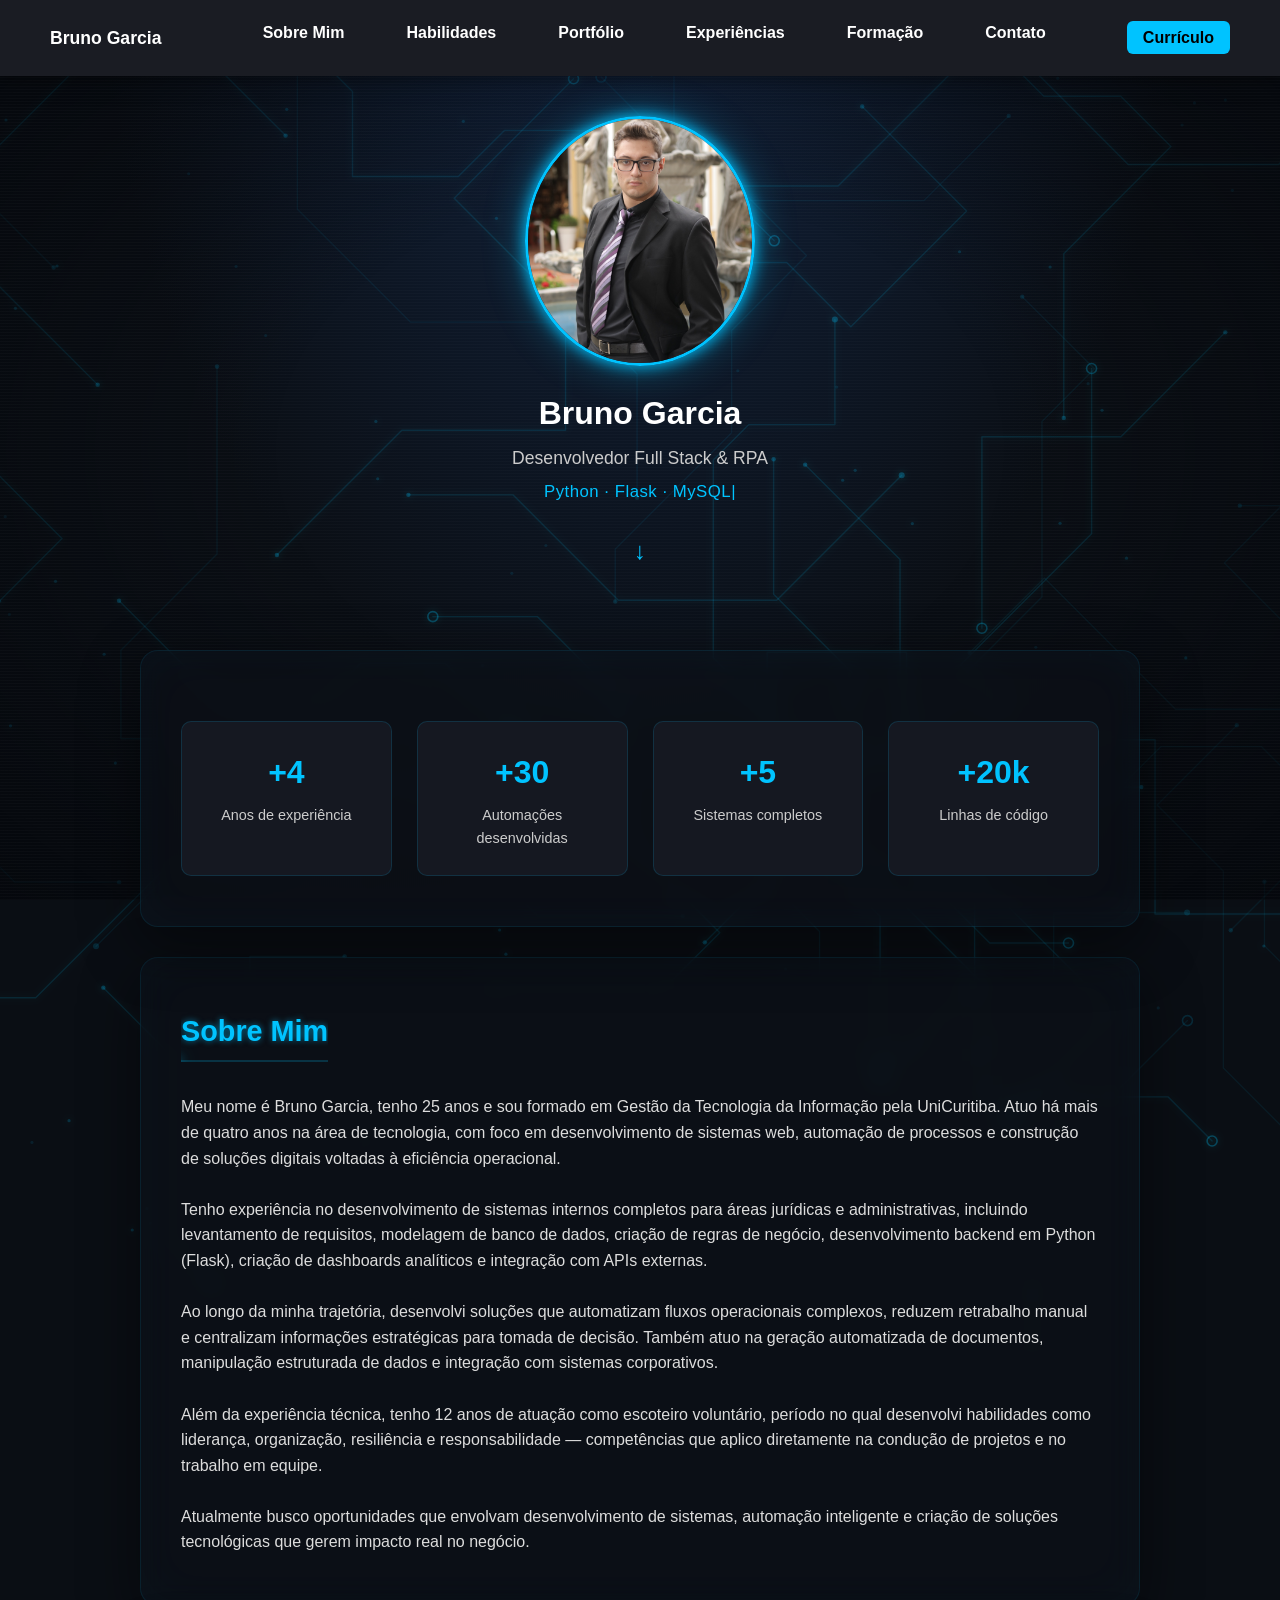
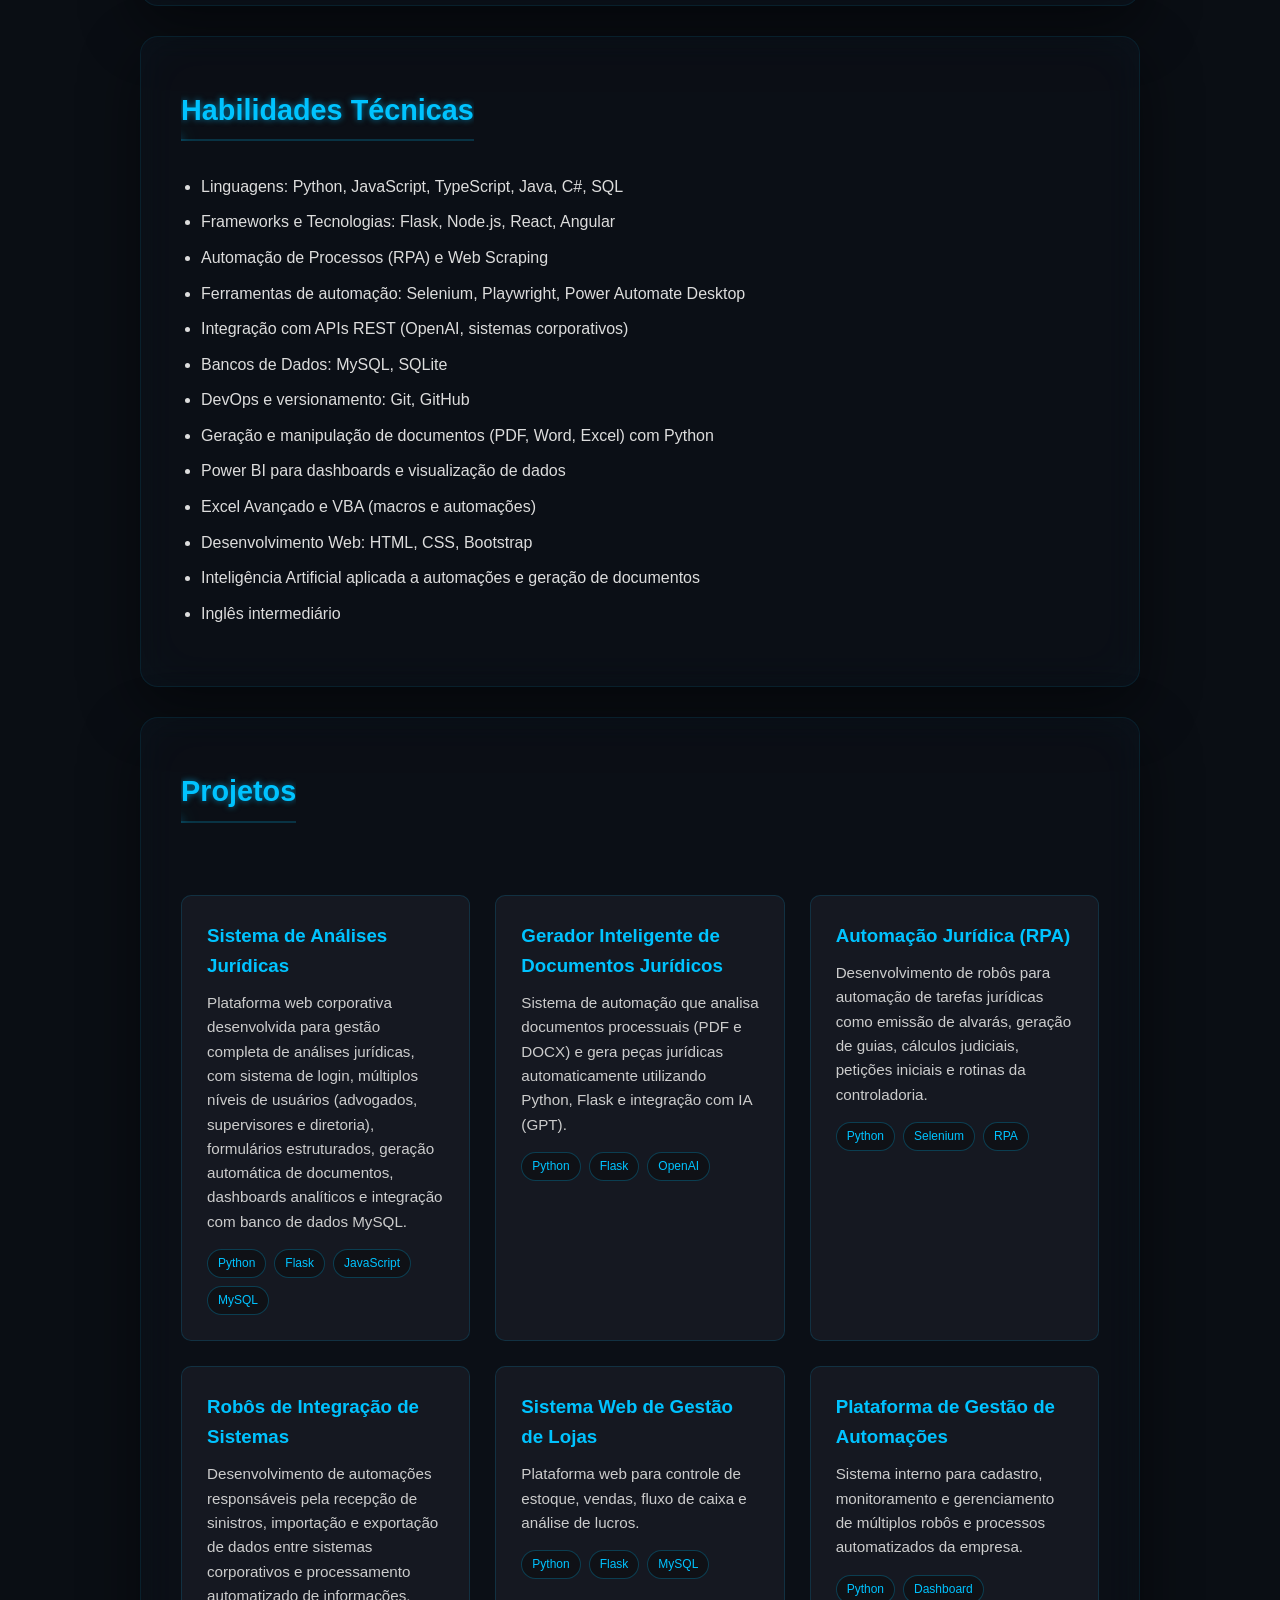
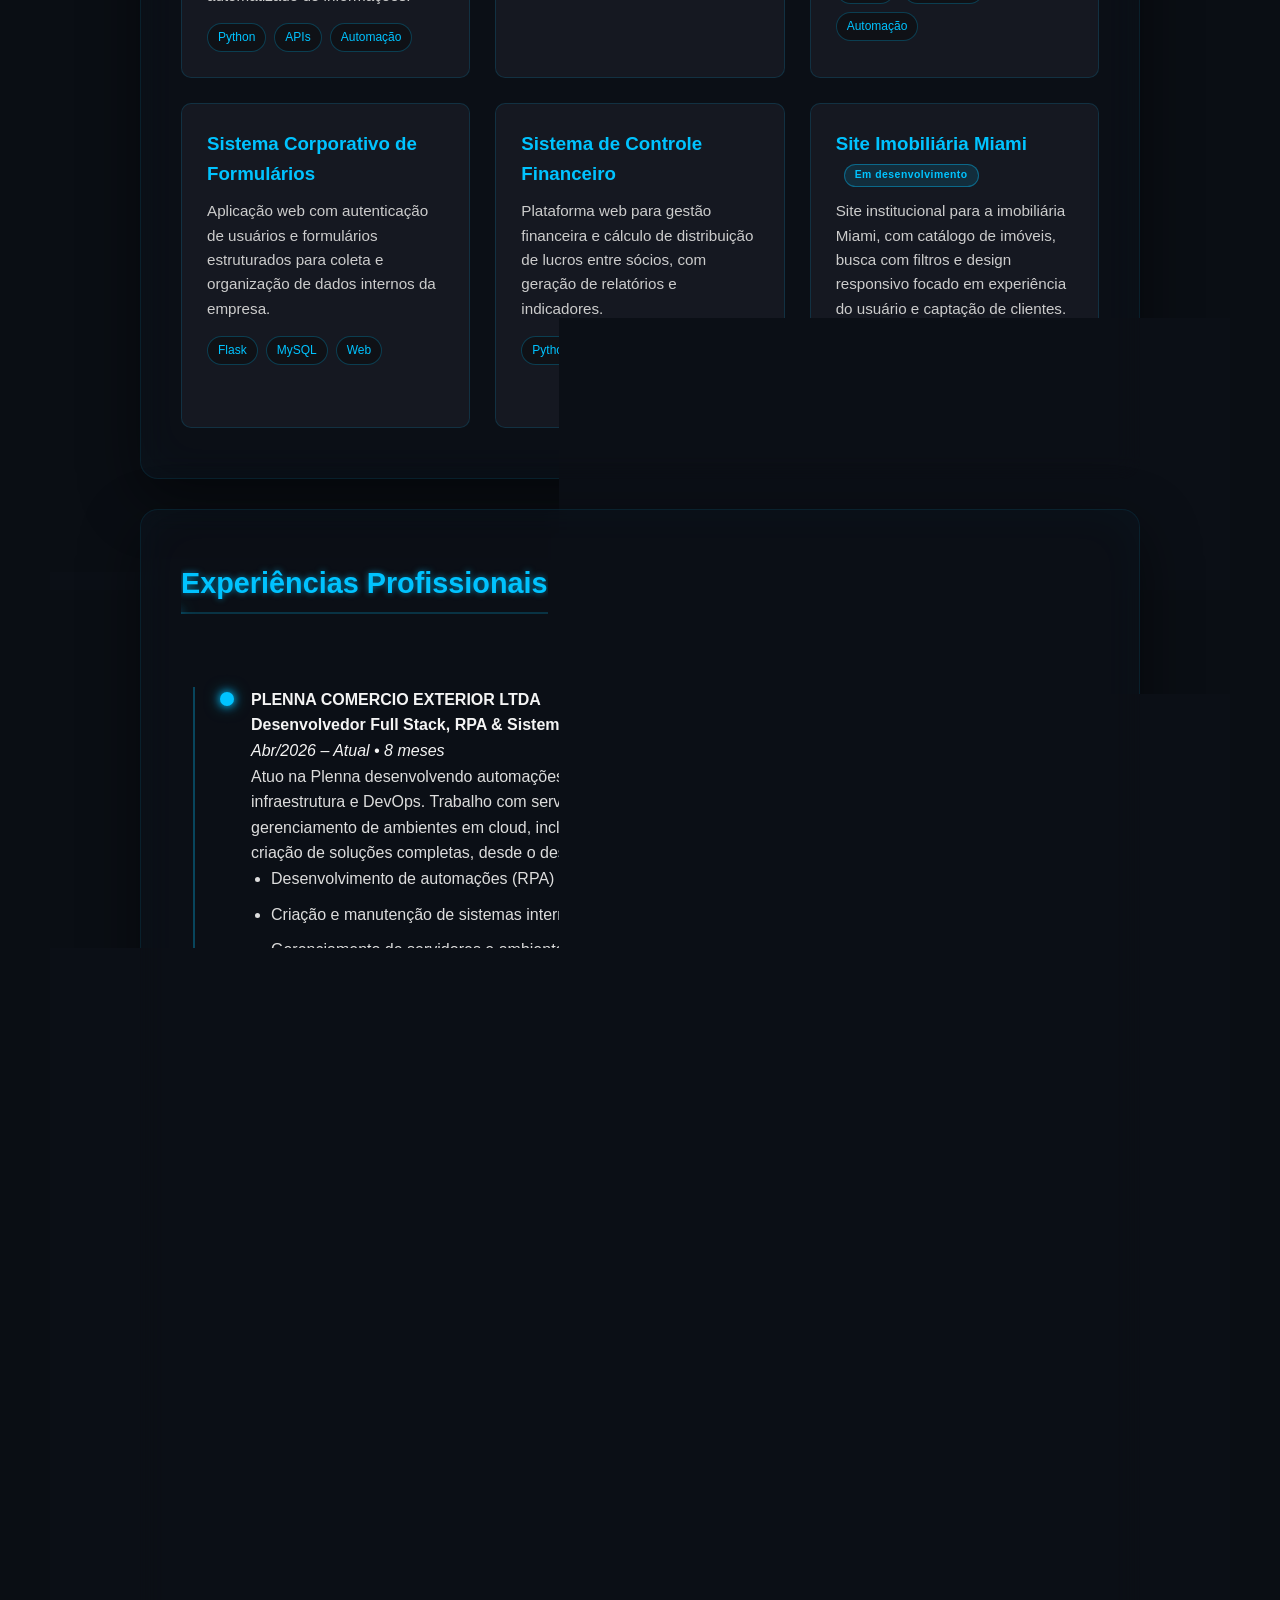
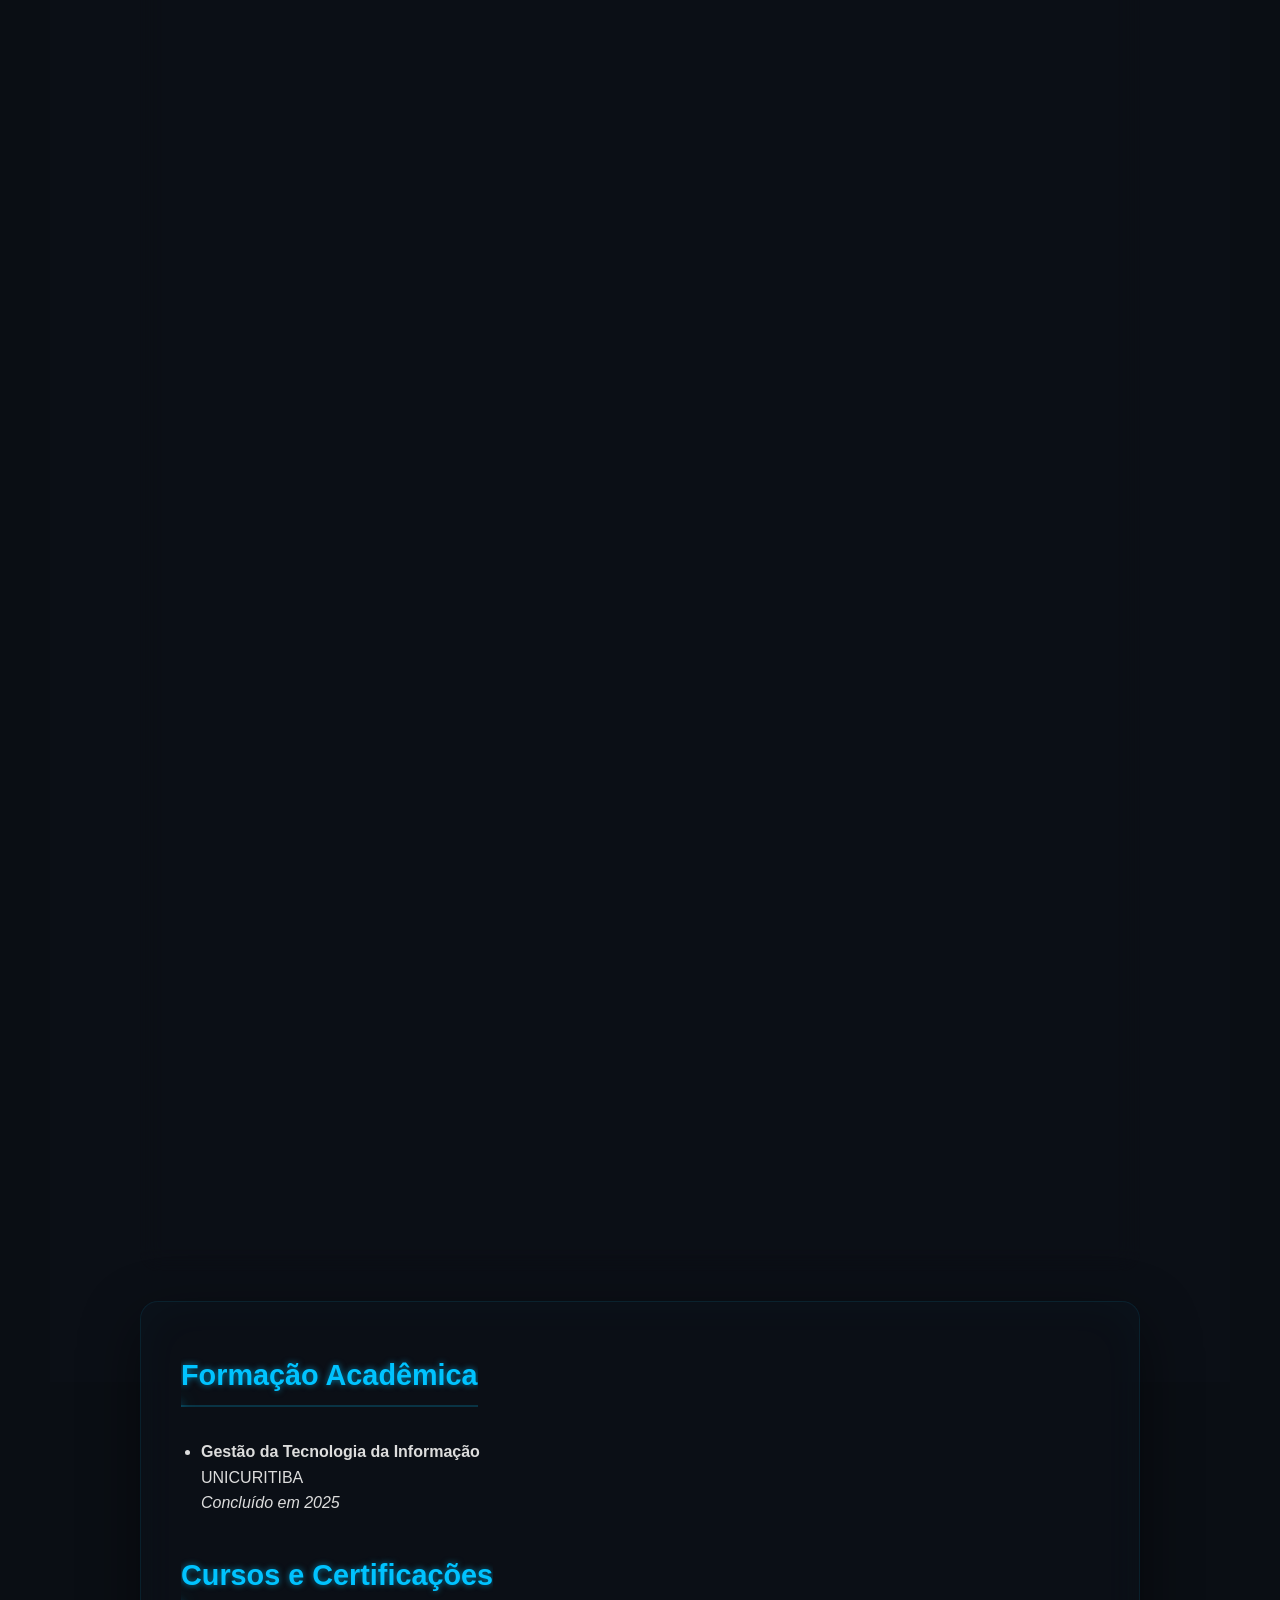
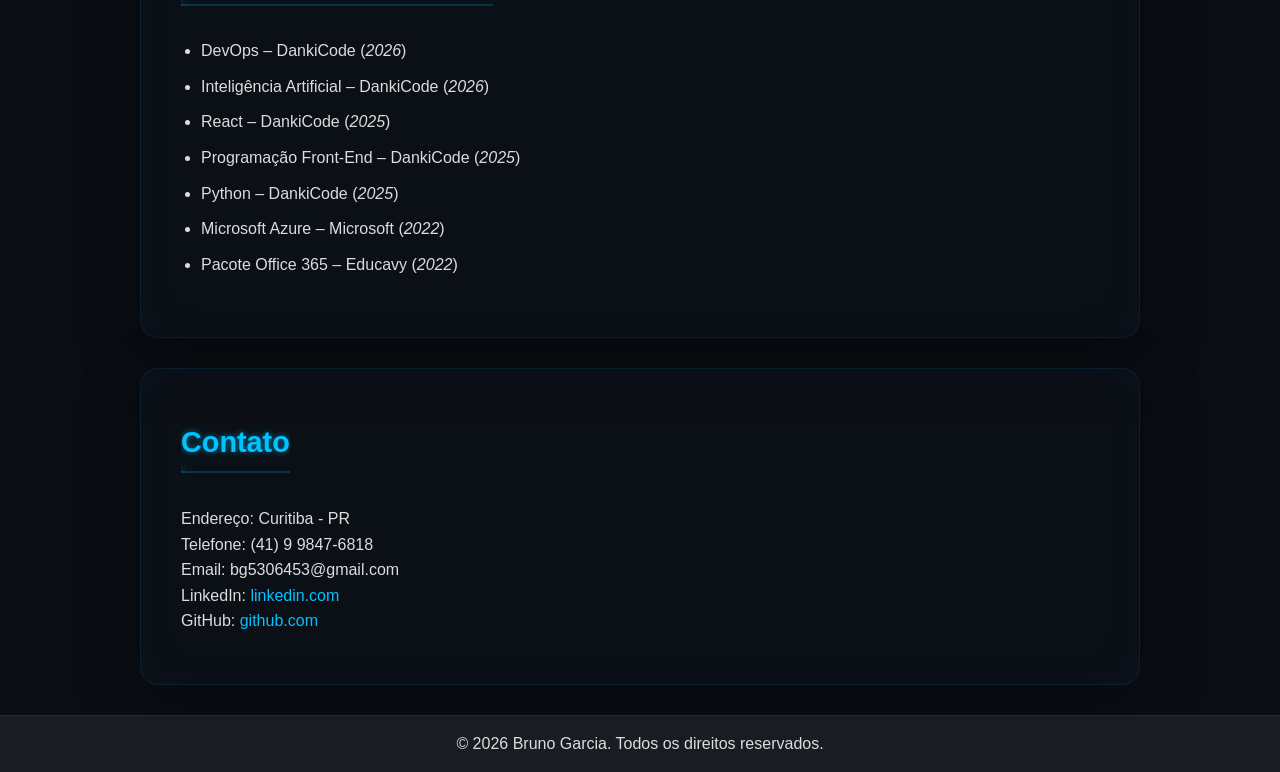
==== index.html @ 95714516 "up" ====
<!-- index.html -->
<!DOCTYPE html>
<html lang="pt-BR">
<head>
    <meta charset="UTF-8" />
    <meta name="viewport" content="width=device-width, initial-scale=1.0" />
    <title>Bruno Garcia | Currículo Online</title>
    <link rel="icon" type="image/png" href="favicon.png">
    <link rel="stylesheet" href="style.css" />
    <script>document.documentElement.classList.add("js");</script>

</head>
<body>
    <div id="circuito-fundo" class="circuito-camada"></div>
    <div id="circuito-frente" class="circuito-camada"></div>
    <div id="circuito-glow" class="circuito-camada"></div>
    <canvas id="bg-canvas"></canvas>
    <div id="bg-overlay"></div>
    <div id="barra-progresso"></div>
    <nav class="navbar">
    <div class="logo">Bruno Garcia</div>
    <button class="menu-toggle" onclick="toggleMenu()">☰</button>
    <ul class="menu" id="menu">
            <li><a href="#sobre">Sobre Mim</a></li>
            <li><a href="#habilidades">Habilidades</a></li>
            <li><a href="#projetos">Portfólio</a></li>
            <li><a href="#experiencias">Experiências</a></li>
            <li><a href="#formacao">Formação</a></li>
            <li><a href="#contato">Contato</a></li>
            <li class="mobile-download">
        <a href="assets/Bruno_Garcia_Curriculo.pdf" download target="_blank">Currículo</a>
    </li>
    </ul>
    <div class="curriculo-download desktop-only">
        <a href="assets/Bruno_Garcia_Curriculo.pdf" download target="_blank">Currículo</a>
    </div>
    </nav>
    <header>
    <div class="container">
        <img src="assets/Foto_perfil.jpg" alt="Foto de Bruno Garcia" class="foto-perfil" />
        <h1>Bruno Garcia</h1>
        <p class="subtitulo">Desenvolvedor Full Stack &amp; RPA</p>
        <p class="typewriter-linha"><span id="typewriter"></span><span class="cursor">|</span></p>
        <a href="#metricas" class="scroll-indicador" aria-label="Rolar para a próxima seção">↓</a>
    </div>
</header>
<section id="metricas">
<div class="container">

<div class="metricas-grid">

<div class="metrica">
<h3 class="contador" data-valor="4" data-prefixo="+">+4</h3>
<p>Anos de experiência</p>
</div>

<div class="metrica">
<h3 class="contador" data-valor="30" data-prefixo="+">+30</h3>
<p>Automações desenvolvidas</p>
</div>

<div class="metrica">
<h3 class="contador" data-valor="5" data-prefixo="+">+5</h3>
<p>Sistemas completos</p>
</div>

<div class="metrica">
<h3 class="contador" data-valor="20" data-prefixo="+" data-sufixo="k">+20k</h3>
<p>Linhas de código</p>
</div>

</div>

</div>
</section>
    <section id="sobre" class="reveal">
    <div class="container">
        <h2>Sobre Mim</h2>

        <p>
            Meu nome é Bruno Garcia, tenho 25 anos e sou formado em Gestão da Tecnologia da Informação pela UniCuritiba. 
            Atuo há mais de quatro anos na área de tecnologia, com foco em desenvolvimento de sistemas web, automação de processos 
            e construção de soluções digitais voltadas à eficiência operacional.
        </p>

        <br>

        <p>
            Tenho experiência no desenvolvimento de sistemas internos completos para áreas jurídicas e administrativas, 
            incluindo levantamento de requisitos, modelagem de banco de dados, criação de regras de negócio, 
            desenvolvimento backend em Python (Flask), criação de dashboards analíticos e integração com APIs externas.
        </p>

        <br>

        <p>
            Ao longo da minha trajetória, desenvolvi soluções que automatizam fluxos operacionais complexos, 
            reduzem retrabalho manual e centralizam informações estratégicas para tomada de decisão. 
            Também atuo na geração automatizada de documentos, manipulação estruturada de dados e integração com sistemas corporativos.
        </p>

        <br>

        <p>
            Além da experiência técnica, tenho 12 anos de atuação como escoteiro voluntário, período no qual desenvolvi 
            habilidades como liderança, organização, resiliência e responsabilidade — competências que aplico diretamente 
            na condução de projetos e no trabalho em equipe.
        </p>

        <br>

        <p>
            Atualmente busco oportunidades que envolvam desenvolvimento de sistemas, automação inteligente 
            e criação de soluções tecnológicas que gerem impacto real no negócio.
        </p>

    </div>
</section>
<section id="habilidades" class="reveal">
  <div class="container">
    <h2>Habilidades Técnicas</h2>
    <ul>
      <li>Linguagens: Python, JavaScript, TypeScript, Java, C#, SQL</li>
      <li>Frameworks e Tecnologias: Flask, Node.js, React, Angular</li>
      <li>Automação de Processos (RPA) e Web Scraping</li>
      <li>Ferramentas de automação: Selenium, Playwright, Power Automate Desktop</li>
      <li>Integração com APIs REST (OpenAI, sistemas corporativos)</li>
      <li>Bancos de Dados: MySQL, SQLite</li>
      <li>DevOps e versionamento: Git, GitHub</li>
      <li>Geração e manipulação de documentos (PDF, Word, Excel) com Python</li>
      <li>Power BI para dashboards e visualização de dados</li>
      <li>Excel Avançado e VBA (macros e automações)</li>
      <li>Desenvolvimento Web: HTML, CSS, Bootstrap</li>
      <li>Inteligência Artificial aplicada a automações e geração de documentos</li>
      <li>Inglês intermediário</li>
    </ul>
  </div>
</section>
<section id="projetos" class="reveal">
<div class="container">

<h2>Projetos</h2>

<div class="projetos-grid">

<div class="projeto-card">
<h3>Sistema de Análises Jurídicas</h3>
<p>
Plataforma web corporativa desenvolvida para gestão completa de análises jurídicas, com sistema de login, múltiplos níveis de usuários (advogados, supervisores e diretoria), formulários estruturados, geração automática de documentos, dashboards analíticos e integração com banco de dados MySQL.
</p>

<div class="tech">
<span>Python</span>
<span>Flask</span>
<span>JavaScript</span>
<span>MySQL</span>
</div>
</div>


<div class="projeto-card">
<h3>Gerador Inteligente de Documentos Jurídicos</h3>
<p>
Sistema de automação que analisa documentos processuais (PDF e DOCX) e gera peças jurídicas automaticamente utilizando Python, Flask e integração com IA (GPT).
</p>

<div class="tech">
<span>Python</span>
<span>Flask</span>
<span>OpenAI</span>
</div>
</div>


<div class="projeto-card">
<h3>Automação Jurídica (RPA)</h3>
<p>
Desenvolvimento de robôs para automação de tarefas jurídicas como emissão de alvarás, geração de guias, cálculos judiciais, petições iniciais e rotinas da controladoria.
</p>

<div class="tech">
<span>Python</span>
<span>Selenium</span>
<span>RPA</span>
</div>
</div>


<div class="projeto-card">
<h3>Robôs de Integração de Sistemas</h3>
<p>
Desenvolvimento de automações responsáveis pela recepção de sinistros, importação e exportação de dados entre sistemas corporativos e processamento automatizado de informações.
</p>

<div class="tech">
<span>Python</span>
<span>APIs</span>
<span>Automação</span>
</div>
</div>


<div class="projeto-card">
<h3>Sistema Web de Gestão de Lojas</h3>
<p>
Plataforma web para controle de estoque, vendas, fluxo de caixa e análise de lucros.
</p>

<div class="tech">
<span>Python</span>
<span>Flask</span>
<span>MySQL</span>
</div>
</div>


<div class="projeto-card">
<h3>Plataforma de Gestão de Automações</h3>
<p>
Sistema interno para cadastro, monitoramento e gerenciamento de múltiplos robôs e processos automatizados da empresa.
</p>

<div class="tech">
<span>Python</span>
<span>Dashboard</span>
<span>Automação</span>
</div>
</div>


<div class="projeto-card">
<h3>Sistema Corporativo de Formulários</h3>
<p>
Aplicação web com autenticação de usuários e formulários estruturados para coleta e organização de dados internos da empresa.
</p>

<div class="tech">
<span>Flask</span>
<span>MySQL</span>
<span>Web</span>
</div>
</div>


<div class="projeto-card">
<h3>Sistema de Controle Financeiro</h3>
<p>
Plataforma web para gestão financeira e cálculo de distribuição de lucros entre sócios, com geração de relatórios e indicadores.
</p>

<div class="tech">
<span>Python</span>
<span>Financeiro</span>
<span>Dashboard</span>
</div>
</div>


<div class="projeto-card">
<h3>Site Imobiliária Miami <span class="badge-status">Em desenvolvimento</span></h3>
<p>
Site institucional para a imobiliária Miami, com catálogo de imóveis, busca com filtros e design responsivo focado em experiência do usuário e captação de clientes.
</p>

<div class="tech">
<span>Web</span>
<span>Front-End</span>
<span>Design Responsivo</span>
</div>
</div>

</div>
</div>
</section>
<section id="experiencias" class="reveal">
<div class="container">

<h2>Experiências Profissionais</h2>

<div class="timeline">

<!-- PLENNACOMEX -->
<div class="timeline-item">
<div class="timeline-dot"></div>

<div class="timeline-content">

<strong>PLENNA COMERCIO EXTERIOR LTDA</strong><br>

<strong>Desenvolvedor Full Stack, RPA & Sistemas (DevOps & Cloud) | Pleno</strong><br>

<em>
Abr/2026 – Atual •
<span class="duracao" data-inicio="2026-04"></span>
</em>

<p>
Atuo na Plenna desenvolvendo automações (RPA), sistemas internos e sites, além de atuar diretamente com infraestrutura e DevOps. 
Trabalho com servidores, deploy de aplicações, migração de sistemas e dados, e gerenciamento de ambientes em cloud, 
incluindo Microsoft Azure e soluções da Microsoft. Minha atuação é focada na criação de soluções completas, 
desde o desenvolvimento até a implantação e sustentação.
</p>

<ul>
<li>Desenvolvimento de automações (RPA) para otimização de processos operacionais e administrativos.</li>
<li>Criação e manutenção de sistemas internos e aplicações web.</li>
<li>Gerenciamento de servidores e ambientes de infraestrutura.</li>
<li>Deploy e publicação de aplicações em ambiente produtivo.</li>
<li>Atuação com práticas de DevOps e organização de ambientes.</li>
<li>Migração de sistemas, dados e serviços entre ambientes.</li>
<li>Integração com APIs e serviços externos.</li>
<li>Gestão de ambientes em cloud (Microsoft Azure e ecossistema Microsoft).</li>
</ul>

</div>
</div>

<!-- ESTALK -->
<div class="timeline-item">
<div class="timeline-dot"></div>

<div class="timeline-content">

<strong>Estalk Advogados</strong><br>
<em>
Jul/2024 – Atual • 
<span class="duracao" data-inicio="2024-07"></span>
</em>

<br><br>

<strong>Desenvolvedor Full Stack & RPA | Pleno</strong><br>
<em>
Fev/2026 – Atual • 
<span class="duracao" data-inicio="2026-02"></span>
</em>

<p>
Atuo na concepção, arquitetura e evolução de sistemas internos completos voltados à área jurídica e operacional, 
participando do ciclo completo de desenvolvimento, incluindo backend, frontend, modelagem de dados, integrações 
entre sistemas e automação de processos.
</p>

<p>
Além do desenvolvimento de aplicações web, trabalho com automação de processos (RPA) utilizando 
<strong>Python, Power Automate e integrações com Inteligência Artificial</strong>, criando soluções capazes de 
automatizar rotinas operacionais, leitura de documentos e integração entre diferentes plataformas.
</p>

<ul>
<li>Arquitetura e desenvolvimento de sistemas internos com múltiplos fluxos operacionais.</li>
<li>Criação de dashboards gerenciais com KPIs dinâmicos e filtros avançados.</li>
<li>Implementação de regras automatizadas de status, prazos e validações críticas.</li>
<li>Integração com sistemas jurídicos como CPJ, XJUS e Preâmbulo.</li>
<li>Desenvolvimento de geradores automáticos de documentos utilizando APIs de IA (OpenAI).</li>
<li>Criação de automações e robôs para otimização de processos internos.</li>
<li>Otimização de consultas SQL e melhoria de performance em banco de dados.</li>
<li>Deploy, monitoramento e manutenção de aplicações em ambiente produtivo.</li>
</ul>

<br>

<strong>Desenvolvedor Full Stack & RPA | Júnior</strong><br>
<em>
Jul/2024 – Fev/2026 • 
<span class="duracao" data-inicio="2024-07" data-fim="2026-02"></span>
</em>

<p>
Atuei no desenvolvimento e manutenção de sistemas internos com foco em automação de processos e aplicações web 
voltadas à área jurídica, contribuindo para a criação de ferramentas internas que auxiliam na otimização das rotinas operacionais.
</p>

<ul>
<li>Desenvolvimento de funcionalidades backend utilizando Python e Flask.</li>
<li>Criação e manutenção de interfaces web em HTML, CSS e JavaScript.</li>
<li>Modelagem e consultas em banco de dados MySQL.</li>
<li>Desenvolvimento de automações utilizando Power automate, Python e Selenium.</li>
<li>Integrações com APIs externas.</li>
<li>Geração automática de documentos em PDF e Word.</li>
<li>Tratamento e organização de dados operacionais.</li>
</ul>

</div>
</div>

<!-- TJPR -->
<div class="timeline-item">
<div class="timeline-dot"></div>

<div class="timeline-content">

<strong>Tribunal de Justiça do Estado do Paraná</strong><br>

<strong>Estagiário de TI</strong><br>

<em>
Mai/2023 – Jul/2024 •
<span class="duracao" data-inicio="2023-05" data-fim="2024-07"></span>
</em>

<p>
Atuei no suporte técnico e manutenção da infraestrutura de TI, auxiliando na manutenção de equipamentos e suporte aos usuários internos.
</p>

<ul>
<li>Suporte técnico a usuários.</li>
<li>Manutenção de computadores e periféricos.</li>
<li>Gerenciamento de impressoras e dispositivos de rede.</li>
<li>Configuração de ramais e telefonia corporativa.</li>
</ul>

</div>
</div>


<!-- SPACESET -->
<div class="timeline-item">
<div class="timeline-dot"></div>

<div class="timeline-content">

<strong>SpaceSet</strong><br>

<strong>Analista de TI</strong><br>

<em>
Ago/2021 – Set/2022 •
<span class="duracao" data-inicio="2021-08" data-fim="2022-09"></span>
</em>

<p>
Atuei com suporte técnico, infraestrutura de TI e apoio ao desenvolvimento de soluções tecnológicas para melhoria de processos internos.
</p>

<ul>
<li>Suporte técnico e manutenção de sistemas.</li>
<li>Gerenciamento de infraestrutura de TI.</li>
<li>Administração de sistemas corporativos.</li>
<li>Implementação de melhorias tecnológicas.</li>
</ul>

</div>
</div>

</div>
</div>
</section>
<section id="formacao" class="reveal">
    <div class="container">

        <h2>Formação Acadêmica</h2>

        <ul>
            <li>
                <strong>Gestão da Tecnologia da Informação</strong><br>
                UNICURITIBA<br>
                <em>Concluído em 2025</em>
            </li>
        </ul>

        <br>

        <h2>Cursos e Certificações</h2>

        <ul>
            <li>DevOps – DankiCode (<em>2026</em>)</li>
            <li>Inteligência Artificial – DankiCode (<em>2026</em>)</li>
            <li>React – DankiCode (<em>2025</em>)</li>
            <li>Programação Front-End – DankiCode (<em>2025</em>)</li>
            <li>Python – DankiCode (<em>2025</em>)</li>
            <li>Microsoft Azure – Microsoft (<em>2022</em>)</li>
            <li>Pacote Office 365 – Educavy (<em>2022</em>)</li>
        </ul>

    </div>
</section>
<section id="contato" class="reveal">
    <div class="container">
    <h2>Contato</h2>
    <p>Endereço: Curitiba - PR</p>
    <p>Telefone: (41) 9 9847-6818</p>
    <p>Email: bg5306453@gmail.com</p>
    <p>LinkedIn: <a href="https://www.linkedin.com/in/bruno-garcia-b0013a254/" target="_blank">linkedin.com</a></p>
    <p>GitHub: <a href="https://github.com/Bruno-Z-Garcia" target="_blank">github.com</a></p>
    </div>
</section>
<footer>
    <p>© 2026 Bruno Garcia. Todos os direitos reservados.</p>
</footer>

<button id="btnTopo">↑</button>

<script src="script.js"></script>
</body>
</html>
---- style.css ----
* {
    margin: 0;
    padding: 0;
    box-sizing: border-box;
}

body {
    font-family: 'Segoe UI', Tahoma, Geneva, Verdana, sans-serif;
    background: #0a0e14 radial-gradient(ellipse at 50% -10%, #122440 0%, #0a0e14 60%) fixed;
    color: #f4f4f4;
    line-height: 1.6;
    scroll-behavior: smooth;
    overflow-x: hidden;
    position: relative;
}

/* camadas estáticas do circuito, movidas por CSS transform (GPU) */
.circuito-camada {
    position: fixed;
    top: 0;
    left: 0;
    z-index: 0;
    pointer-events: none;
    background-repeat: no-repeat;
    will-change: transform, opacity;
}

/* cópia da camada frontal que acende conforme a energia do scroll */
#circuito-glow {
    filter: blur(3px) brightness(1.6);
    mix-blend-mode: screen;
    opacity: 0;
}

/* canvas só com os efeitos dinâmicos: pulsos, flashes e palavras */
#bg-canvas {
    position: fixed;
    width: 100%;
    height: 100%;
    z-index: 0;
    top: 0;
    left: 0;
    background: transparent;
    pointer-events: none;
}

/* textura cinematográfica por cima do fundo: scanlines + vinheta */
#bg-overlay {
    position: fixed;
    inset: 0;
    z-index: 0;
    pointer-events: none;
    background:
        repeating-linear-gradient(0deg, rgba(255, 255, 255, 0.02) 0 1px, transparent 1px 3px),
        radial-gradient(ellipse at center, transparent 40%, rgba(2, 4, 8, 0.6) 100%);
}

/* fallback: sem canvas, fica o gradiente do body */
body.fundo-fallback #bg-canvas,
body.fundo-fallback .circuito-camada {
    display: none;
}

.container {
    width: 90%;
    max-width: 1000px;
    margin: auto;
    padding: 40px 20px;
    position: relative;
    z-index: 1;
}

/* painéis de vidro sobre o fundo 3D (somente seções de conteúdo) */
section .container {
    background: rgba(13, 17, 25, 0.55);
    border: 1px solid rgba(0, 195, 255, 0.1);
    border-radius: 18px;
    backdrop-filter: blur(12px);
    -webkit-backdrop-filter: blur(12px);
    box-shadow:
        0 20px 60px rgba(0, 0, 0, 0.45),
        inset 0 0 50px rgba(0, 195, 255, 0.03);
    margin: 30px auto;
    padding: 50px 40px;
}

.navbar {
    background-color: #1a1c23;
    padding: 20px 50px;
    position: sticky;
    top: 0;
    z-index: 10;
    box-shadow: 0 0 20px rgba(0, 0, 0, 0.5);
    display: flex;
    justify-content: space-between;
    align-items: center;
    flex-wrap: wrap;
}

.logo {
    color: white;
    font-weight: bold;
    font-size: 1.1rem;
}

.menu {
    display: flex;
    gap: 50px;
    list-style: none;
}

.menu li a {
    text-decoration: none;
    color: #ffffff;
    font-weight: 600;
    font-size: 1rem;
    padding: 6px;
    transition: color 0.3s;
}

.menu li a:hover {
    color: #00c3ff;
}

.curriculo-download a {
    background-color: #00c3ff;
    color: #000000;
    padding: 8px 16px;
    border-radius: 6px;
    font-weight: bold;
    text-decoration: none;
    transition: background-color 0.3s ease;
}

.curriculo-download a:hover {
    background-color: #00a8e0;
    color: #ffffff;
}

header {
    text-align: center;
    margin-bottom: 40px;
}

.foto-perfil {
    width: 230px;
    height: 250px;
    border-radius: 50%;
    object-fit: cover;
    border: 3px solid #00c3ff;
    margin-bottom: 15px;
    box-shadow: 0 0 15px #00c3ff, 0 0 40px rgba(0,195,255,0.4);
}

h1 {
    font-size: 2rem;
    color: #ffffff;
}

header p {
    color: #cccccc;
    margin-top: 5px;
}

/* ================================= */
/* TITULOS COM LINHA GLOW ANIMADA */
/* ================================= */

section h2 {
    position: relative;
    font-size: 1.8rem;
    margin-bottom: 25px;
    color: #00c3ff;
    display: inline-block;
    padding-bottom: 8px;
    text-shadow: 0 0 6px rgba(0,195,255,0.6);

    overflow-x: hidden;
}

/* linha base */

section h2::before {
    content: "";
    position: absolute;
    left: 0;
    bottom: 0;
    width: 100%;
    height: 2px;
    background: rgba(0,195,255,0.2);
}

/* linha animada */

section h2::after {
    content: "";
    position: absolute;
    left: -30%;
    bottom: 0;
    width: 30%;
    height: 2px;
    background: #00c3ff;
    box-shadow: 0 0 10px #00c3ff, 0 0 20px #00c3ff;
    animation: linhaGlow 3s linear infinite;
}

@keyframes linhaGlow {

0% {
left:-30%;
}

100% {
left:100%;
}

}

ul {
    list-style-type: disc;
    padding-left: 20px;
}

ul li {
    margin-bottom: 10px;
}

p, li {
    font-size: 1rem;
    color: #dddddd;
}

a {
    color: #00c3ff;
    text-decoration: none;
}

a:hover {
    text-decoration: none;
}

footer {
    text-align: center;
    padding: 15px;
    background-color: #1a1c23;
    color: #888;
    font-size: 0.9rem;
    border-top: 1px solid #292c33;
    position: relative;
    z-index: 1;
}

.menu-toggle {
    display: none;
    font-size: 1.5rem;
    background: none;
    color: white;
    border: none;
    cursor: pointer;
}

.mobile-download {
    display: none;
}

.curriculo-download.desktop-only {
    display: block;
}

/* =============================== */
/* RESPONSIVO */
/* =============================== */

@media (max-width: 768px) {

.menu-toggle {
    display: block;
}

.menu {
    display: none;
    flex-direction: column;
    width: 100%;
    margin-top: 10px;
    gap: 10px;
}

.menu.show {
    display: flex;
}

.menu li a {
    padding: 10px;
    font-size: 1rem;
    text-align: center;
}

.curriculo-download.desktop-only {
    display: none;
}

.mobile-download {
    display: block;
    text-align: center;
    margin-top: 10px;
}

.mobile-download a {
    background-color: #00c3ff;
    color: #000;
    padding: 8px 16px;
    border-radius: 6px;
    font-weight: bold;
    display: inline-block;
}

.foto-perfil {
    width: 150px;
    height: 150px;
}

h1 {
    font-size: 1.6rem;
}

section h2 {
    font-size: 1.4rem;
    text-align: center;
    margin-left: auto;
    margin-right: auto;
}

.container {
    text-align: center;
}

section .container {
    padding: 35px 18px;
    border-radius: 14px;
}

ul {
    list-style-position: inside;
    padding-left: 0;
    text-align: left;
    margin: 0 auto;
    max-width: 90%;
}

section p {
    text-align: justify;
    margin: 0 auto;
    max-width: 95%;
    line-height: 1.6;
    hyphens: auto;
    word-break: break-word;
}

html {
    font-size: 16px;
}

p, li {
    font-size: 0.95rem;
}

}

@media (max-width: 480px) {

.foto-perfil {
    width: 130px;
    height: 130px;
}

html {
    font-size: 15px;
}

h1 {
    font-size: 1.4rem;
}

section h2 {
    font-size: 1.2rem;
}

p, li {
    font-size: 0.9rem;
}

}
/* TIMELINE EXPERIÊNCIAS */

.timeline{
position:relative;
margin-top:40px;
padding-left:40px;
}

.timeline::before{
content:"";
position:absolute;
left:12px;
top:0;
width:2px;
height:100%;
background:#00c3ff;
opacity:.3;
}

.timeline-item{
position:relative;
margin-bottom:50px;
}

.timeline-dot{
position:absolute;
left:-1px;
top:5px;
width:14px;
height:14px;
background:#00c3ff;
border-radius:50%;
box-shadow:
0 0 8px #00c3ff,
0 0 16px rgba(0,195,255,.6);
}

.timeline-content{
padding-left:30px;
}
/* ============================= */
/* PROJETOS EM CARDS */
/* ============================= */

.projetos-grid{

display:grid;

grid-template-columns:repeat(auto-fit,minmax(260px,1fr));

gap:25px;

margin-top:40px;

}

.projeto-card{

background:#151821;

border:1px solid rgba(0,195,255,.15);

padding:25px;

border-radius:10px;

transition:.3s;

position:relative;

overflow:hidden;

}

.projeto-card:hover{

transform:translateY(-6px);

border-color:#00c3ff;

box-shadow:
0 0 12px rgba(0,195,255,.2),
0 0 25px rgba(0,195,255,.15);

}

.projeto-card h3{

color:#00c3ff;

margin-bottom:10px;

}

.projeto-card p{

font-size:.95rem;

color:#ccc;

line-height:1.6;

}

.tech{

margin-top:15px;

display:flex;

flex-wrap:wrap;

gap:8px;

}

.tech span{

background:#0f1116;

border:1px solid rgba(0,195,255,.25);

padding:4px 10px;

border-radius:20px;

font-size:.75rem;

color:#00c3ff;

}
/* ============================= */
/* MÉTRICAS */
/* ============================= */

.metricas-grid{

display:grid;

grid-template-columns:repeat(auto-fit,minmax(180px,1fr));

gap:25px;

margin-top:20px;

}

.metrica{

background:#151821;

border:1px solid rgba(0,195,255,.15);

padding:25px;

border-radius:10px;

text-align:center;

transition:.3s;

}

.metrica:hover{

transform:translateY(-4px);

border-color:#00c3ff;

box-shadow:0 0 10px rgba(0,195,255,.2);

}

.metrica h3{

font-size:2rem;

color:#00c3ff;

margin-bottom:5px;

}

.metrica p{

font-size:.9rem;

color:#ccc;

}
/* ============================= */
/* ANIMAÇÃO SCROLL */
/* ============================= */

html.js .reveal{

opacity:0;

transform:translateY(40px);

transition:all .8s ease;

}

html.js .reveal.visible{

opacity:1;

transform:translateY(0);

}
/* ============================= */
/* BOTÃO VOLTAR AO TOPO */
/* ============================= */

#btnTopo{

position:fixed;

bottom:30px;

right:30px;

width:45px;

height:45px;

border:none;

border-radius:50%;

background:#00c3ff;

color:#0f1116;

font-size:20px;

cursor:pointer;

display:none;

align-items:center;

justify-content:center;

box-shadow:
0 0 10px rgba(0,195,255,.6),
0 0 20px rgba(0,195,255,.3);

transition:.3s;

z-index:1000;

}

#btnTopo:hover{

transform:translateY(-3px);

box-shadow:
0 0 12px rgba(0,195,255,.8),
0 0 25px rgba(0,195,255,.4);

}
.navbar-scroll{

background: rgba(15,17,22,0.85);

backdrop-filter: blur(10px);

box-shadow: 0 5px 20px rgba(0,0,0,.5);

transition:.3s;

}
/* ============================= */
/* BARRA DE PROGRESSO DE SCROLL */
/* ============================= */

#barra-progresso{

position:fixed;

top:0;

left:0;

height:3px;

width:0;

background:linear-gradient(90deg,#00c3ff,#0066ff);

box-shadow:0 0 10px rgba(0,195,255,.8);

z-index:2000;

}
/* ============================= */
/* TYPEWRITER DO HEADER */
/* ============================= */

.subtitulo{

color:#cccccc;

margin-top:5px;

font-size:1.1rem;

}

.typewriter-linha{

color:#00c3ff;

font-size:1.05rem;

min-height:1.7em;

margin-top:6px;

letter-spacing:.5px;

}

.cursor{

animation:piscar 1s steps(1) infinite;

}

@keyframes piscar{

50%{opacity:0;}

}

.scroll-indicador{

display:inline-block;

margin-top:25px;

font-size:1.5rem;

color:#00c3ff;

animation:flutuar 2s ease-in-out infinite;

}

@keyframes flutuar{

0%,100%{transform:translateY(0);}

50%{transform:translateY(8px);}

}
/* ============================= */
/* REVEAL DE CARDS E TIMELINE */
/* ============================= */

html.js .projeto-card,
html.js .metrica{

opacity:0;

transform:translateY(40px);

transition:opacity .7s ease,transform .5s ease,border-color .3s,box-shadow .3s;

}

html.js .projeto-card.visible,
html.js .metrica.visible{

opacity:1;

transform:translateY(0);

}

html.js .projeto-card.visible:hover{

transform:translateY(-6px);

}

html.js .metrica.visible:hover{

transform:translateY(-4px);

}

html.js .timeline-item{

opacity:0;

transform:translateX(-30px);

transition:opacity .7s ease,transform .7s ease;

}

html.js .timeline-item.visible{

opacity:1;

transform:translateX(0);

}

/* linha da timeline que se desenha conforme o scroll */

.timeline::after{

content:"";

position:absolute;

left:12px;

top:0;

width:2px;

height:var(--progresso,0%);

background:#00c3ff;

box-shadow:0 0 8px rgba(0,195,255,.6);

}
/* ============================= */
/* LINK ATIVO NO MENU */
/* ============================= */

.menu li a.ativo{

color:#00c3ff;

text-shadow:0 0 8px rgba(0,195,255,.5);

}
/* ============================= */
/* BADGE DE STATUS DE PROJETO */
/* ============================= */

.badge-status{

display:inline-block;

margin-left:8px;

padding:2px 10px;

border-radius:20px;

font-size:.65rem;

background:rgba(0,195,255,.12);

border:1px solid rgba(0,195,255,.4);

color:#00c3ff;

vertical-align:middle;

letter-spacing:.5px;

white-space:nowrap;

}
/* ============================= */
/* ACESSIBILIDADE: MENOS MOVIMENTO */
/* ============================= */

@media (prefers-reduced-motion: reduce){

html.js .reveal,
html.js .projeto-card,
html.js .metrica,
html.js .timeline-item{

opacity:1 !important;

transform:none !important;

transition:none !important;

}

.scroll-indicador,
.cursor,
section h2::after{

animation:none !important;

}

}
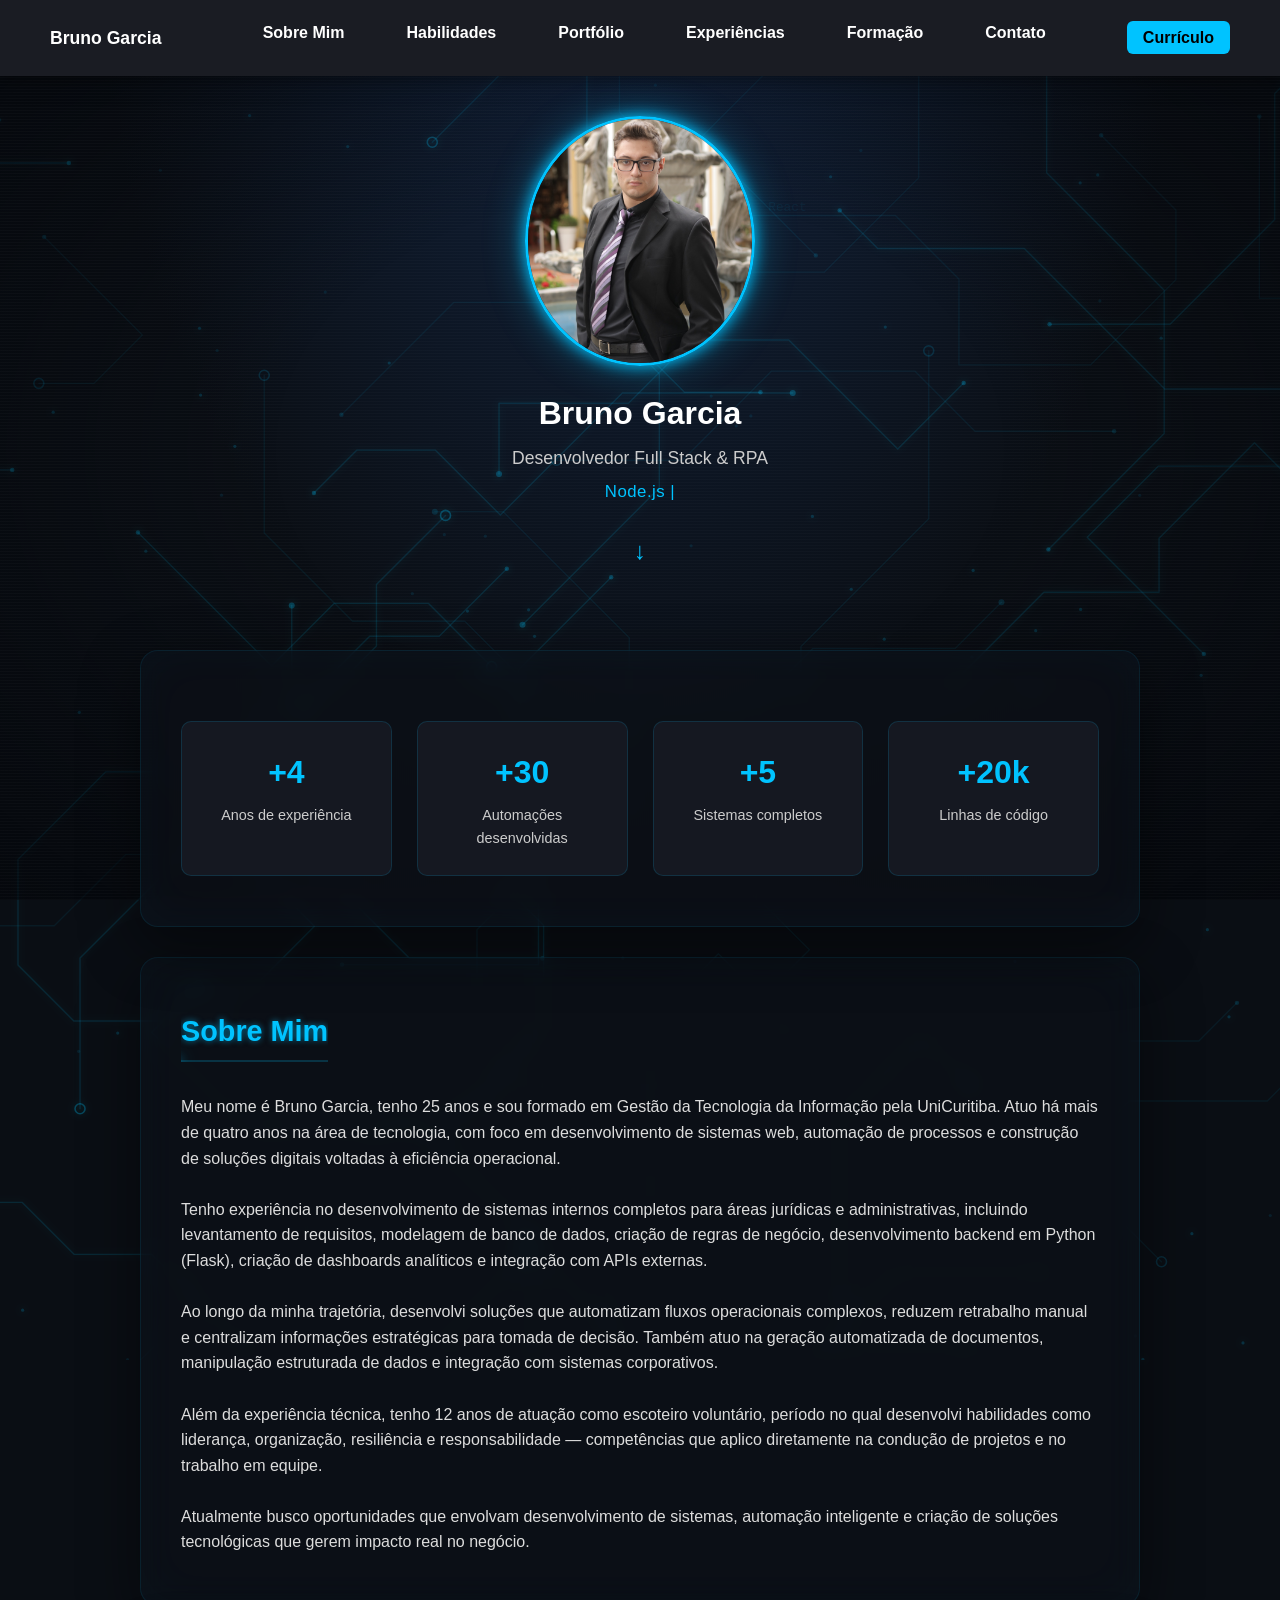
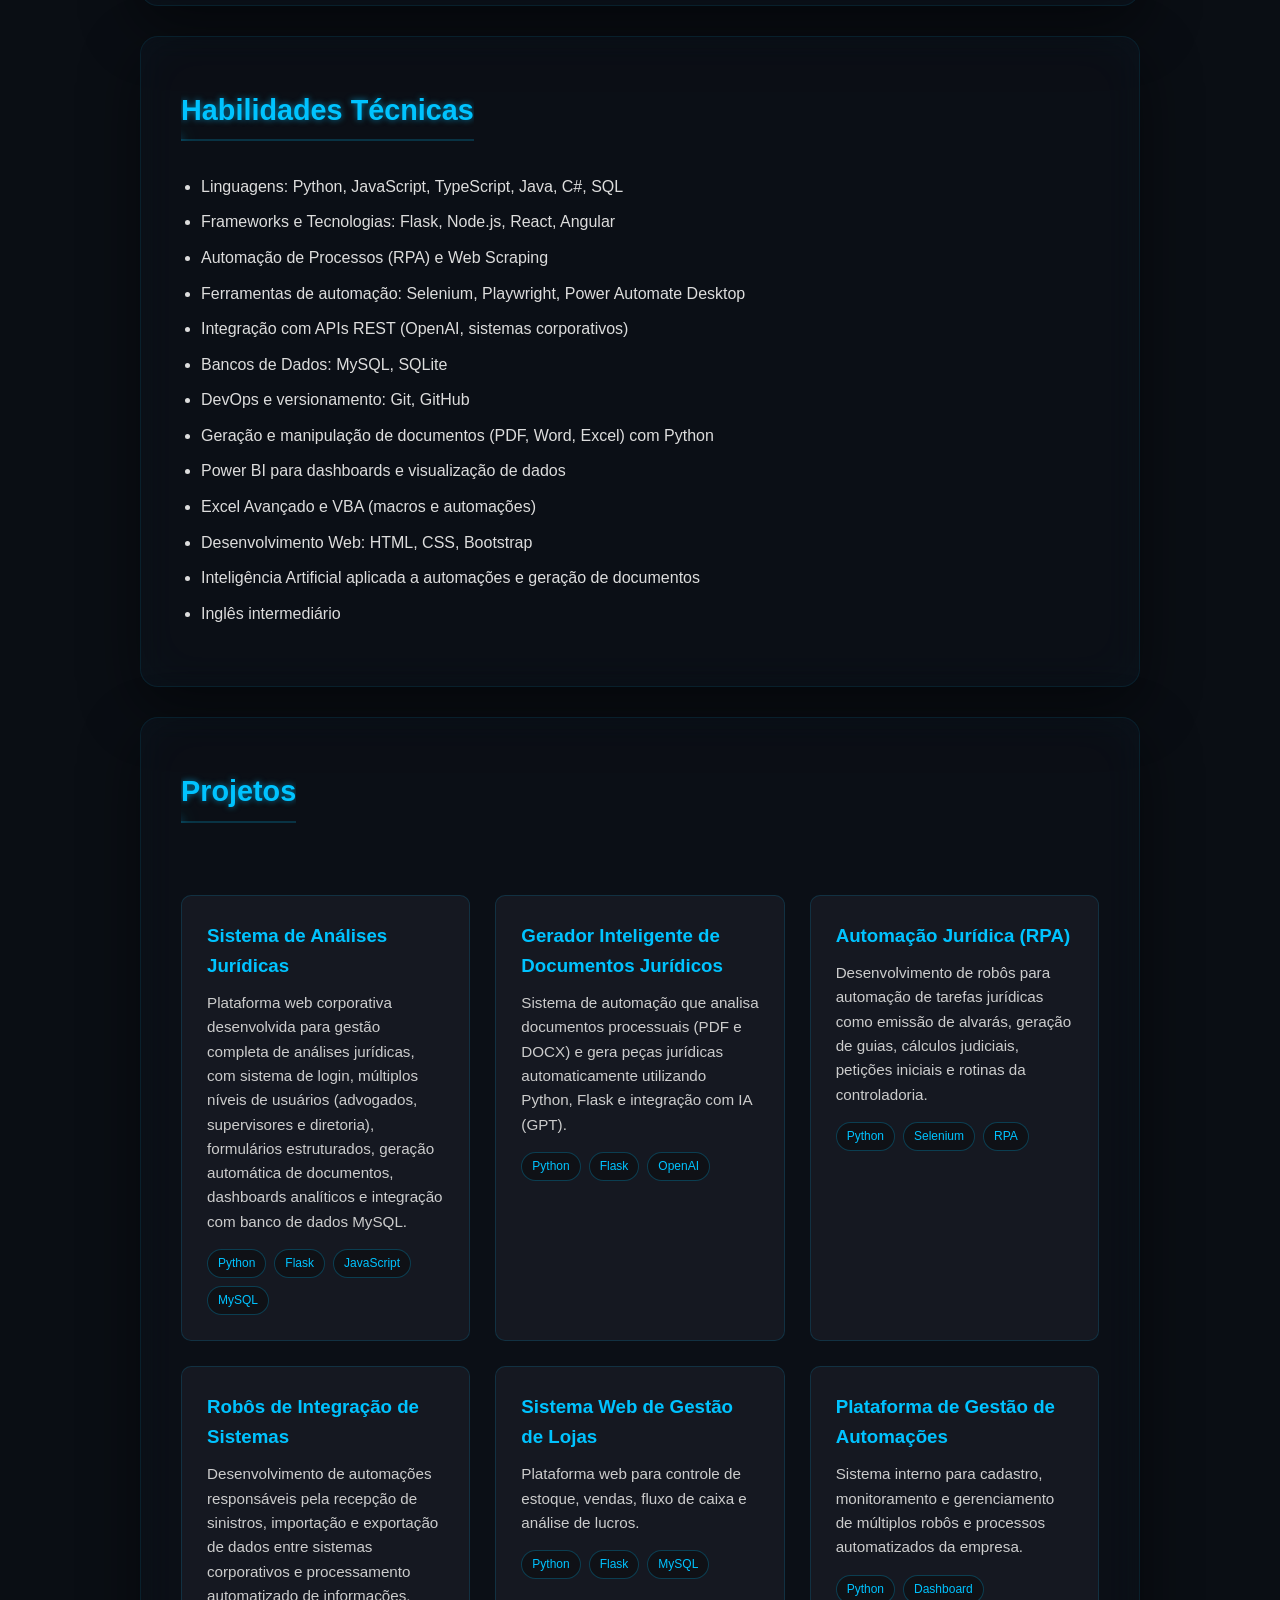
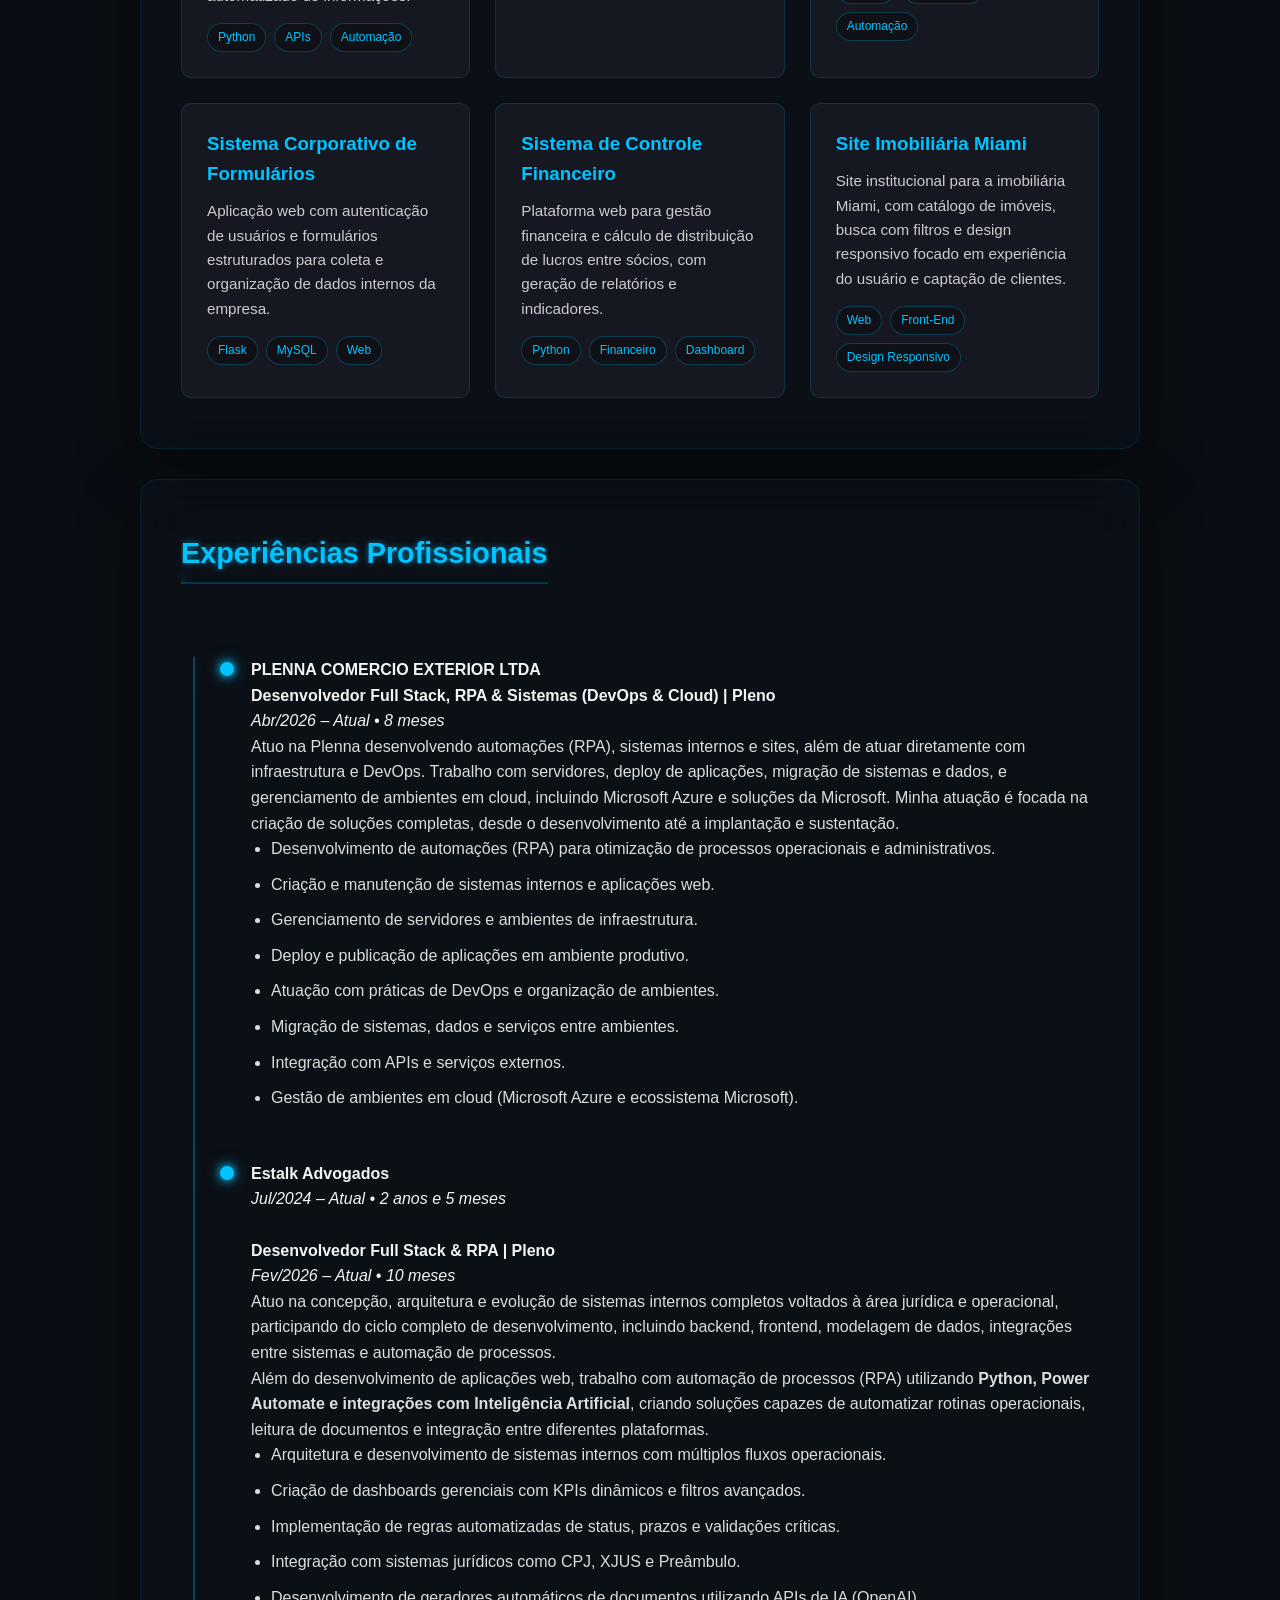
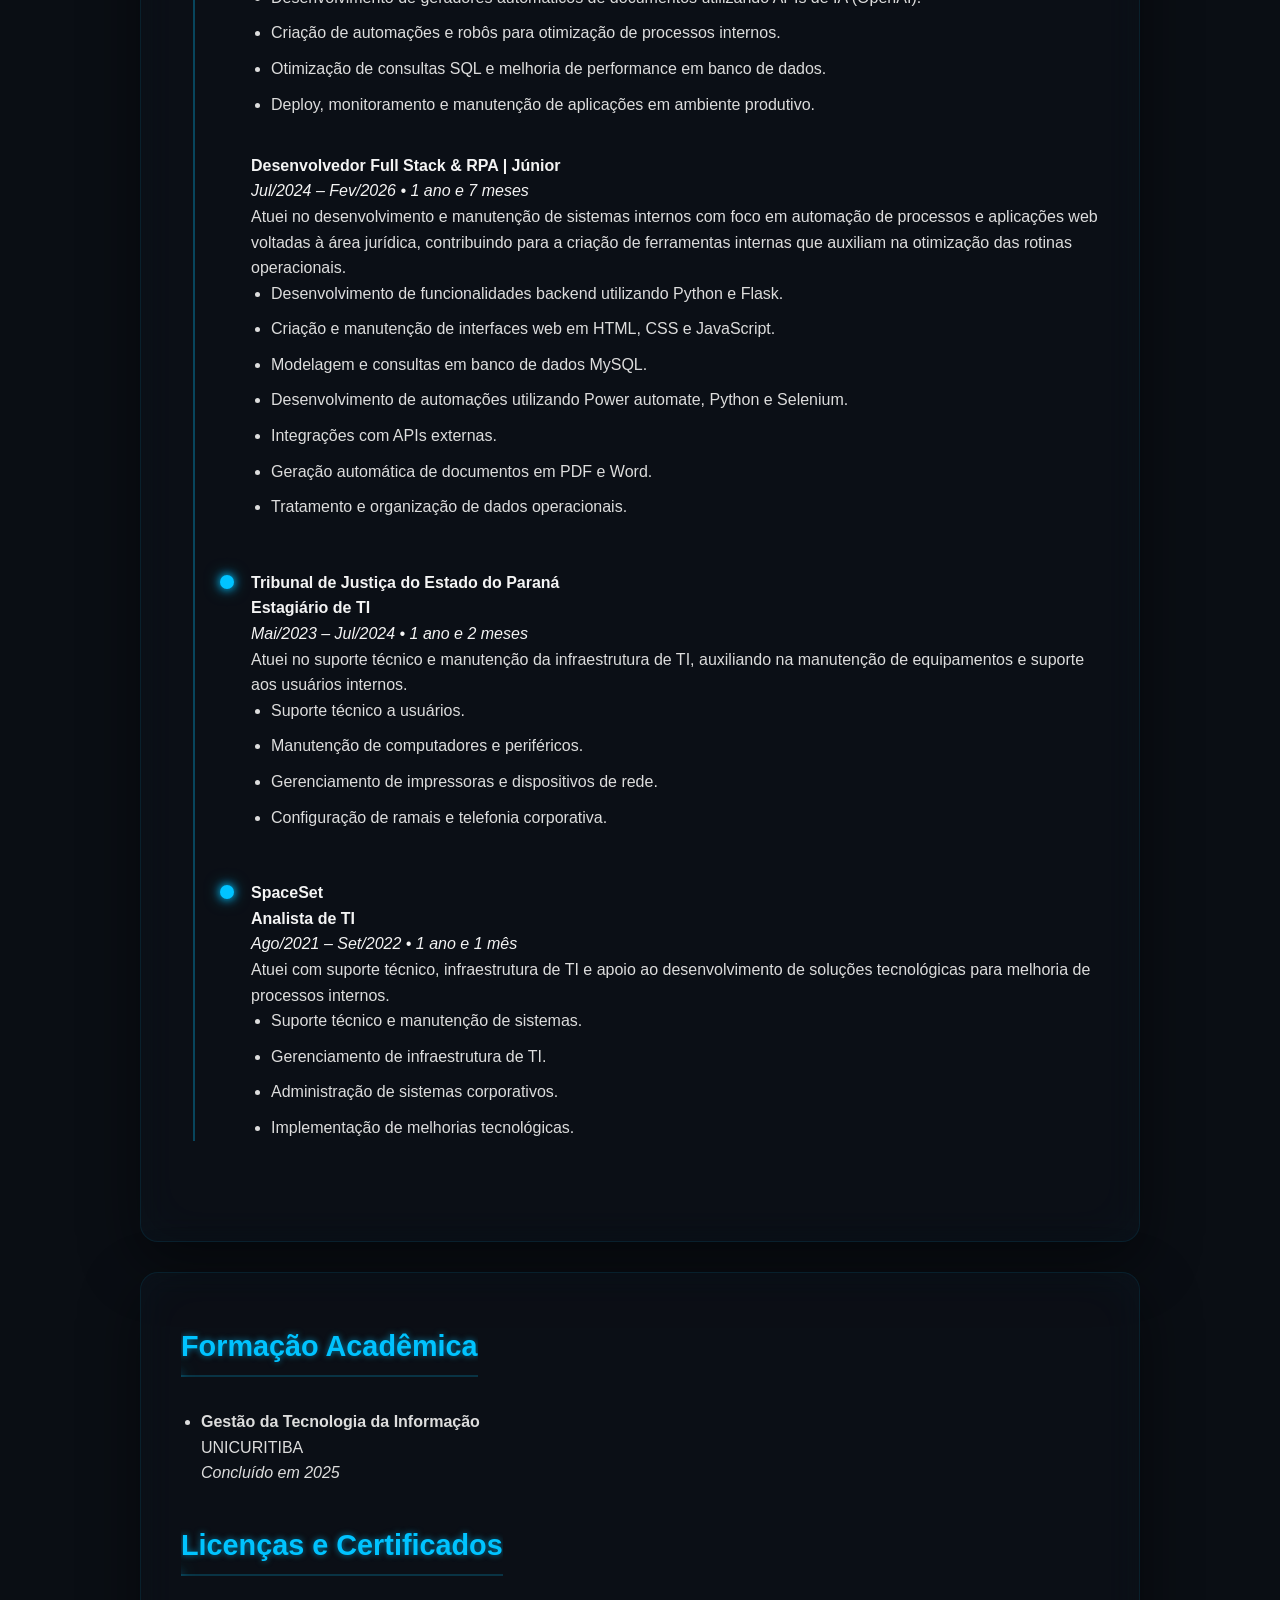
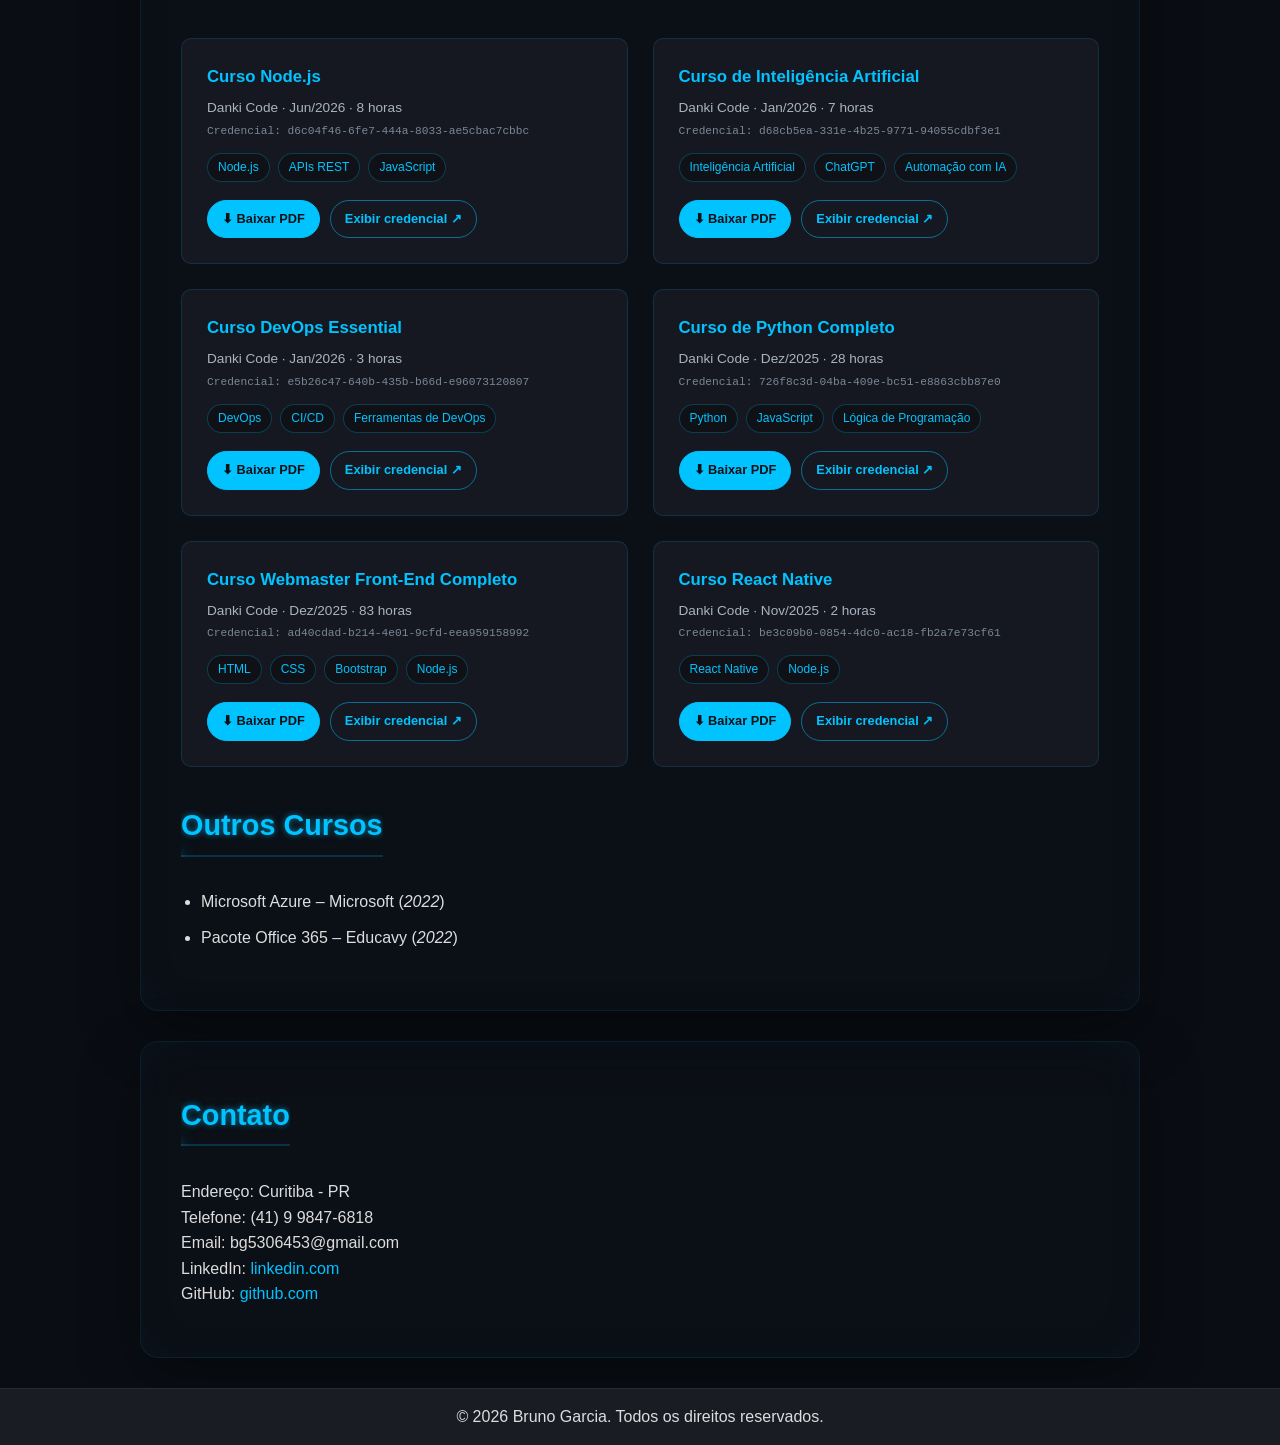
==== commit f9d01bb9: "up" ====
--- a/index.html
+++ b/index.html
@@ -257,7 +257,7 @@
 
 
 <div class="projeto-card">
-<h3>Site Imobiliária Miami <span class="badge-status">Em desenvolvimento</span></h3>
+<h3>Site Imobiliária Miami</h3>
 <p>
 Site institucional para a imobiliária Miami, com catálogo de imóveis, busca com filtros e design responsivo focado em experiência do usuário e captação de clientes.
 </p>
@@ -461,14 +461,107 @@
 
         <br>
 
-        <h2>Cursos e Certificações</h2>
+        <h2>Licenças e Certificados</h2>
+
+        <div class="cert-grid">
+
+            <div class="cert-card">
+                <h3>Curso Node.js</h3>
+                <p class="cert-emissor">Danki Code · Jun/2026 · 8 horas</p>
+                <p class="cert-codigo">Credencial: d6c04f46-6fe7-444a-8033-ae5cbac7cbbc</p>
+                <div class="tech">
+                    <span>Node.js</span>
+                    <span>APIs REST</span>
+                    <span>JavaScript</span>
+                </div>
+                <div class="cert-botoes">
+                    <a href="assets/Certificados/curso-nodejs.pdf" download class="btn-cert btn-cert-download">⬇ Baixar PDF</a>
+                    <a href="https://cursos.dankicode.com/validate-certificate" target="_blank" rel="noopener" class="btn-cert btn-cert-validar">Exibir credencial ↗</a>
+                </div>
+            </div>
+
+            <div class="cert-card">
+                <h3>Curso de Inteligência Artificial</h3>
+                <p class="cert-emissor">Danki Code · Jan/2026 · 7 horas</p>
+                <p class="cert-codigo">Credencial: d68cb5ea-331e-4b25-9771-94055cdbf3e1</p>
+                <div class="tech">
+                    <span>Inteligência Artificial</span>
+                    <span>ChatGPT</span>
+                    <span>Automação com IA</span>
+                </div>
+                <div class="cert-botoes">
+                    <a href="assets/Certificados/curso-inteligencia-artificial.pdf" download class="btn-cert btn-cert-download">⬇ Baixar PDF</a>
+                    <a href="https://cursos.dankicode.com/validate-certificate" target="_blank" rel="noopener" class="btn-cert btn-cert-validar">Exibir credencial ↗</a>
+                </div>
+            </div>
+
+            <div class="cert-card">
+                <h3>Curso DevOps Essential</h3>
+                <p class="cert-emissor">Danki Code · Jan/2026 · 3 horas</p>
+                <p class="cert-codigo">Credencial: e5b26c47-640b-435b-b66d-e96073120807</p>
+                <div class="tech">
+                    <span>DevOps</span>
+                    <span>CI/CD</span>
+                    <span>Ferramentas de DevOps</span>
+                </div>
+                <div class="cert-botoes">
+                    <a href="assets/Certificados/curso-devops.pdf" download class="btn-cert btn-cert-download">⬇ Baixar PDF</a>
+                    <a href="https://cursos.dankicode.com/validate-certificate" target="_blank" rel="noopener" class="btn-cert btn-cert-validar">Exibir credencial ↗</a>
+                </div>
+            </div>
+
+            <div class="cert-card">
+                <h3>Curso de Python Completo</h3>
+                <p class="cert-emissor">Danki Code · Dez/2025 · 28 horas</p>
+                <p class="cert-codigo">Credencial: 726f8c3d-04ba-409e-bc51-e8863cbb87e0</p>
+                <div class="tech">
+                    <span>Python</span>
+                    <span>JavaScript</span>
+                    <span>Lógica de Programação</span>
+                </div>
+                <div class="cert-botoes">
+                    <a href="assets/Certificados/curso-python.pdf" download class="btn-cert btn-cert-download">⬇ Baixar PDF</a>
+                    <a href="https://cursos.dankicode.com/validate-certificate" target="_blank" rel="noopener" class="btn-cert btn-cert-validar">Exibir credencial ↗</a>
+                </div>
+            </div>
+
+            <div class="cert-card">
+                <h3>Curso Webmaster Front-End Completo</h3>
+                <p class="cert-emissor">Danki Code · Dez/2025 · 83 horas</p>
+                <p class="cert-codigo">Credencial: ad40cdad-b214-4e01-9cfd-eea959158992</p>
+                <div class="tech">
+                    <span>HTML</span>
+                    <span>CSS</span>
+                    <span>Bootstrap</span>
+                    <span>Node.js</span>
+                </div>
+                <div class="cert-botoes">
+                    <a href="assets/Certificados/curso-front-end.pdf" download class="btn-cert btn-cert-download">⬇ Baixar PDF</a>
+                    <a href="https://cursos.dankicode.com/validate-certificate" target="_blank" rel="noopener" class="btn-cert btn-cert-validar">Exibir credencial ↗</a>
+                </div>
+            </div>
+
+            <div class="cert-card">
+                <h3>Curso React Native</h3>
+                <p class="cert-emissor">Danki Code · Nov/2025 · 2 horas</p>
+                <p class="cert-codigo">Credencial: be3c09b0-0854-4dc0-ac18-fb2a7e73cf61</p>
+                <div class="tech">
+                    <span>React Native</span>
+                    <span>Node.js</span>
+                </div>
+                <div class="cert-botoes">
+                    <a href="assets/Certificados/curso-react-native.pdf" download class="btn-cert btn-cert-download">⬇ Baixar PDF</a>
+                    <a href="https://cursos.dankicode.com/validate-certificate" target="_blank" rel="noopener" class="btn-cert btn-cert-validar">Exibir credencial ↗</a>
+                </div>
+            </div>
+
+        </div>
+
+        <br>
+
+        <h2>Outros Cursos</h2>
 
         <ul>
-            <li>DevOps – DankiCode (<em>2026</em>)</li>
-            <li>Inteligência Artificial – DankiCode (<em>2026</em>)</li>
-            <li>React – DankiCode (<em>2025</em>)</li>
-            <li>Programação Front-End – DankiCode (<em>2025</em>)</li>
-            <li>Python – DankiCode (<em>2025</em>)</li>
             <li>Microsoft Azure – Microsoft (<em>2022</em>)</li>
             <li>Pacote Office 365 – Educavy (<em>2022</em>)</li>
         </ul>
--- a/style.css
+++ b/style.css
@@ -456,7 +456,7 @@
 
 border-radius:10px;
 
-transition:.3s;
+transition:transform .25s ease,border-color .2s ease,box-shadow .2s ease;
 
 position:relative;
 
@@ -549,7 +549,7 @@
 
 text-align:center;
 
-transition:.3s;
+transition:transform .25s ease,border-color .2s ease,box-shadow .2s ease;
 
 }
 
@@ -754,7 +754,8 @@
 /* ============================= */
 
 html.js .projeto-card,
-html.js .metrica{
+html.js .metrica,
+html.js .cert-card{
 
 opacity:0;
 
@@ -765,7 +766,8 @@
 }
 
 html.js .projeto-card.visible,
-html.js .metrica.visible{
+html.js .metrica.visible,
+html.js .cert-card.visible{
 
 opacity:1;
 
@@ -773,7 +775,18 @@
 
 }
 
-html.js .projeto-card.visible:hover{
+/* depois do reveal, transições curtas para o hover responder na hora */
+
+html.js .projeto-card.revelado,
+html.js .metrica.revelado,
+html.js .cert-card.revelado{
+
+transition:transform .22s ease,border-color .18s ease,box-shadow .18s ease;
+
+}
+
+html.js .projeto-card.visible:hover,
+html.js .cert-card.visible:hover{
 
 transform:translateY(-6px);
 
@@ -873,6 +886,7 @@
 html.js .reveal,
 html.js .projeto-card,
 html.js .metrica,
+html.js .cert-card,
 html.js .timeline-item{
 
 opacity:1 !important;
@@ -891,4 +905,266 @@
 
 }
 
+}
+/* ============================= */
+/* LICENÇAS E CERTIFICADOS */
+/* ============================= */
+
+.cert-grid{
+
+display:grid;
+
+grid-template-columns:repeat(auto-fit,minmax(290px,1fr));
+
+gap:25px;
+
+margin-top:30px;
+
+margin-bottom:10px;
+
+}
+
+.cert-card{
+
+background:#151821;
+
+border:1px solid rgba(0,195,255,.15);
+
+padding:25px;
+
+border-radius:10px;
+
+display:flex;
+
+flex-direction:column;
+
+text-align:left;
+
+transition:transform .25s ease,border-color .2s ease,box-shadow .2s ease;
+
+}
+
+.cert-card:hover{
+
+transform:translateY(-6px);
+
+border-color:#00c3ff;
+
+box-shadow:
+0 0 12px rgba(0,195,255,.2),
+0 0 25px rgba(0,195,255,.15);
+
+}
+
+.cert-card h3{
+
+color:#00c3ff;
+
+font-size:1.05rem;
+
+margin-bottom:6px;
+
+}
+
+.cert-emissor{
+
+font-size:.85rem;
+
+color:#aab4c0;
+
+margin-bottom:4px;
+
+}
+
+.cert-codigo{
+
+font-size:.7rem;
+
+color:#7b8794;
+
+font-family:'Consolas','Courier New',monospace;
+
+word-break:break-all;
+
+}
+
+.cert-card .tech{
+
+margin-top:12px;
+
+}
+
+.cert-botoes{
+
+display:flex;
+
+gap:10px;
+
+flex-wrap:wrap;
+
+margin-top:auto;
+
+padding-top:18px;
+
+}
+
+.btn-cert{
+
+display:inline-flex;
+
+align-items:center;
+
+justify-content:center;
+
+gap:6px;
+
+padding:8px 14px;
+
+border-radius:20px;
+
+font-size:.8rem;
+
+font-weight:600;
+
+transition:background-color .2s ease,color .2s ease,border-color .2s ease,box-shadow .2s ease;
+
+}
+
+.btn-cert-download{
+
+background:#00c3ff;
+
+color:#0f1116;
+
+border:1px solid #00c3ff;
+
+}
+
+.btn-cert-download:hover{
+
+background:#00a8e0;
+
+box-shadow:0 0 12px rgba(0,195,255,.5);
+
+}
+
+.btn-cert-validar{
+
+background:transparent;
+
+border:1px solid rgba(0,195,255,.5);
+
+color:#00c3ff;
+
+}
+
+.btn-cert-validar:hover{
+
+background:rgba(0,195,255,.12);
+
+border-color:#00c3ff;
+
+box-shadow:0 0 10px rgba(0,195,255,.3);
+
+}
+
+/* ============================= */
+/* AJUSTES RESPONSIVOS EXTRAS */
+/* ============================= */
+
+@media (max-width: 768px){
+
+/* desfocar o fundo animado é muito caro em celulares e causava engasgos;
+   um painel mais opaco mantém a leitura sem o custo do blur */
+
+section .container{
+
+backdrop-filter:none;
+
+-webkit-backdrop-filter:none;
+
+background:rgba(13,17,25,.88);
+
+}
+
+.navbar{
+
+padding:15px 20px;
+
+}
+
+.cert-grid{
+
+grid-template-columns:1fr;
+
+}
+
+.btn-cert{
+
+flex:1;
+
+}
+
+.timeline{
+
+padding-left:28px;
+
+}
+
+.timeline-content{
+
+padding-left:15px;
+
+}
+
+.metricas-grid{
+
+grid-template-columns:repeat(2,1fr);
+
+gap:15px;
+
+}
+
+.metrica{
+
+padding:18px 12px;
+
+}
+
+.metrica h3{
+
+font-size:1.6rem;
+
+}
+
+}
+
+@media (max-width: 480px){
+
+.projetos-grid,
+.cert-grid{
+
+gap:18px;
+
+}
+
+.projeto-card,
+.cert-card{
+
+padding:20px 16px;
+
+}
+
+.cert-botoes{
+
+flex-direction:column;
+
+}
+
+.btn-cert{
+
+width:100%;
+
+}
+
 }
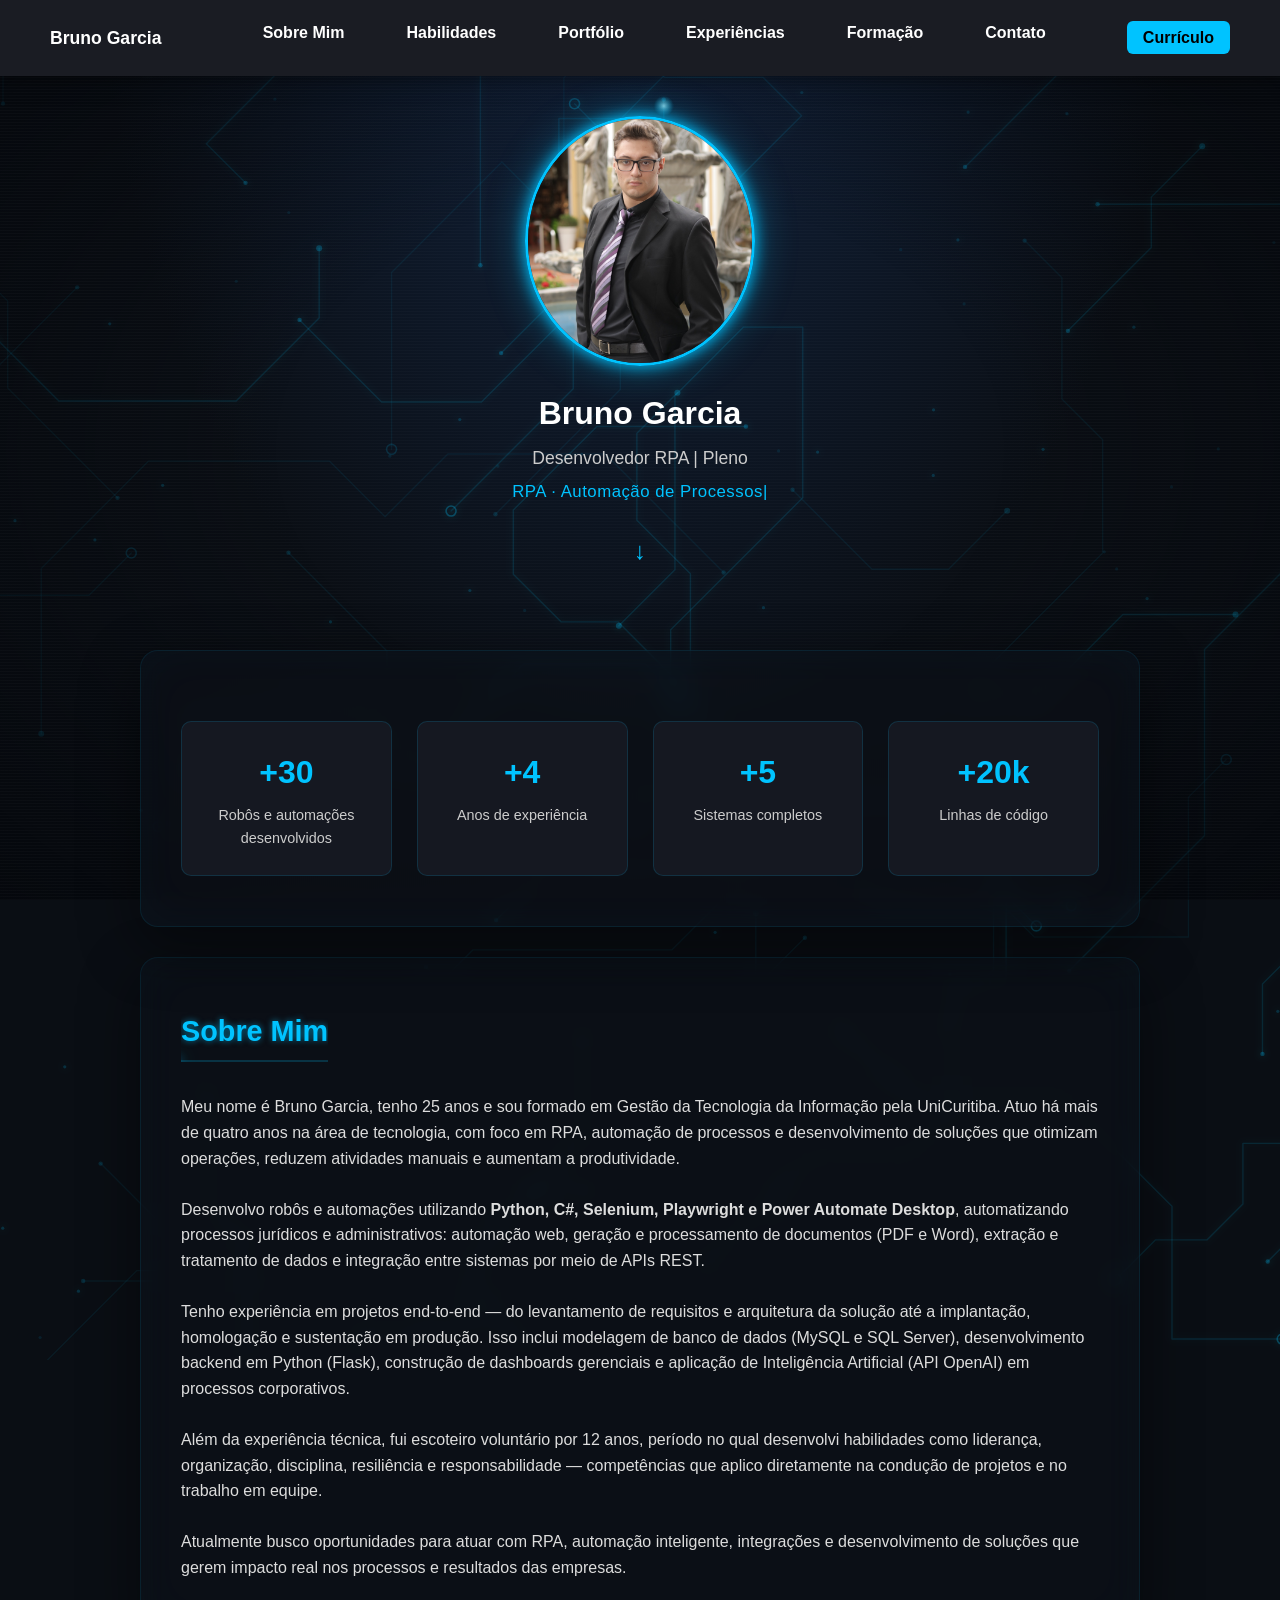
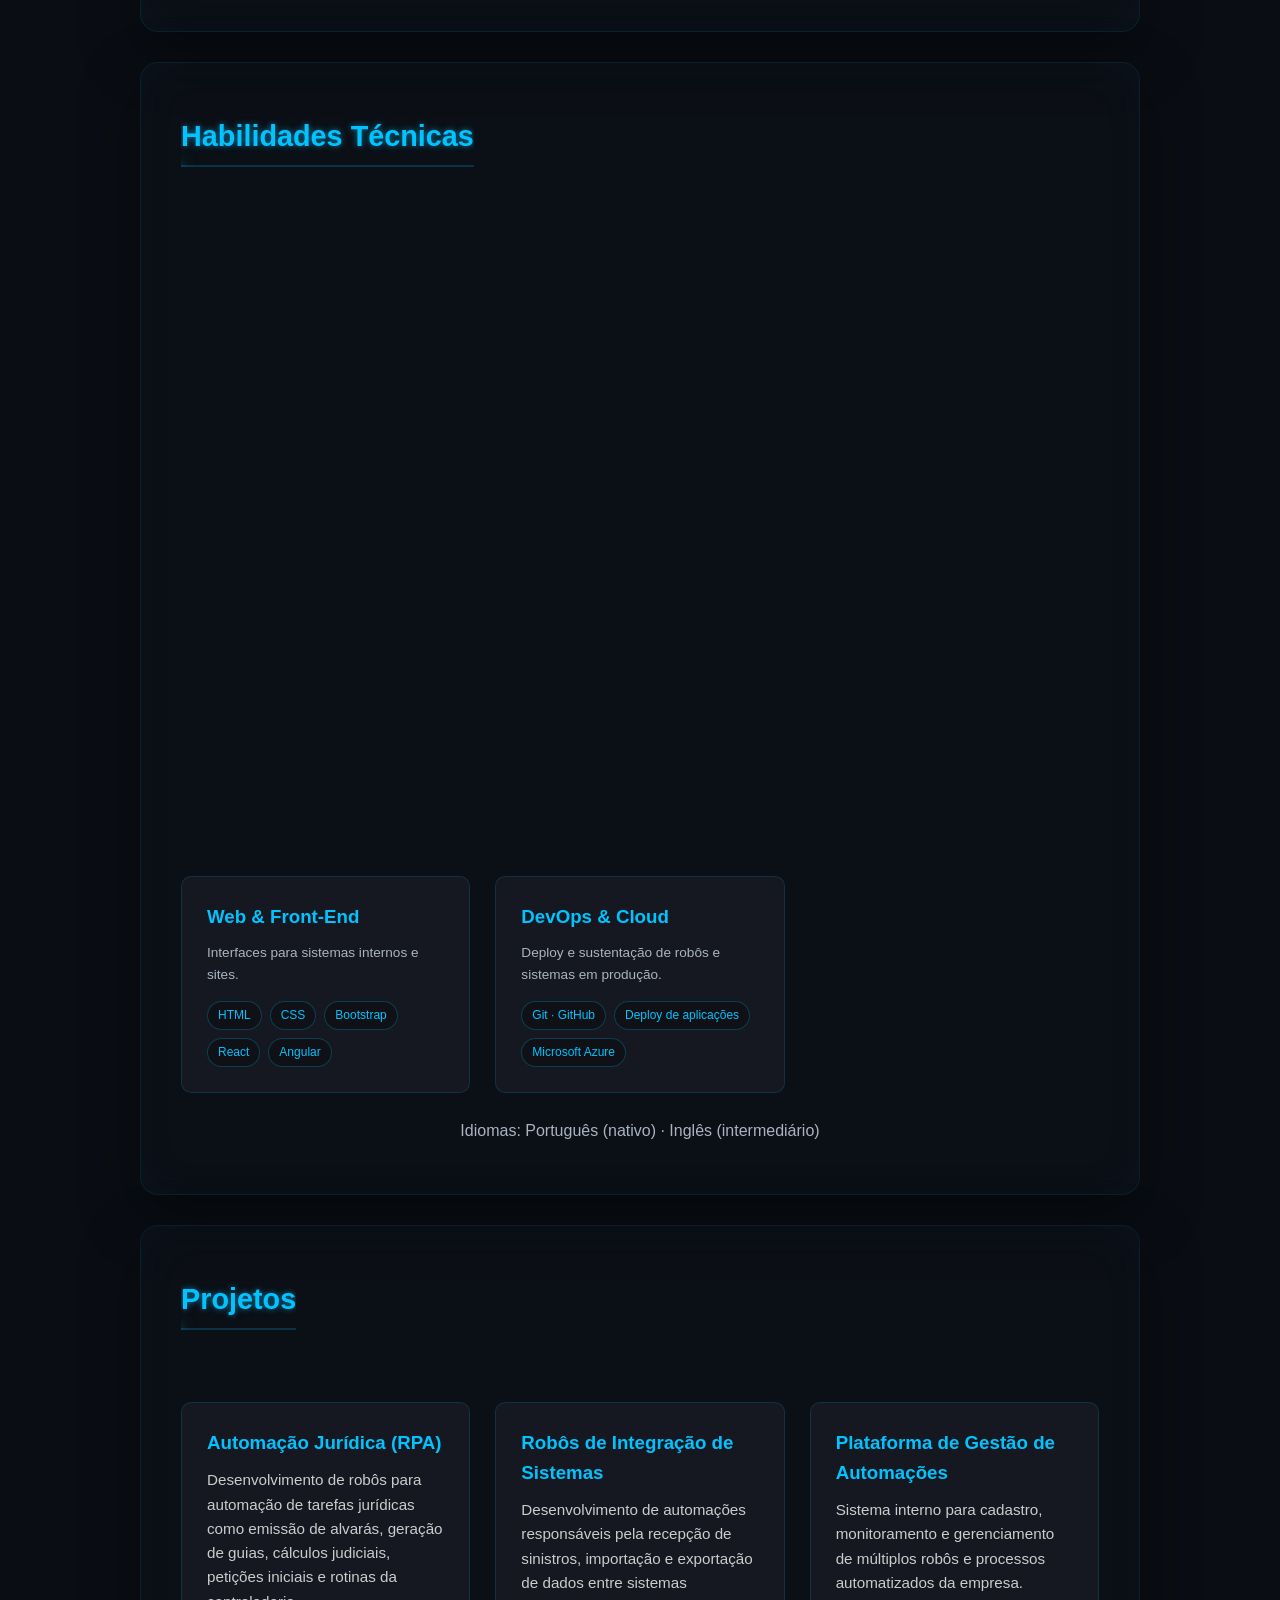
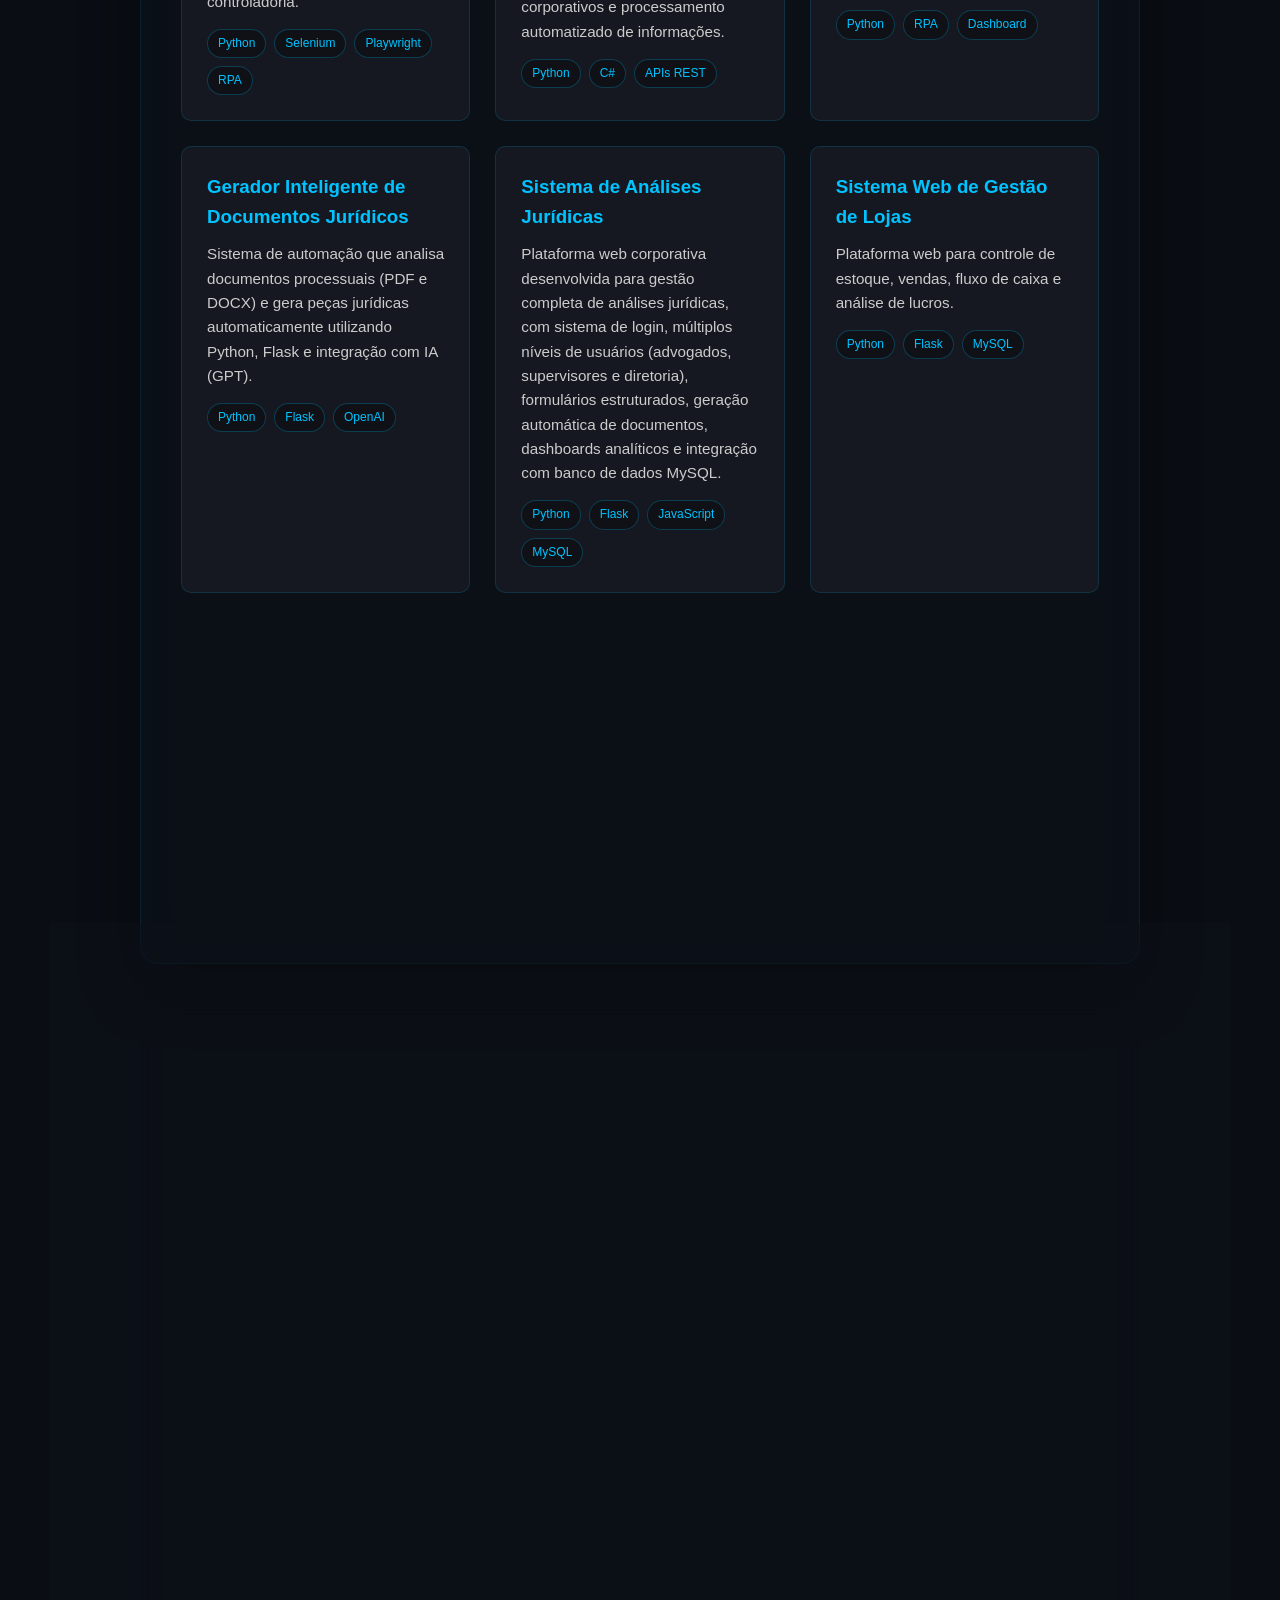
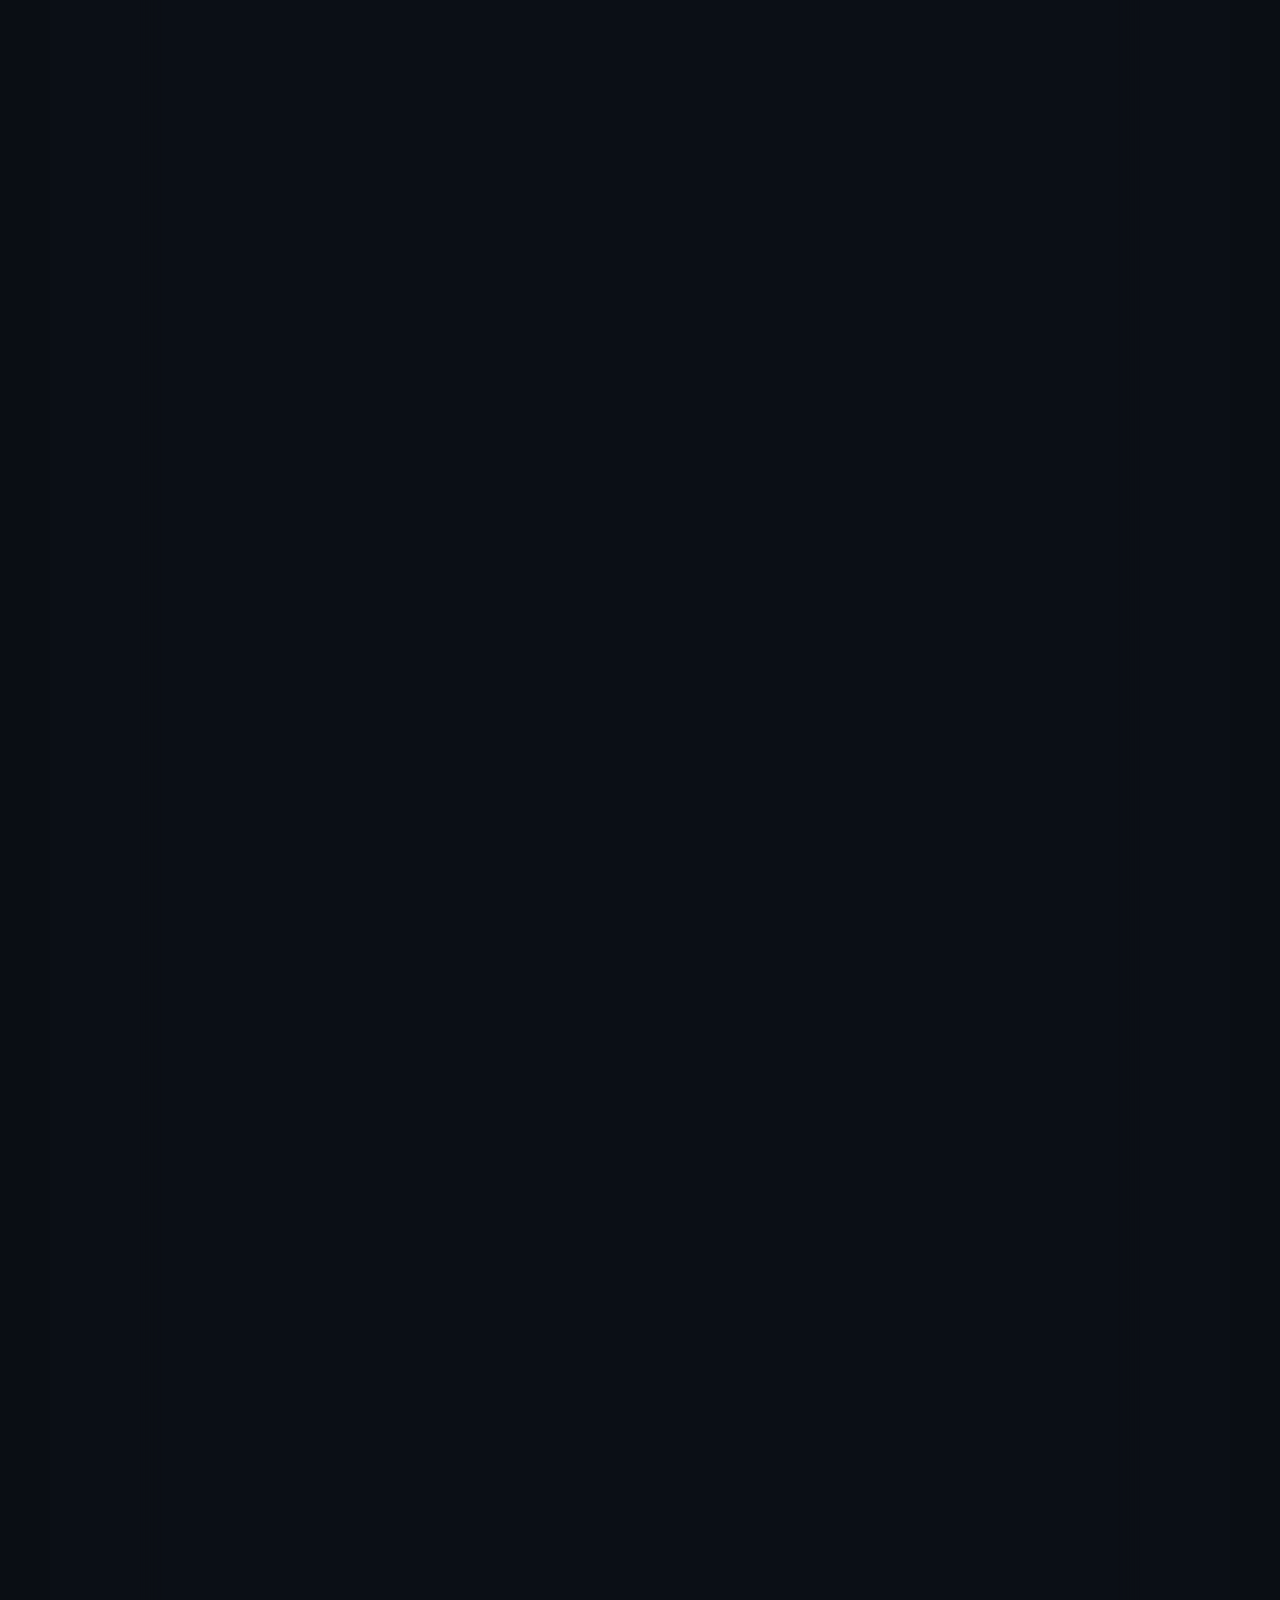
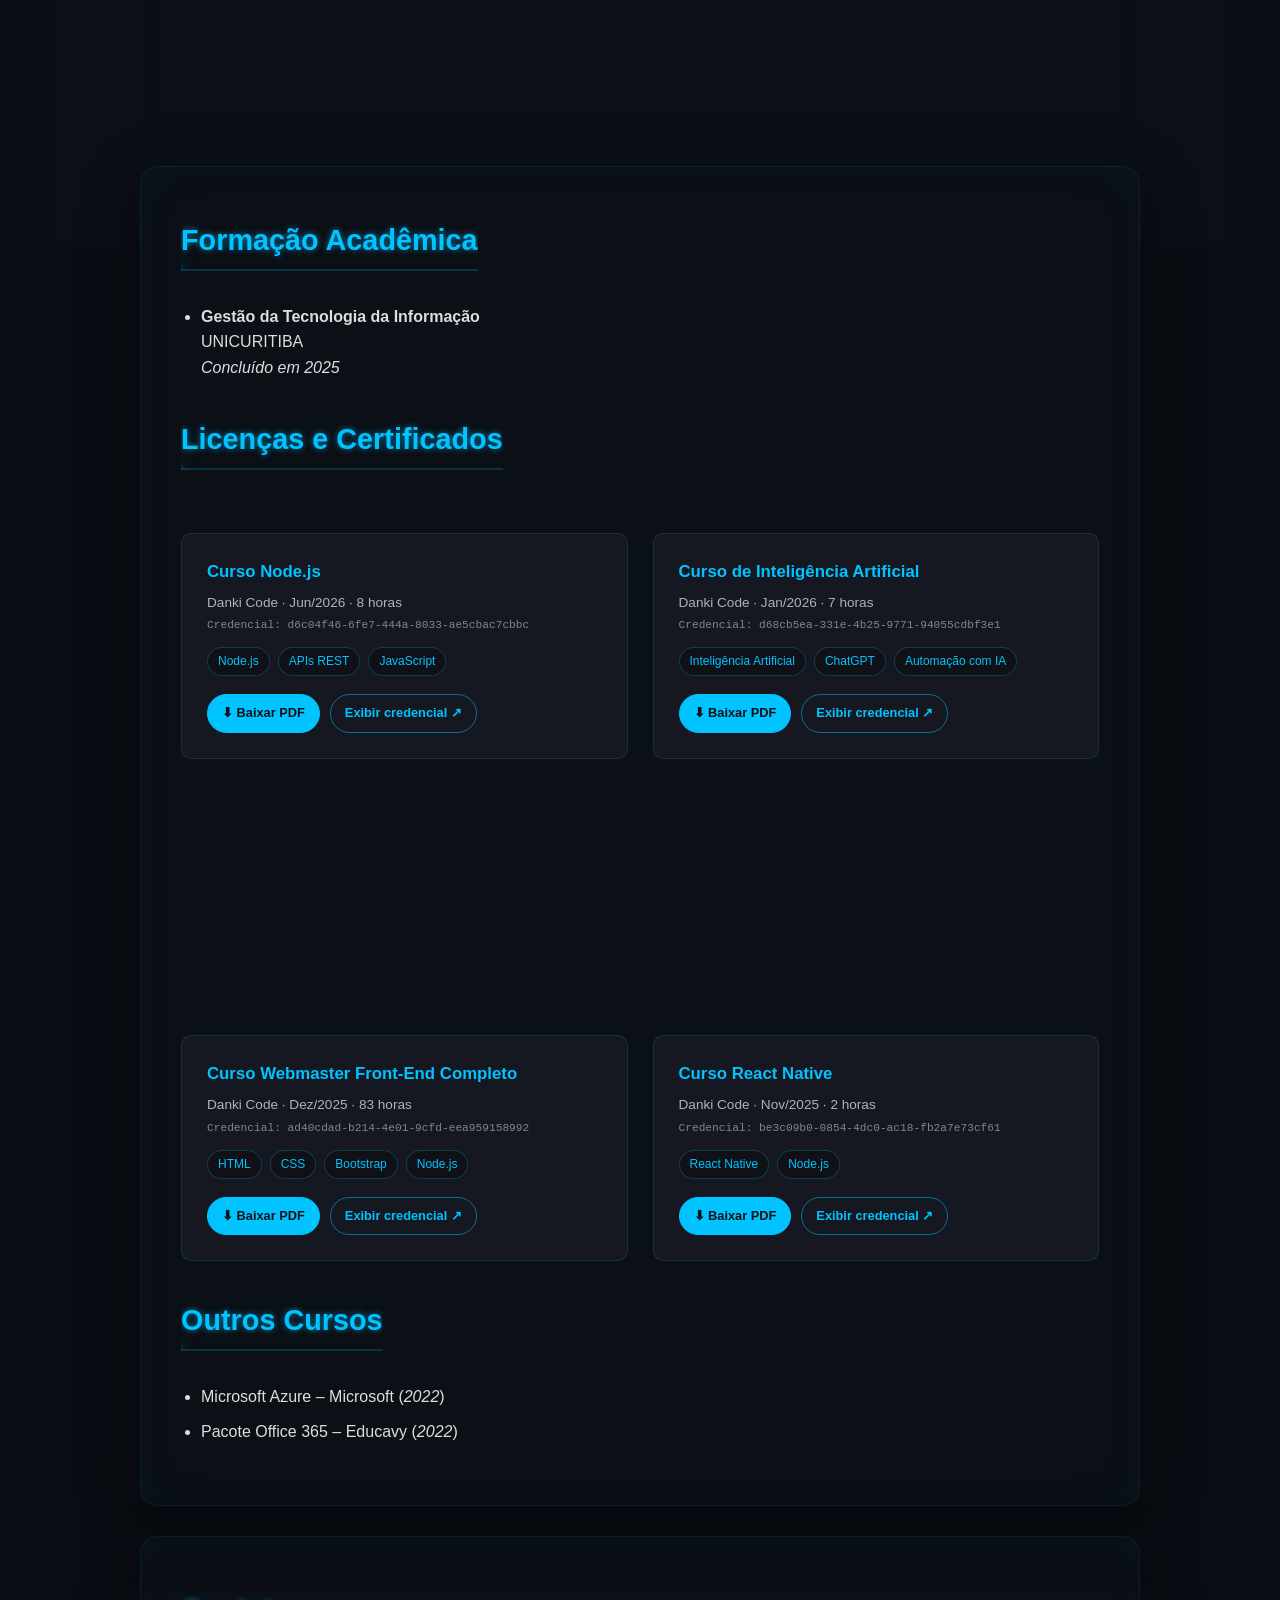
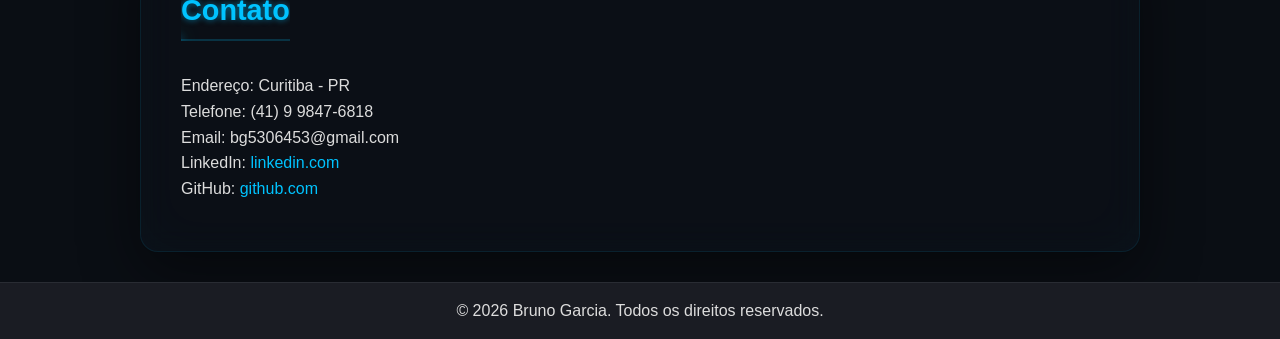
==== commit 8bc76c6a: "att" ====
--- a/index.html
+++ b/index.html
@@ -4,7 +4,8 @@
 <head>
     <meta charset="UTF-8" />
     <meta name="viewport" content="width=device-width, initial-scale=1.0" />
-    <title>Bruno Garcia | Currículo Online</title>
+    <title>Bruno Garcia | Desenvolvedor RPA</title>
+    <meta name="description" content="Bruno Garcia — Desenvolvedor RPA | Pleno, em Curitiba/PR. Automação de processos com Python, C#, Playwright, Selenium e Power Automate Desktop, integrações via APIs REST e IA aplicada a processos corporativos." />
     <link rel="icon" type="image/png" href="favicon.png">
     <link rel="stylesheet" href="style.css" />
     <script>document.documentElement.classList.add("js");</script>
@@ -39,7 +40,7 @@
     <div class="container">
         <img src="assets/Foto_perfil.jpg" alt="Foto de Bruno Garcia" class="foto-perfil" />
         <h1>Bruno Garcia</h1>
-        <p class="subtitulo">Desenvolvedor Full Stack &amp; RPA</p>
+        <p class="subtitulo">Desenvolvedor RPA | Pleno</p>
         <p class="typewriter-linha"><span id="typewriter"></span><span class="cursor">|</span></p>
         <a href="#metricas" class="scroll-indicador" aria-label="Rolar para a próxima seção">↓</a>
     </div>
@@ -50,13 +51,13 @@
 <div class="metricas-grid">
 
 <div class="metrica">
+<h3 class="contador" data-valor="30" data-prefixo="+">+30</h3>
+<p>Robôs e automações desenvolvidos</p>
+</div>
+
+<div class="metrica">
 <h3 class="contador" data-valor="4" data-prefixo="+">+4</h3>
 <p>Anos de experiência</p>
-</div>
-
-<div class="metrica">
-<h3 class="contador" data-valor="30" data-prefixo="+">+30</h3>
-<p>Automações desenvolvidas</p>
 </div>
 
 <div class="metrica">
@@ -78,40 +79,41 @@
         <h2>Sobre Mim</h2>
 
         <p>
-            Meu nome é Bruno Garcia, tenho 25 anos e sou formado em Gestão da Tecnologia da Informação pela UniCuritiba. 
-            Atuo há mais de quatro anos na área de tecnologia, com foco em desenvolvimento de sistemas web, automação de processos 
-            e construção de soluções digitais voltadas à eficiência operacional.
+            Meu nome é Bruno Garcia, tenho 25 anos e sou formado em Gestão da Tecnologia da Informação pela UniCuritiba.
+            Atuo há mais de quatro anos na área de tecnologia, com foco em RPA, automação de processos e desenvolvimento
+            de soluções que otimizam operações, reduzem atividades manuais e aumentam a produtividade.
         </p>
 
         <br>
 
         <p>
-            Tenho experiência no desenvolvimento de sistemas internos completos para áreas jurídicas e administrativas, 
-            incluindo levantamento de requisitos, modelagem de banco de dados, criação de regras de negócio, 
-            desenvolvimento backend em Python (Flask), criação de dashboards analíticos e integração com APIs externas.
+            Desenvolvo robôs e automações utilizando <strong>Python, C#, Selenium, Playwright e Power Automate Desktop</strong>,
+            automatizando processos jurídicos e administrativos: automação web, geração e processamento de documentos
+            (PDF e Word), extração e tratamento de dados e integração entre sistemas por meio de APIs REST.
         </p>
 
         <br>
 
         <p>
-            Ao longo da minha trajetória, desenvolvi soluções que automatizam fluxos operacionais complexos, 
-            reduzem retrabalho manual e centralizam informações estratégicas para tomada de decisão. 
-            Também atuo na geração automatizada de documentos, manipulação estruturada de dados e integração com sistemas corporativos.
+            Tenho experiência em projetos end-to-end — do levantamento de requisitos e arquitetura da solução até a
+            implantação, homologação e sustentação em produção. Isso inclui modelagem de banco de dados (MySQL e SQL Server),
+            desenvolvimento backend em Python (Flask), construção de dashboards gerenciais e aplicação de
+            Inteligência Artificial (API OpenAI) em processos corporativos.
         </p>
 
         <br>
 
         <p>
-            Além da experiência técnica, tenho 12 anos de atuação como escoteiro voluntário, período no qual desenvolvi 
-            habilidades como liderança, organização, resiliência e responsabilidade — competências que aplico diretamente 
-            na condução de projetos e no trabalho em equipe.
+            Além da experiência técnica, fui escoteiro voluntário por 12 anos, período no qual desenvolvi
+            habilidades como liderança, organização, disciplina, resiliência e responsabilidade — competências que aplico
+            diretamente na condução de projetos e no trabalho em equipe.
         </p>
 
         <br>
 
         <p>
-            Atualmente busco oportunidades que envolvam desenvolvimento de sistemas, automação inteligente 
-            e criação de soluções tecnológicas que gerem impacto real no negócio.
+            Atualmente busco oportunidades para atuar com RPA, automação inteligente, integrações e desenvolvimento
+            de soluções que gerem impacto real nos processos e resultados das empresas.
         </p>
 
     </div>
@@ -119,21 +121,102 @@
 <section id="habilidades" class="reveal">
   <div class="container">
     <h2>Habilidades Técnicas</h2>
-    <ul>
-      <li>Linguagens: Python, JavaScript, TypeScript, Java, C#, SQL</li>
-      <li>Frameworks e Tecnologias: Flask, Node.js, React, Angular</li>
-      <li>Automação de Processos (RPA) e Web Scraping</li>
-      <li>Ferramentas de automação: Selenium, Playwright, Power Automate Desktop</li>
-      <li>Integração com APIs REST (OpenAI, sistemas corporativos)</li>
-      <li>Bancos de Dados: MySQL, SQLite</li>
-      <li>DevOps e versionamento: Git, GitHub</li>
-      <li>Geração e manipulação de documentos (PDF, Word, Excel) com Python</li>
-      <li>Power BI para dashboards e visualização de dados</li>
-      <li>Excel Avançado e VBA (macros e automações)</li>
-      <li>Desenvolvimento Web: HTML, CSS, Bootstrap</li>
-      <li>Inteligência Artificial aplicada a automações e geração de documentos</li>
-      <li>Inglês intermediário</li>
-    </ul>
+
+    <div class="projetos-grid habilidades-grid">
+
+      <div class="projeto-card">
+        <h3>RPA &amp; Automação de Processos</h3>
+        <p>Especialidade principal: robôs para automação web, de sistemas e de documentos.</p>
+        <div class="tech">
+          <span>Playwright</span>
+          <span>Selenium</span>
+          <span>Power Automate Desktop</span>
+          <span>Web Scraping</span>
+          <span>Orquestração de robôs</span>
+        </div>
+      </div>
+
+      <div class="projeto-card">
+        <h3>Linguagens</h3>
+        <p>Base sólida para automações, robôs e backend.</p>
+        <div class="tech">
+          <span>Python</span>
+          <span>C#</span>
+          <span>SQL</span>
+          <span>JavaScript</span>
+          <span>TypeScript</span>
+          <span>Java</span>
+          <span>VBA</span>
+        </div>
+      </div>
+
+      <div class="projeto-card">
+        <h3>Backend, APIs &amp; Integrações</h3>
+        <p>Integração entre sistemas corporativos e serviços externos.</p>
+        <div class="tech">
+          <span>Flask</span>
+          <span>APIs REST</span>
+          <span>Node.js</span>
+          <span>Integração de sistemas</span>
+        </div>
+      </div>
+
+      <div class="projeto-card">
+        <h3>Inteligência Artificial</h3>
+        <p>IA aplicada a automações e processos corporativos.</p>
+        <div class="tech">
+          <span>API OpenAI</span>
+          <span>Automação com IA</span>
+          <span>Geração de documentos</span>
+        </div>
+      </div>
+
+      <div class="projeto-card">
+        <h3>Bancos de Dados</h3>
+        <p>Modelagem de dados e otimização de consultas.</p>
+        <div class="tech">
+          <span>MySQL</span>
+          <span>SQL Server</span>
+          <span>SQLite</span>
+        </div>
+      </div>
+
+      <div class="projeto-card">
+        <h3>Documentos &amp; Dados</h3>
+        <p>Automação de documentos e visualização de dados.</p>
+        <div class="tech">
+          <span>PDF · Word · Excel com Python</span>
+          <span>Power BI</span>
+          <span>Excel Avançado</span>
+          <span>Dashboards e KPIs</span>
+        </div>
+      </div>
+
+      <div class="projeto-card">
+        <h3>Web &amp; Front-End</h3>
+        <p>Interfaces para sistemas internos e sites.</p>
+        <div class="tech">
+          <span>HTML</span>
+          <span>CSS</span>
+          <span>Bootstrap</span>
+          <span>React</span>
+          <span>Angular</span>
+        </div>
+      </div>
+
+      <div class="projeto-card">
+        <h3>DevOps &amp; Cloud</h3>
+        <p>Deploy e sustentação de robôs e sistemas em produção.</p>
+        <div class="tech">
+          <span>Git · GitHub</span>
+          <span>Deploy de aplicações</span>
+          <span>Microsoft Azure</span>
+        </div>
+      </div>
+
+    </div>
+
+    <p class="idiomas-nota">Idiomas: Português (nativo) · Inglês (intermediário)</p>
   </div>
 </section>
 <section id="projetos" class="reveal">
@@ -144,6 +227,63 @@
 <div class="projetos-grid">
 
 <div class="projeto-card">
+<h3>Automação Jurídica (RPA)</h3>
+<p>
+Desenvolvimento de robôs para automação de tarefas jurídicas como emissão de alvarás, geração de guias, cálculos judiciais, petições iniciais e rotinas da controladoria.
+</p>
+
+<div class="tech">
+<span>Python</span>
+<span>Selenium</span>
+<span>Playwright</span>
+<span>RPA</span>
+</div>
+</div>
+
+
+<div class="projeto-card">
+<h3>Robôs de Integração de Sistemas</h3>
+<p>
+Desenvolvimento de automações responsáveis pela recepção de sinistros, importação e exportação de dados entre sistemas corporativos e processamento automatizado de informações.
+</p>
+
+<div class="tech">
+<span>Python</span>
+<span>C#</span>
+<span>APIs REST</span>
+</div>
+</div>
+
+
+<div class="projeto-card">
+<h3>Plataforma de Gestão de Automações</h3>
+<p>
+Sistema interno para cadastro, monitoramento e gerenciamento de múltiplos robôs e processos automatizados da empresa.
+</p>
+
+<div class="tech">
+<span>Python</span>
+<span>RPA</span>
+<span>Dashboard</span>
+</div>
+</div>
+
+
+<div class="projeto-card">
+<h3>Gerador Inteligente de Documentos Jurídicos</h3>
+<p>
+Sistema de automação que analisa documentos processuais (PDF e DOCX) e gera peças jurídicas automaticamente utilizando Python, Flask e integração com IA (GPT).
+</p>
+
+<div class="tech">
+<span>Python</span>
+<span>Flask</span>
+<span>OpenAI</span>
+</div>
+</div>
+
+
+<div class="projeto-card">
 <h3>Sistema de Análises Jurídicas</h3>
 <p>
 Plataforma web corporativa desenvolvida para gestão completa de análises jurídicas, com sistema de login, múltiplos níveis de usuários (advogados, supervisores e diretoria), formulários estruturados, geração automática de documentos, dashboards analíticos e integração com banco de dados MySQL.
@@ -159,48 +299,6 @@
 
 
 <div class="projeto-card">
-<h3>Gerador Inteligente de Documentos Jurídicos</h3>
-<p>
-Sistema de automação que analisa documentos processuais (PDF e DOCX) e gera peças jurídicas automaticamente utilizando Python, Flask e integração com IA (GPT).
-</p>
-
-<div class="tech">
-<span>Python</span>
-<span>Flask</span>
-<span>OpenAI</span>
-</div>
-</div>
-
-
-<div class="projeto-card">
-<h3>Automação Jurídica (RPA)</h3>
-<p>
-Desenvolvimento de robôs para automação de tarefas jurídicas como emissão de alvarás, geração de guias, cálculos judiciais, petições iniciais e rotinas da controladoria.
-</p>
-
-<div class="tech">
-<span>Python</span>
-<span>Selenium</span>
-<span>RPA</span>
-</div>
-</div>
-
-
-<div class="projeto-card">
-<h3>Robôs de Integração de Sistemas</h3>
-<p>
-Desenvolvimento de automações responsáveis pela recepção de sinistros, importação e exportação de dados entre sistemas corporativos e processamento automatizado de informações.
-</p>
-
-<div class="tech">
-<span>Python</span>
-<span>APIs</span>
-<span>Automação</span>
-</div>
-</div>
-
-
-<div class="projeto-card">
 <h3>Sistema Web de Gestão de Lojas</h3>
 <p>
 Plataforma web para controle de estoque, vendas, fluxo de caixa e análise de lucros.
@@ -215,20 +313,6 @@
 
 
 <div class="projeto-card">
-<h3>Plataforma de Gestão de Automações</h3>
-<p>
-Sistema interno para cadastro, monitoramento e gerenciamento de múltiplos robôs e processos automatizados da empresa.
-</p>
-
-<div class="tech">
-<span>Python</span>
-<span>Dashboard</span>
-<span>Automação</span>
-</div>
-</div>
-
-
-<div class="projeto-card">
 <h3>Sistema Corporativo de Formulários</h3>
 <p>
 Aplicação web com autenticação de usuários e formulários estruturados para coleta e organização de dados internos da empresa.
@@ -287,7 +371,7 @@
 
 <strong>PLENNA COMERCIO EXTERIOR LTDA</strong><br>
 
-<strong>Desenvolvedor Full Stack, RPA & Sistemas (DevOps & Cloud) | Pleno</strong><br>
+<strong>Desenvolvedor RPA | Pleno</strong><br>
 
 <em>
 Abr/2026 – Atual •
@@ -295,20 +379,20 @@
 </em>
 
 <p>
-Atuo na Plenna desenvolvendo automações (RPA), sistemas internos e sites, além de atuar diretamente com infraestrutura e DevOps. 
-Trabalho com servidores, deploy de aplicações, migração de sistemas e dados, e gerenciamento de ambientes em cloud, 
-incluindo Microsoft Azure e soluções da Microsoft. Minha atuação é focada na criação de soluções completas, 
-desde o desenvolvimento até a implantação e sustentação.
+Atuo na Plenna desenvolvendo automações (RPA) para processos de comércio exterior e rotinas administrativas,
+utilizando <strong>Python, C#, Playwright e Selenium</strong>, além de sistemas internos e sites.
+Também sou responsável pela infraestrutura que sustenta os robôs e aplicações: servidores, deploy,
+migração de sistemas e dados e gerenciamento de ambientes em cloud (Microsoft Azure e ecossistema Microsoft) —
+cuidando das soluções de ponta a ponta, do desenvolvimento à sustentação.
 </p>
 
 <ul>
-<li>Desenvolvimento de automações (RPA) para otimização de processos operacionais e administrativos.</li>
-<li>Criação e manutenção de sistemas internos e aplicações web.</li>
-<li>Gerenciamento de servidores e ambientes de infraestrutura.</li>
-<li>Deploy e publicação de aplicações em ambiente produtivo.</li>
-<li>Atuação com práticas de DevOps e organização de ambientes.</li>
-<li>Migração de sistemas, dados e serviços entre ambientes.</li>
-<li>Integração com APIs e serviços externos.</li>
+<li>Desenvolvimento de robôs de automação (RPA) para otimização de processos operacionais e administrativos.</li>
+<li>Automação da geração e do processamento de documentos, extração e tratamento de dados.</li>
+<li>Criação e manutenção de sistemas internos, aplicações web e sites.</li>
+<li>Integração entre sistemas por meio de APIs e serviços externos.</li>
+<li>Deploy, publicação e sustentação de robôs e aplicações em ambiente produtivo.</li>
+<li>Gerenciamento de servidores e migração de sistemas, dados e serviços entre ambientes.</li>
 <li>Gestão de ambientes em cloud (Microsoft Azure e ecossistema Microsoft).</li>
 </ul>
 
@@ -329,56 +413,56 @@
 
 <br><br>
 
-<strong>Desenvolvedor Full Stack & RPA | Pleno</strong><br>
+<strong>Desenvolvedor RPA | Pleno</strong><br>
 <em>
-Fev/2026 – Atual • 
+Fev/2026 – Atual •
 <span class="duracao" data-inicio="2026-02"></span>
 </em>
 
 <p>
-Atuo na concepção, arquitetura e evolução de sistemas internos completos voltados à área jurídica e operacional, 
-participando do ciclo completo de desenvolvimento, incluindo backend, frontend, modelagem de dados, integrações 
-entre sistemas e automação de processos.
-</p>
-
-<p>
-Além do desenvolvimento de aplicações web, trabalho com automação de processos (RPA) utilizando 
-<strong>Python, Power Automate e integrações com Inteligência Artificial</strong>, criando soluções capazes de 
-automatizar rotinas operacionais, leitura de documentos e integração entre diferentes plataformas.
+Atuo no desenvolvimento de soluções de RPA, automação de processos e sistemas internos, sendo responsável por
+todo o ciclo de desenvolvimento — do levantamento de requisitos e arquitetura da solução até a implantação
+e manutenção em produção.
+</p>
+
+<p>
+Desenvolvo robôs e aplicações utilizando <strong>Python, C#, Power Automate Desktop, Selenium, Playwright e
+Inteligência Artificial</strong>, automatizando processos jurídicos e administrativos, reduzindo atividades manuais,
+aumentando a produtividade e garantindo maior confiabilidade nas operações. Também desenvolvo aplicações web e
+integrações entre sistemas utilizando Python (Flask), APIs REST e bancos de dados relacionais.
 </p>
 
 <ul>
-<li>Arquitetura e desenvolvimento de sistemas internos com múltiplos fluxos operacionais.</li>
-<li>Criação de dashboards gerenciais com KPIs dinâmicos e filtros avançados.</li>
-<li>Implementação de regras automatizadas de status, prazos e validações críticas.</li>
-<li>Integração com sistemas jurídicos como CPJ, XJUS e Preâmbulo.</li>
-<li>Desenvolvimento de geradores automáticos de documentos utilizando APIs de IA (OpenAI).</li>
-<li>Criação de automações e robôs para otimização de processos internos.</li>
-<li>Otimização de consultas SQL e melhoria de performance em banco de dados.</li>
-<li>Deploy, monitoramento e manutenção de aplicações em ambiente produtivo.</li>
+<li>Desenvolvimento de robôs de automação (RPA).</li>
+<li>Desenvolvimento de sistemas internos e aplicações web.</li>
+<li>Integração entre sistemas por meio de APIs, incluindo sistemas jurídicos como CPJ, XJUS e Preâmbulo.</li>
+<li>Automação da geração e do processamento de documentos (PDF e Word).</li>
+<li>Extração e tratamento automatizado de dados.</li>
+<li>Desenvolvimento de dashboards e indicadores (KPIs).</li>
+<li>Modelagem e otimização de bancos de dados.</li>
+<li>Aplicação de Inteligência Artificial (OpenAI) em processos corporativos.</li>
+<li>Implantação, manutenção e evolução contínua das soluções.</li>
 </ul>
 
 <br>
 
-<strong>Desenvolvedor Full Stack & RPA | Júnior</strong><br>
+<strong>Desenvolvedor RPA | Júnior</strong><br>
 <em>
-Jul/2024 – Fev/2026 • 
+Jul/2024 – Fev/2026 •
 <span class="duracao" data-inicio="2024-07" data-fim="2026-02"></span>
 </em>
 
 <p>
-Atuei no desenvolvimento e manutenção de sistemas internos com foco em automação de processos e aplicações web 
-voltadas à área jurídica, contribuindo para a criação de ferramentas internas que auxiliam na otimização das rotinas operacionais.
+Atuei no desenvolvimento e na manutenção de soluções de RPA, automações de processos e sistemas internos,
+criando ferramentas voltadas à otimização de atividades operacionais e ao suporte das áreas jurídicas e administrativas.
 </p>
 
 <ul>
-<li>Desenvolvimento de funcionalidades backend utilizando Python e Flask.</li>
-<li>Criação e manutenção de interfaces web em HTML, CSS e JavaScript.</li>
-<li>Modelagem e consultas em banco de dados MySQL.</li>
-<li>Desenvolvimento de automações utilizando Power automate, Python e Selenium.</li>
-<li>Integrações com APIs externas.</li>
-<li>Geração automática de documentos em PDF e Word.</li>
-<li>Tratamento e organização de dados operacionais.</li>
+<li>Criação de robôs utilizando Python, Selenium e Power Automate para automações web.</li>
+<li>Geração automática de documentos, tratamento de dados e integração de informações entre plataformas.</li>
+<li>Desenvolvimento backend com Python (Flask) e construção de interfaces web.</li>
+<li>Modelagem de banco de dados MySQL e integrações entre sistemas por meio de APIs.</li>
+<li>Atuação em todas as etapas: análise da necessidade, implementação, testes e manutenção.</li>
 </ul>
 
 </div>
--- a/style.css
+++ b/style.css
@@ -1139,6 +1139,36 @@
 
 }
 
+/* ============================= */
+/* HABILIDADES EM CATEGORIAS */
+/* ============================= */
+
+.habilidades-grid{
+
+grid-template-columns:repeat(auto-fit,minmax(250px,1fr));
+
+margin-top:30px;
+
+}
+
+.habilidades-grid .projeto-card p{
+
+font-size:.85rem;
+
+color:#aab4c0;
+
+}
+
+.idiomas-nota{
+
+margin-top:25px;
+
+color:#aab4c0;
+
+text-align:center;
+
+}
+
 @media (max-width: 480px){
 
 .projetos-grid,
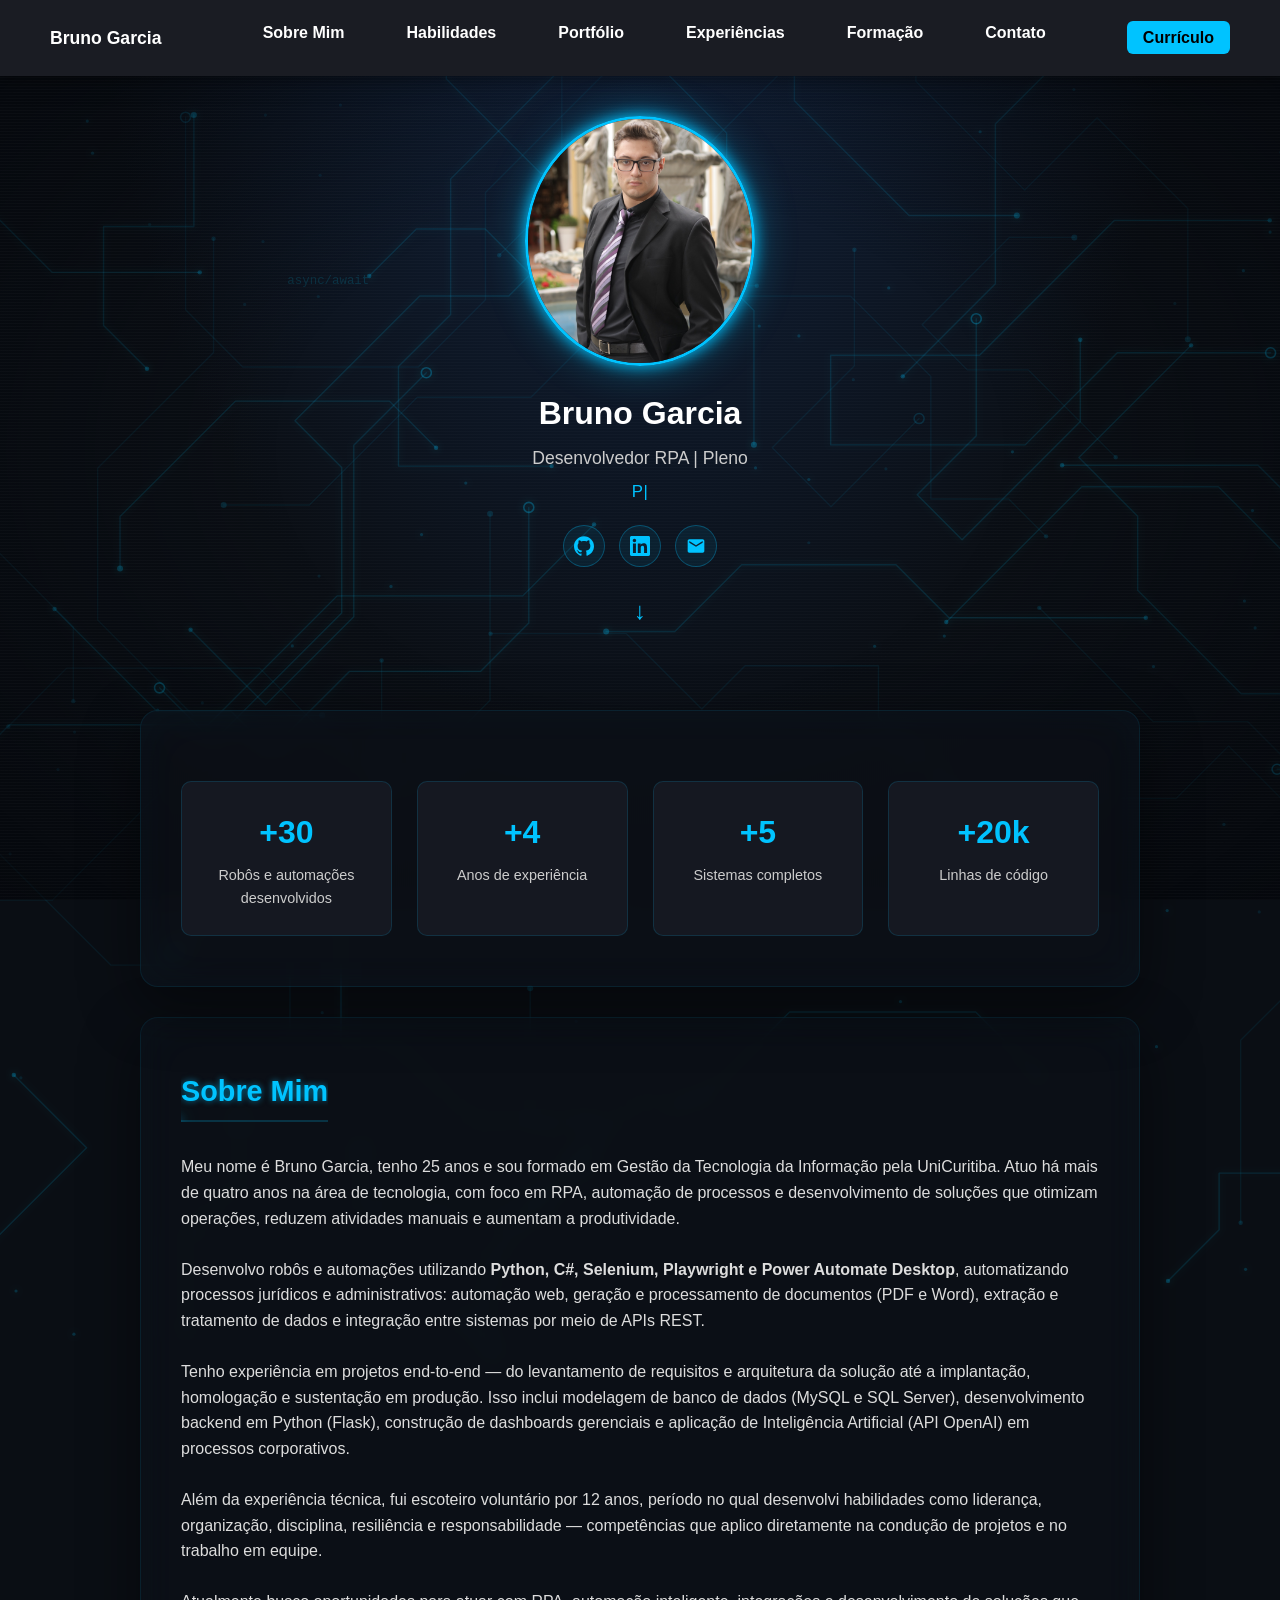
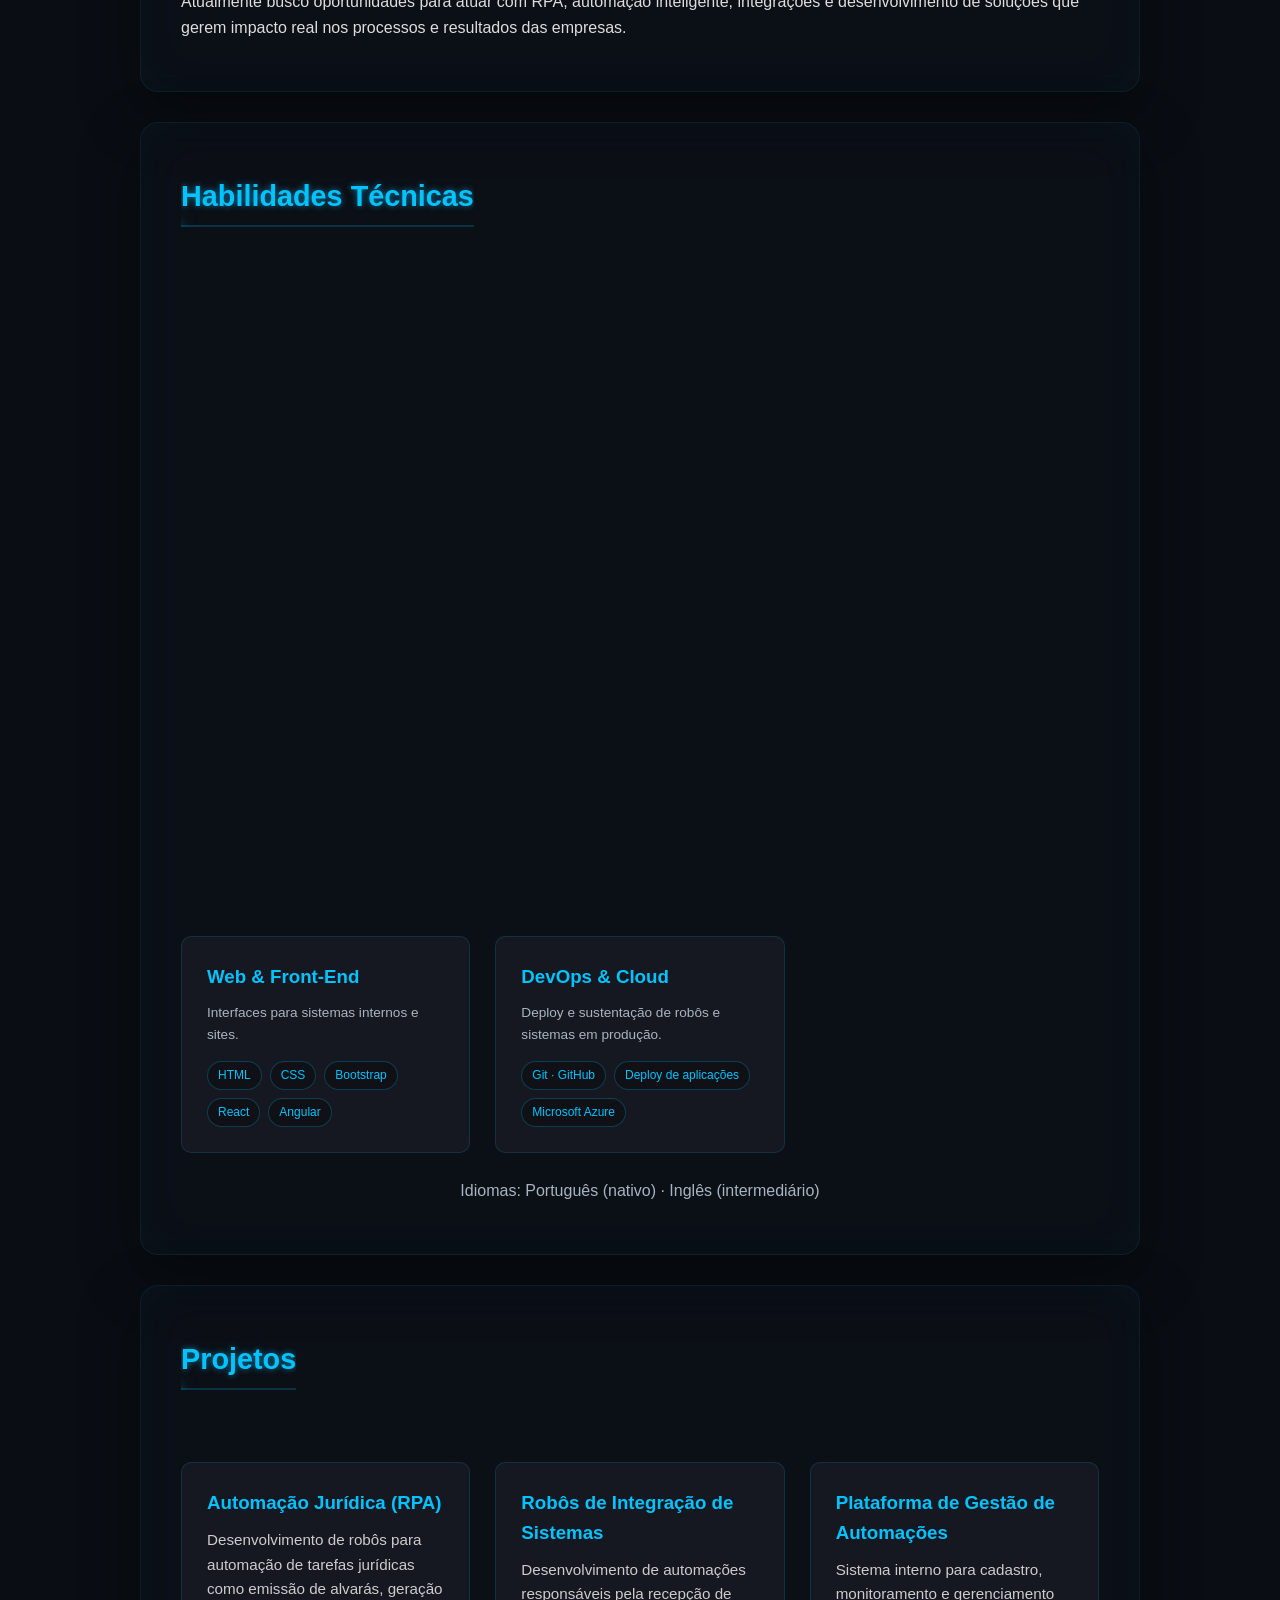
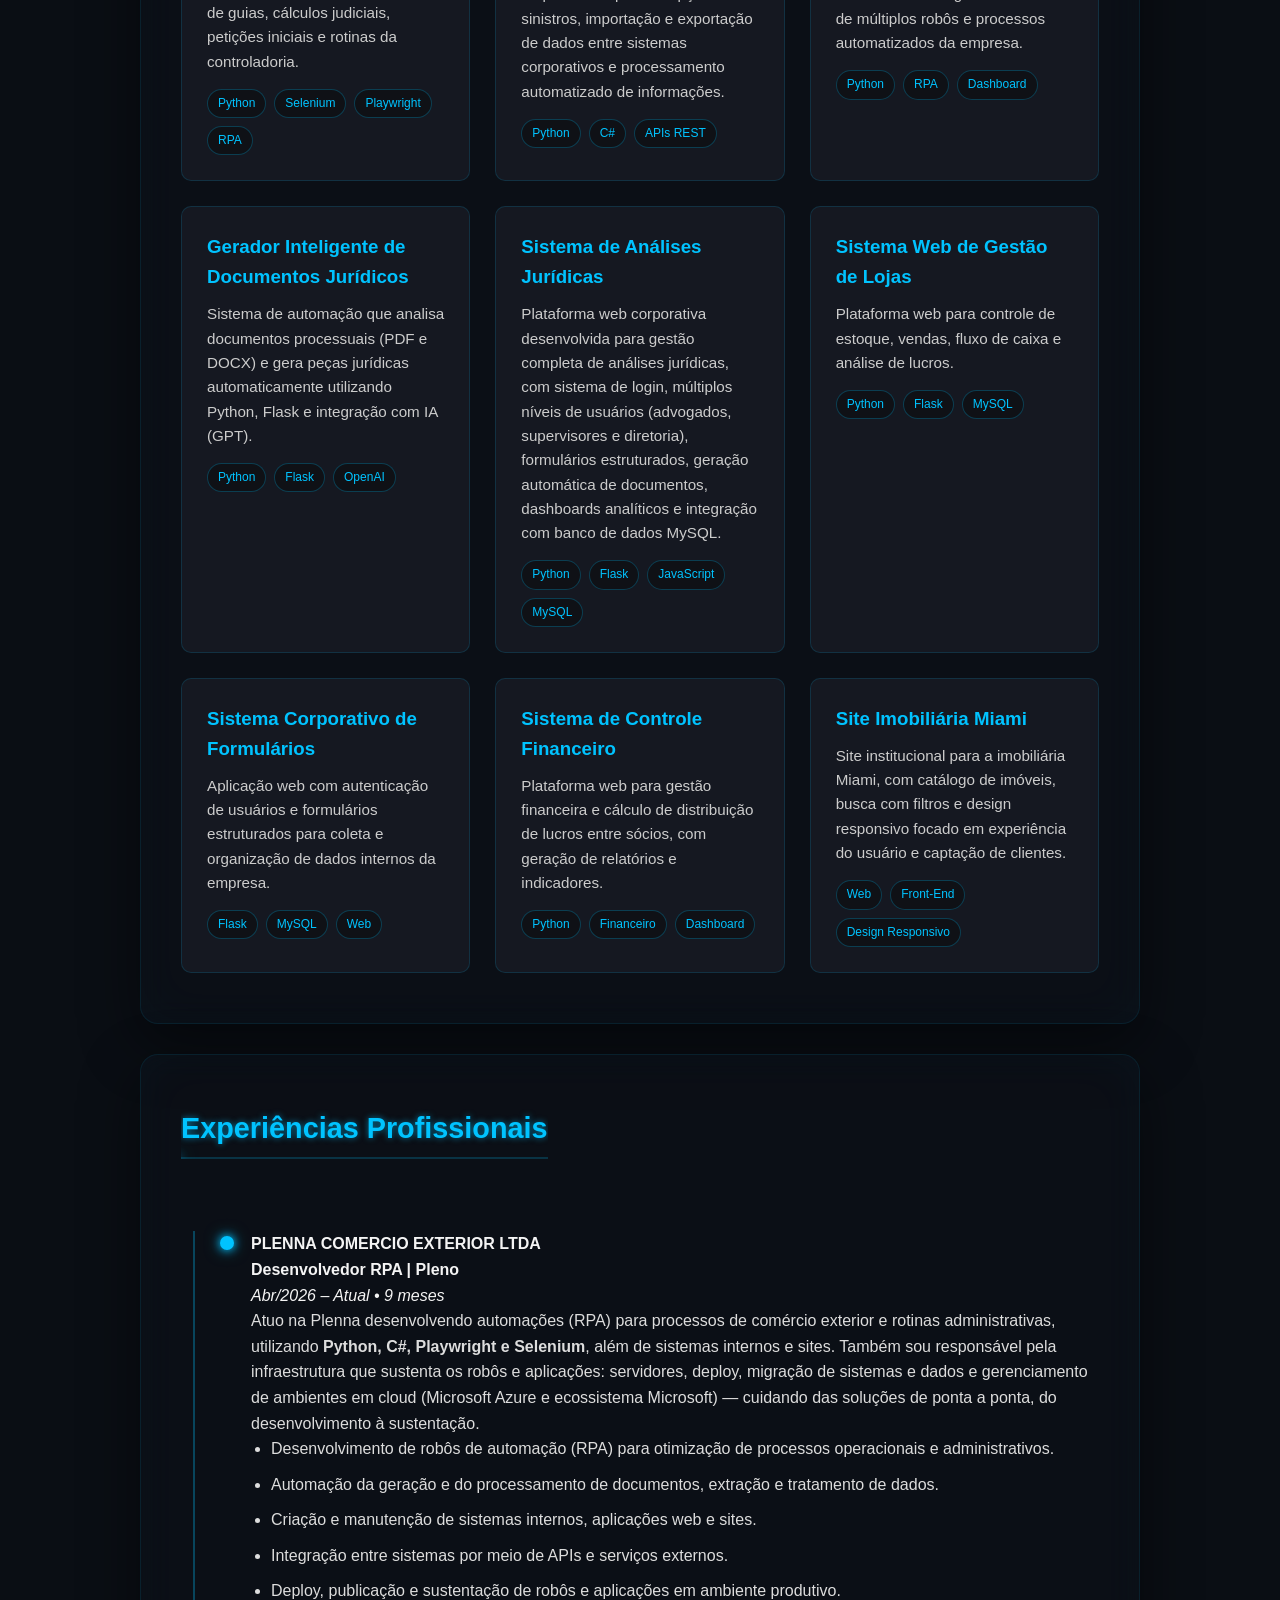
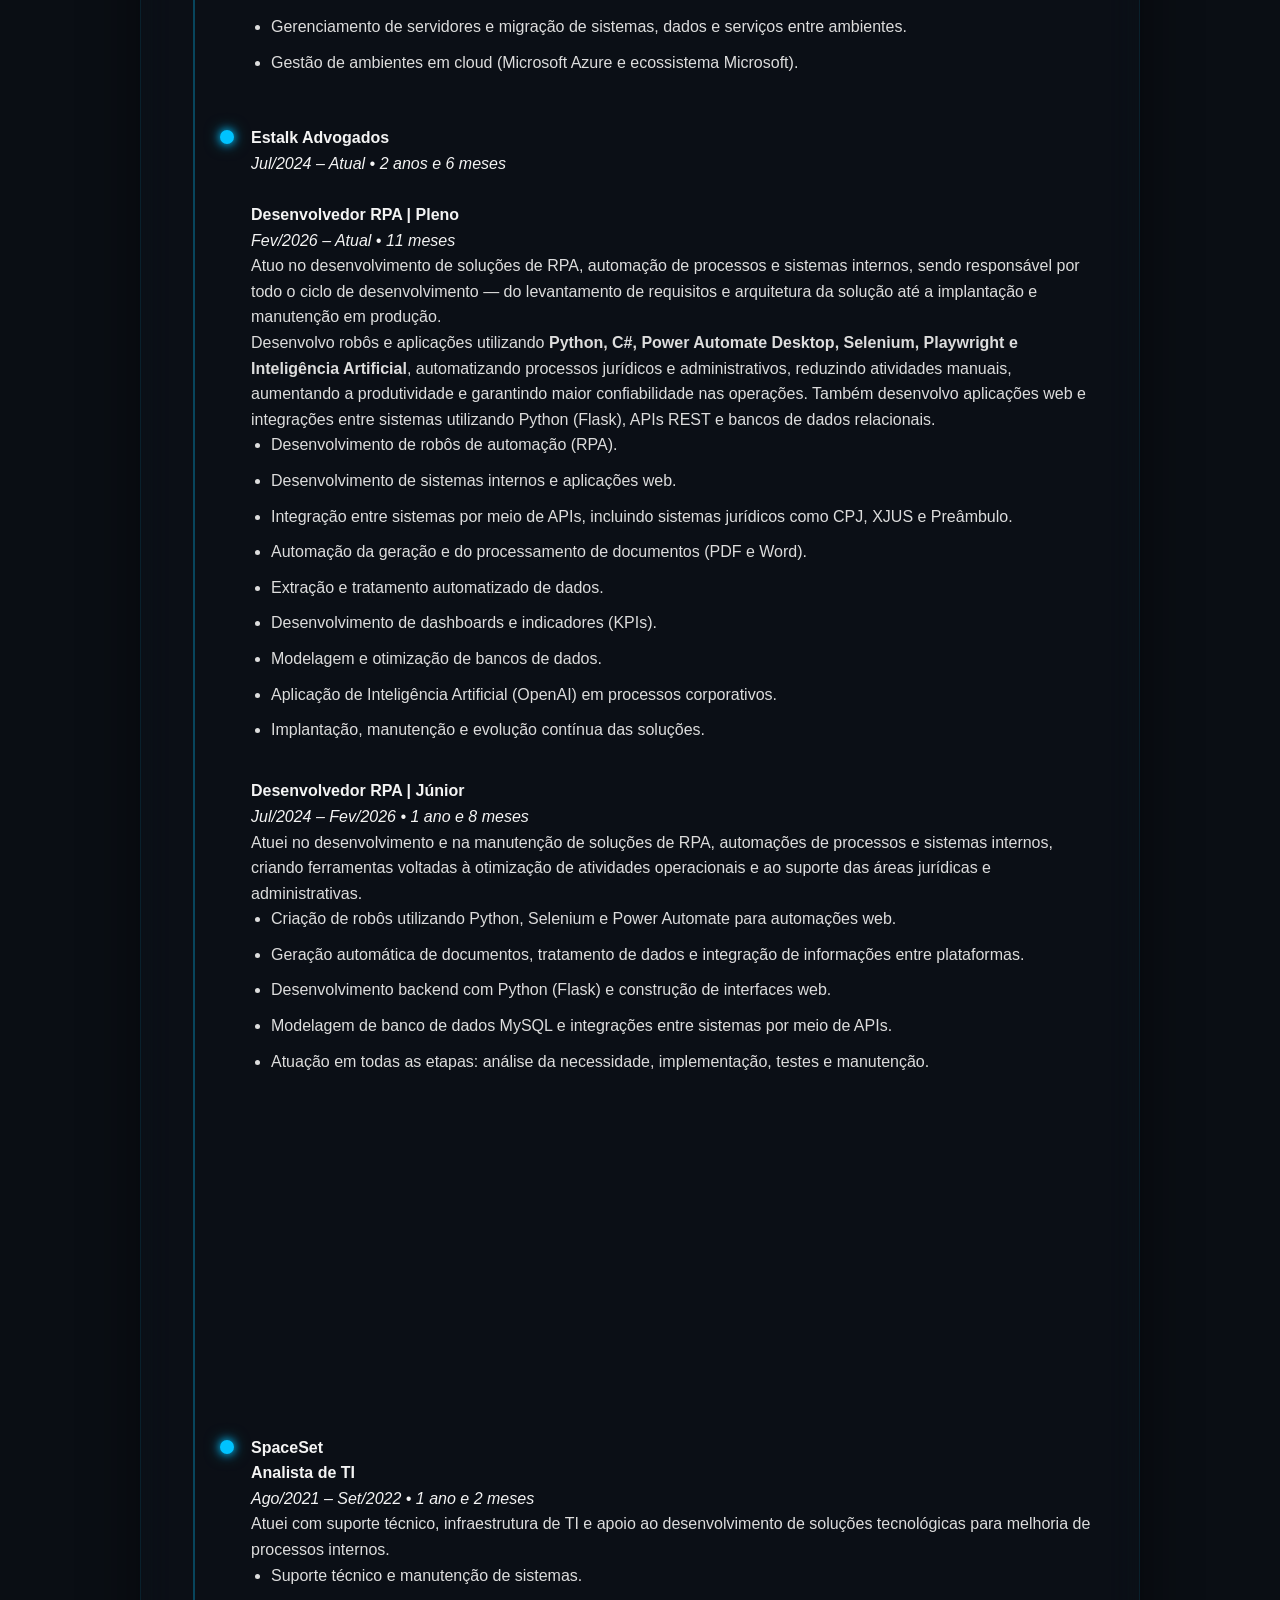
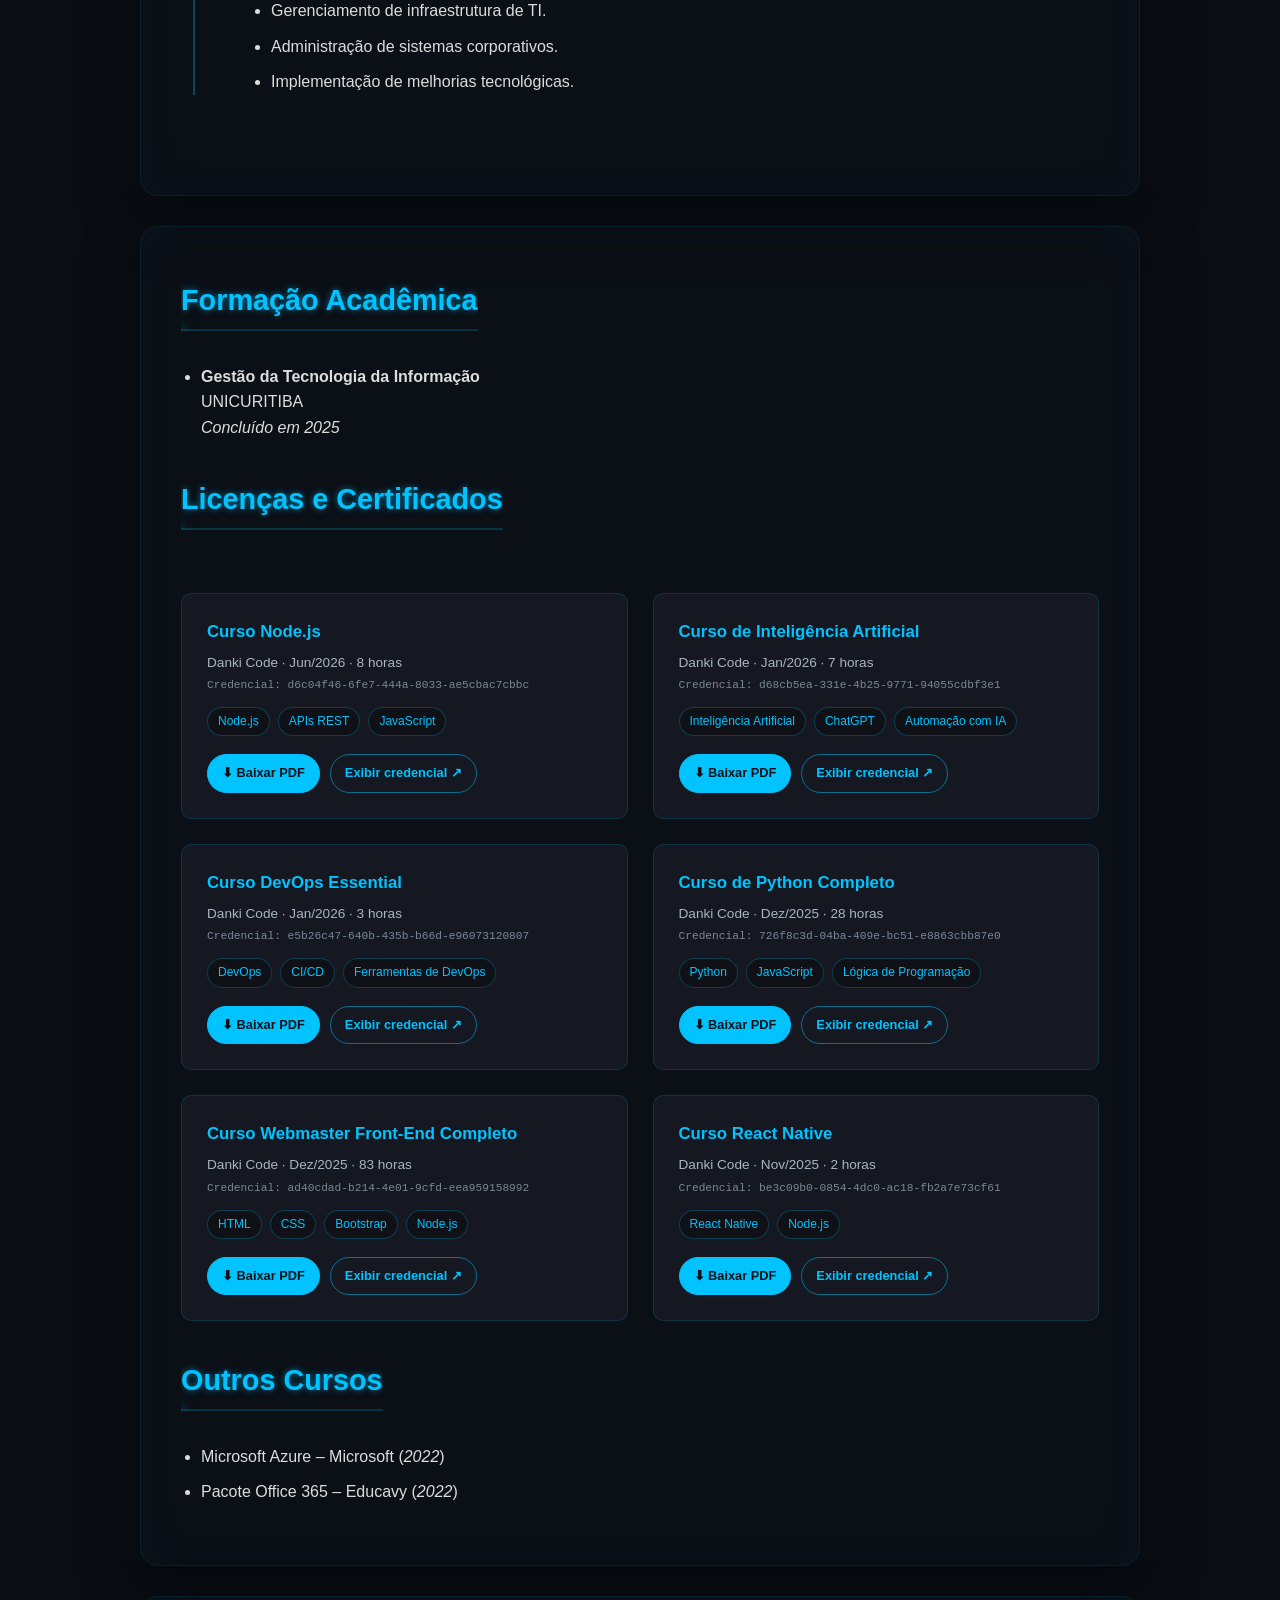
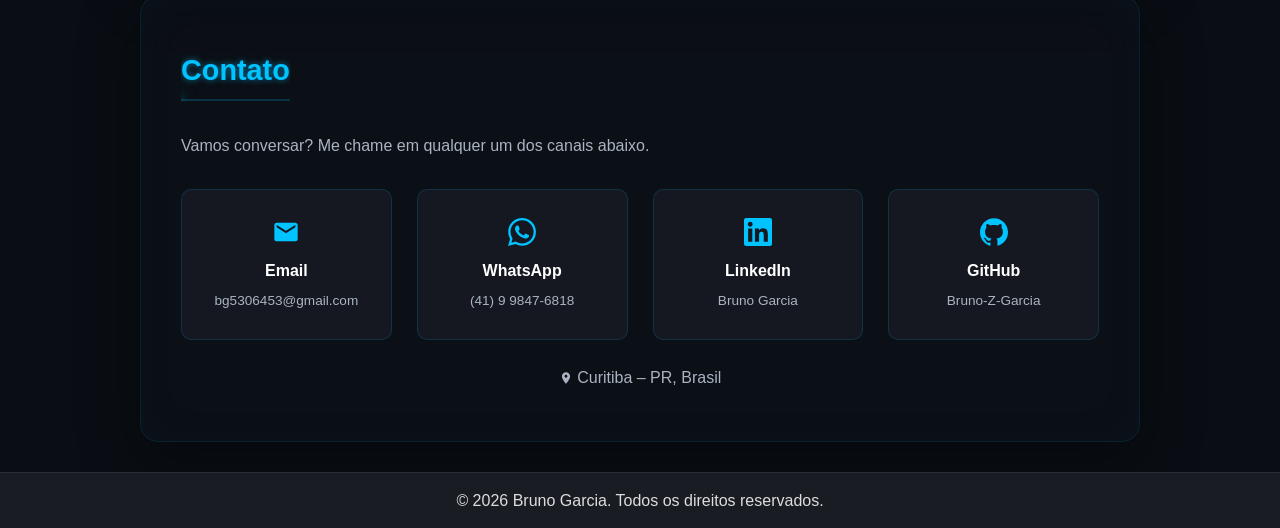
==== commit b32c03ab: "att" ====
--- a/index.html
+++ b/index.html
@@ -6,21 +6,61 @@
     <meta name="viewport" content="width=device-width, initial-scale=1.0" />
     <title>Bruno Garcia | Desenvolvedor RPA</title>
     <meta name="description" content="Bruno Garcia — Desenvolvedor RPA | Pleno, em Curitiba/PR. Automação de processos com Python, C#, Playwright, Selenium e Power Automate Desktop, integrações via APIs REST e IA aplicada a processos corporativos." />
+    <meta name="theme-color" content="#0a0e14" />
+    <link rel="canonical" href="https://bruno-z-garcia.github.io/Curriculo-Bruno-Garcia/" />
+
+    <!-- Open Graph: preview ao compartilhar o link (LinkedIn, WhatsApp etc.) -->
+    <meta property="og:type" content="website" />
+    <meta property="og:title" content="Bruno Garcia | Desenvolvedor RPA" />
+    <meta property="og:description" content="Desenvolvedor RPA | Pleno em Curitiba/PR. Automação de processos com Python, C#, Playwright, Selenium e Power Automate Desktop, APIs REST e IA aplicada a processos corporativos." />
+    <meta property="og:url" content="https://bruno-z-garcia.github.io/Curriculo-Bruno-Garcia/" />
+    <meta property="og:image" content="https://bruno-z-garcia.github.io/Curriculo-Bruno-Garcia/assets/Foto_perfil.jpg" />
+    <meta property="og:locale" content="pt_BR" />
+    <meta name="twitter:card" content="summary" />
+    <meta name="twitter:title" content="Bruno Garcia | Desenvolvedor RPA" />
+    <meta name="twitter:description" content="Desenvolvedor RPA | Pleno em Curitiba/PR. Automação de processos com Python, C#, Playwright, Selenium e Power Automate Desktop, APIs REST e IA." />
+    <meta name="twitter:image" content="https://bruno-z-garcia.github.io/Curriculo-Bruno-Garcia/assets/Foto_perfil.jpg" />
+
     <link rel="icon" type="image/png" href="favicon.png">
+
+    <script type="application/ld+json">
+    {
+        "@context": "https://schema.org",
+        "@type": "Person",
+        "name": "Bruno Garcia",
+        "jobTitle": "Desenvolvedor RPA",
+        "url": "https://bruno-z-garcia.github.io/Curriculo-Bruno-Garcia/",
+        "image": "https://bruno-z-garcia.github.io/Curriculo-Bruno-Garcia/assets/Foto_perfil.jpg",
+        "email": "mailto:bg5306453@gmail.com",
+        "telephone": "+55 41 99847-6818",
+        "address": {
+            "@type": "PostalAddress",
+            "addressLocality": "Curitiba",
+            "addressRegion": "PR",
+            "addressCountry": "BR"
+        },
+        "alumniOf": "UniCuritiba",
+        "sameAs": [
+            "https://www.linkedin.com/in/bruno-garcia-b0013a254/",
+            "https://github.com/Bruno-Z-Garcia"
+        ],
+        "knowsAbout": ["RPA", "Automação de Processos", "Python", "C#", "Playwright", "Selenium", "Power Automate", "APIs REST", "Inteligência Artificial", "MySQL", "SQL Server", "Microsoft Azure"]
+    }
+    </script>
     <link rel="stylesheet" href="style.css" />
     <script>document.documentElement.classList.add("js");</script>
 
 </head>
 <body>
-    <div id="circuito-fundo" class="circuito-camada"></div>
-    <div id="circuito-frente" class="circuito-camada"></div>
-    <div id="circuito-glow" class="circuito-camada"></div>
-    <canvas id="bg-canvas"></canvas>
-    <div id="bg-overlay"></div>
-    <div id="barra-progresso"></div>
+    <div id="circuito-fundo" class="circuito-camada" aria-hidden="true"></div>
+    <div id="circuito-frente" class="circuito-camada" aria-hidden="true"></div>
+    <div id="circuito-glow" class="circuito-camada" aria-hidden="true"></div>
+    <canvas id="bg-canvas" aria-hidden="true"></canvas>
+    <div id="bg-overlay" aria-hidden="true"></div>
+    <div id="barra-progresso" aria-hidden="true"></div>
     <nav class="navbar">
     <div class="logo">Bruno Garcia</div>
-    <button class="menu-toggle" onclick="toggleMenu()">☰</button>
+    <button class="menu-toggle" onclick="toggleMenu()" aria-label="Abrir menu" aria-expanded="false" aria-controls="menu">☰</button>
     <ul class="menu" id="menu">
             <li><a href="#sobre">Sobre Mim</a></li>
             <li><a href="#habilidades">Habilidades</a></li>
@@ -38,10 +78,21 @@
     </nav>
     <header>
     <div class="container">
-        <img src="assets/Foto_perfil.jpg" alt="Foto de Bruno Garcia" class="foto-perfil" />
+        <img src="assets/Foto_perfil.jpg" alt="Foto de Bruno Garcia" class="foto-perfil" width="230" height="250" />
         <h1>Bruno Garcia</h1>
         <p class="subtitulo">Desenvolvedor RPA | Pleno</p>
         <p class="typewriter-linha"><span id="typewriter"></span><span class="cursor">|</span></p>
+        <div class="social-links">
+            <a href="https://github.com/Bruno-Z-Garcia" target="_blank" rel="noopener" aria-label="GitHub" title="GitHub">
+                <svg viewBox="0 0 24 24" width="20" height="20" fill="currentColor" aria-hidden="true"><path d="M12 .297c-6.63 0-12 5.373-12 12 0 5.303 3.438 9.8 8.205 11.385.6.113.82-.258.82-.577 0-.285-.01-1.04-.015-2.04-3.338.724-4.042-1.61-4.042-1.61C4.422 18.07 3.633 17.7 3.633 17.7c-1.087-.744.084-.729.084-.729 1.205.084 1.838 1.236 1.838 1.236 1.07 1.835 2.809 1.305 3.495.998.108-.776.417-1.305.76-1.605-2.665-.3-5.466-1.332-5.466-5.93 0-1.31.465-2.38 1.235-3.22-.135-.303-.54-1.523.105-3.176 0 0 1.005-.322 3.3 1.23.96-.267 1.98-.399 3-.405 1.02.006 2.04.138 3 .405 2.28-1.552 3.285-1.23 3.285-1.23.645 1.653.24 2.873.12 3.176.765.84 1.23 1.91 1.23 3.22 0 4.61-2.805 5.625-5.475 5.92.42.36.81 1.096.81 2.22 0 1.606-.015 2.896-.015 3.286 0 .315.21.69.825.57C20.565 22.092 24 17.592 24 12.297c0-6.627-5.373-12-12-12"/></svg>
+            </a>
+            <a href="https://www.linkedin.com/in/bruno-garcia-b0013a254/" target="_blank" rel="noopener" aria-label="LinkedIn" title="LinkedIn">
+                <svg viewBox="0 0 24 24" width="20" height="20" fill="currentColor" aria-hidden="true"><path d="M20.447 20.452h-3.554v-5.569c0-1.328-.027-3.037-1.852-3.037-1.853 0-2.136 1.445-2.136 2.939v5.667H9.351V9h3.414v1.561h.046c.477-.9 1.637-1.85 3.37-1.85 3.601 0 4.267 2.37 4.267 5.455v6.286zM5.337 7.433c-1.144 0-2.063-.926-2.063-2.065 0-1.138.92-2.063 2.063-2.063 1.14 0 2.064.925 2.064 2.063 0 1.139-.925 2.065-2.064 2.065zm1.782 13.019H3.555V9h3.564v11.452zM22.225 0H1.771C.792 0 0 .774 0 1.729v20.542C0 23.227.792 24 1.771 24h20.451C23.2 24 24 23.227 24 22.271V1.729C24 .774 23.2 0 22.225 0z"/></svg>
+            </a>
+            <a href="mailto:bg5306453@gmail.com" aria-label="Email" title="Email">
+                <svg viewBox="0 0 24 24" width="20" height="20" fill="currentColor" aria-hidden="true"><path d="M20 4H4c-1.1 0-1.99.9-1.99 2L2 18c0 1.1.9 2 2 2h16c1.1 0 2-.9 2-2V6c0-1.1-.9-2-2-2zm0 4-8 5-8-5V6l8 5 8-5v2z"/></svg>
+            </a>
+        </div>
         <a href="#metricas" class="scroll-indicador" aria-label="Rolar para a próxima seção">↓</a>
     </div>
 </header>
@@ -655,11 +706,40 @@
 <section id="contato" class="reveal">
     <div class="container">
     <h2>Contato</h2>
-    <p>Endereço: Curitiba - PR</p>
-    <p>Telefone: (41) 9 9847-6818</p>
-    <p>Email: bg5306453@gmail.com</p>
-    <p>LinkedIn: <a href="https://www.linkedin.com/in/bruno-garcia-b0013a254/" target="_blank">linkedin.com</a></p>
-    <p>GitHub: <a href="https://github.com/Bruno-Z-Garcia" target="_blank">github.com</a></p>
+    <p class="contato-chamada">Vamos conversar? Me chame em qualquer um dos canais abaixo.</p>
+
+    <div class="contato-grid">
+
+        <a class="contato-card" href="mailto:bg5306453@gmail.com">
+            <svg viewBox="0 0 24 24" width="28" height="28" fill="currentColor" aria-hidden="true"><path d="M20 4H4c-1.1 0-1.99.9-1.99 2L2 18c0 1.1.9 2 2 2h16c1.1 0 2-.9 2-2V6c0-1.1-.9-2-2-2zm0 4-8 5-8-5V6l8 5 8-5v2z"/></svg>
+            <h3>Email</h3>
+            <p>bg5306453@gmail.com</p>
+        </a>
+
+        <a class="contato-card" href="https://wa.me/5541998476818" target="_blank" rel="noopener">
+            <svg viewBox="0 0 24 24" width="28" height="28" fill="currentColor" aria-hidden="true"><path d="M17.472 14.382c-.297-.149-1.758-.867-2.03-.967-.273-.099-.471-.148-.67.15-.197.297-.767.966-.94 1.164-.173.199-.347.223-.644.075-.297-.15-1.255-.463-2.39-1.475-.883-.788-1.48-1.761-1.653-2.059-.173-.297-.018-.458.13-.606.134-.133.298-.347.446-.52.149-.174.198-.298.298-.497.099-.198.05-.371-.025-.52-.075-.149-.669-1.612-.916-2.207-.242-.579-.487-.5-.669-.51-.173-.008-.371-.01-.57-.01-.198 0-.52.074-.792.372-.272.297-1.04 1.016-1.04 2.479 0 1.462 1.065 2.875 1.213 3.074.149.198 2.096 3.2 5.077 4.487.709.306 1.262.489 1.694.625.712.227 1.36.195 1.871.118.571-.085 1.758-.719 2.006-1.413.248-.694.248-1.289.173-1.413-.074-.124-.272-.198-.57-.347m-5.421 7.403h-.004a9.87 9.87 0 01-5.031-1.378l-.361-.214-3.741.982.998-3.648-.235-.374a9.86 9.86 0 01-1.51-5.26c.001-5.45 4.436-9.884 9.888-9.884 2.64 0 5.122 1.03 6.988 2.898a9.825 9.825 0 012.893 6.994c-.003 5.45-4.437 9.884-9.885 9.884m8.413-18.297A11.815 11.815 0 0012.05 0C5.495 0 .16 5.335.157 11.892c0 2.096.547 4.142 1.588 5.945L.057 24l6.305-1.654a11.882 11.882 0 005.683 1.448h.005c6.554 0 11.89-5.335 11.893-11.893a11.821 11.821 0 00-3.48-8.413Z"/></svg>
+            <h3>WhatsApp</h3>
+            <p>(41) 9 9847-6818</p>
+        </a>
+
+        <a class="contato-card" href="https://www.linkedin.com/in/bruno-garcia-b0013a254/" target="_blank" rel="noopener">
+            <svg viewBox="0 0 24 24" width="28" height="28" fill="currentColor" aria-hidden="true"><path d="M20.447 20.452h-3.554v-5.569c0-1.328-.027-3.037-1.852-3.037-1.853 0-2.136 1.445-2.136 2.939v5.667H9.351V9h3.414v1.561h.046c.477-.9 1.637-1.85 3.37-1.85 3.601 0 4.267 2.37 4.267 5.455v6.286zM5.337 7.433c-1.144 0-2.063-.926-2.063-2.065 0-1.138.92-2.063 2.063-2.063 1.14 0 2.064.925 2.064 2.063 0 1.139-.925 2.065-2.064 2.065zm1.782 13.019H3.555V9h3.564v11.452zM22.225 0H1.771C.792 0 0 .774 0 1.729v20.542C0 23.227.792 24 1.771 24h20.451C23.2 24 24 23.227 24 22.271V1.729C24 .774 23.2 0 22.225 0z"/></svg>
+            <h3>LinkedIn</h3>
+            <p>Bruno Garcia</p>
+        </a>
+
+        <a class="contato-card" href="https://github.com/Bruno-Z-Garcia" target="_blank" rel="noopener">
+            <svg viewBox="0 0 24 24" width="28" height="28" fill="currentColor" aria-hidden="true"><path d="M12 .297c-6.63 0-12 5.373-12 12 0 5.303 3.438 9.8 8.205 11.385.6.113.82-.258.82-.577 0-.285-.01-1.04-.015-2.04-3.338.724-4.042-1.61-4.042-1.61C4.422 18.07 3.633 17.7 3.633 17.7c-1.087-.744.084-.729.084-.729 1.205.084 1.838 1.236 1.838 1.236 1.07 1.835 2.809 1.305 3.495.998.108-.776.417-1.305.76-1.605-2.665-.3-5.466-1.332-5.466-5.93 0-1.31.465-2.38 1.235-3.22-.135-.303-.54-1.523.105-3.176 0 0 1.005-.322 3.3 1.23.96-.267 1.98-.399 3-.405 1.02.006 2.04.138 3 .405 2.28-1.552 3.285-1.23 3.285-1.23.645 1.653.24 2.873.12 3.176.765.84 1.23 1.91 1.23 3.22 0 4.61-2.805 5.625-5.475 5.92.42.36.81 1.096.81 2.22 0 1.606-.015 2.896-.015 3.286 0 .315.21.69.825.57C20.565 22.092 24 17.592 24 12.297c0-6.627-5.373-12-12-12"/></svg>
+            <h3>GitHub</h3>
+            <p>Bruno-Z-Garcia</p>
+        </a>
+
+    </div>
+
+    <p class="contato-nota">
+        <svg viewBox="0 0 24 24" width="14" height="14" fill="currentColor" aria-hidden="true" style="vertical-align:-2px"><path d="M12 2C8.13 2 5 5.13 5 9c0 5.25 7 13 7 13s7-7.75 7-13c0-3.87-3.13-7-7-7zm0 9.5c-1.38 0-2.5-1.12-2.5-2.5s1.12-2.5 2.5-2.5 2.5 1.12 2.5 2.5-1.12 2.5-2.5 2.5z"/></svg>
+        Curitiba – PR, Brasil
+    </p>
     </div>
 </section>
 <footer>
--- a/style.css
+++ b/style.css
@@ -728,6 +728,58 @@
 
 }
 
+/* ícones sociais do header */
+
+.social-links{
+
+display:flex;
+
+justify-content:center;
+
+gap:14px;
+
+margin-top:18px;
+
+}
+
+.social-links a{
+
+display:inline-flex;
+
+align-items:center;
+
+justify-content:center;
+
+width:42px;
+
+height:42px;
+
+border-radius:50%;
+
+color:#00c3ff;
+
+background:rgba(0,195,255,.08);
+
+border:1px solid rgba(0,195,255,.3);
+
+transition:transform .2s ease,background-color .2s ease,box-shadow .2s ease,color .2s ease;
+
+}
+
+.social-links a:hover{
+
+transform:translateY(-3px);
+
+background:#00c3ff;
+
+color:#0f1116;
+
+box-shadow:
+0 0 12px rgba(0,195,255,.6),
+0 0 25px rgba(0,195,255,.3);
+
+}
+
 .scroll-indicador{
 
 display:inline-block;
@@ -755,7 +807,8 @@
 
 html.js .projeto-card,
 html.js .metrica,
-html.js .cert-card{
+html.js .cert-card,
+html.js .contato-card{
 
 opacity:0;
 
@@ -767,7 +820,8 @@
 
 html.js .projeto-card.visible,
 html.js .metrica.visible,
-html.js .cert-card.visible{
+html.js .cert-card.visible,
+html.js .contato-card.visible{
 
 opacity:1;
 
@@ -779,14 +833,16 @@
 
 html.js .projeto-card.revelado,
 html.js .metrica.revelado,
-html.js .cert-card.revelado{
+html.js .cert-card.revelado,
+html.js .contato-card.revelado{
 
 transition:transform .22s ease,border-color .18s ease,box-shadow .18s ease;
 
 }
 
 html.js .projeto-card.visible:hover,
-html.js .cert-card.visible:hover{
+html.js .cert-card.visible:hover,
+html.js .contato-card.visible:hover{
 
 transform:translateY(-6px);
 
@@ -887,6 +943,7 @@
 html.js .projeto-card,
 html.js .metrica,
 html.js .cert-card,
+html.js .contato-card,
 html.js .timeline-item{
 
 opacity:1 !important;
@@ -1069,6 +1126,98 @@
 }
 
 /* ============================= */
+/* CONTATO EM CARDS */
+/* ============================= */
+
+.contato-chamada{
+
+color:#aab4c0;
+
+margin-bottom:10px;
+
+}
+
+.contato-grid{
+
+display:grid;
+
+grid-template-columns:repeat(auto-fit,minmax(210px,1fr));
+
+gap:25px;
+
+margin-top:30px;
+
+}
+
+.contato-card{
+
+background:#151821;
+
+border:1px solid rgba(0,195,255,.15);
+
+padding:28px 20px;
+
+border-radius:10px;
+
+display:flex;
+
+flex-direction:column;
+
+align-items:center;
+
+text-align:center;
+
+gap:6px;
+
+color:#00c3ff;
+
+transition:transform .25s ease,border-color .2s ease,box-shadow .2s ease;
+
+}
+
+.contato-card:hover{
+
+transform:translateY(-6px);
+
+border-color:#00c3ff;
+
+box-shadow:
+0 0 12px rgba(0,195,255,.2),
+0 0 25px rgba(0,195,255,.15);
+
+}
+
+.contato-card h3{
+
+color:#ffffff;
+
+font-size:1rem;
+
+margin-top:6px;
+
+}
+
+.contato-card p{
+
+font-size:.85rem;
+
+color:#aab4c0;
+
+word-break:break-all;
+
+}
+
+.contato-nota{
+
+margin-top:25px;
+
+color:#aab4c0;
+
+text-align:center;
+
+}
+
+/* ============================= */
 /* AJUSTES RESPONSIVOS EXTRAS */
 /* ============================= */
 
@@ -1137,6 +1286,16 @@
 
 }
 
+/* textos curtos de cards não devem herdar o justify do mobile */
+
+.metrica p,
+.contato-card p,
+.contato-chamada{
+
+text-align:center;
+
+}
+
 }
 
 /* ============================= */
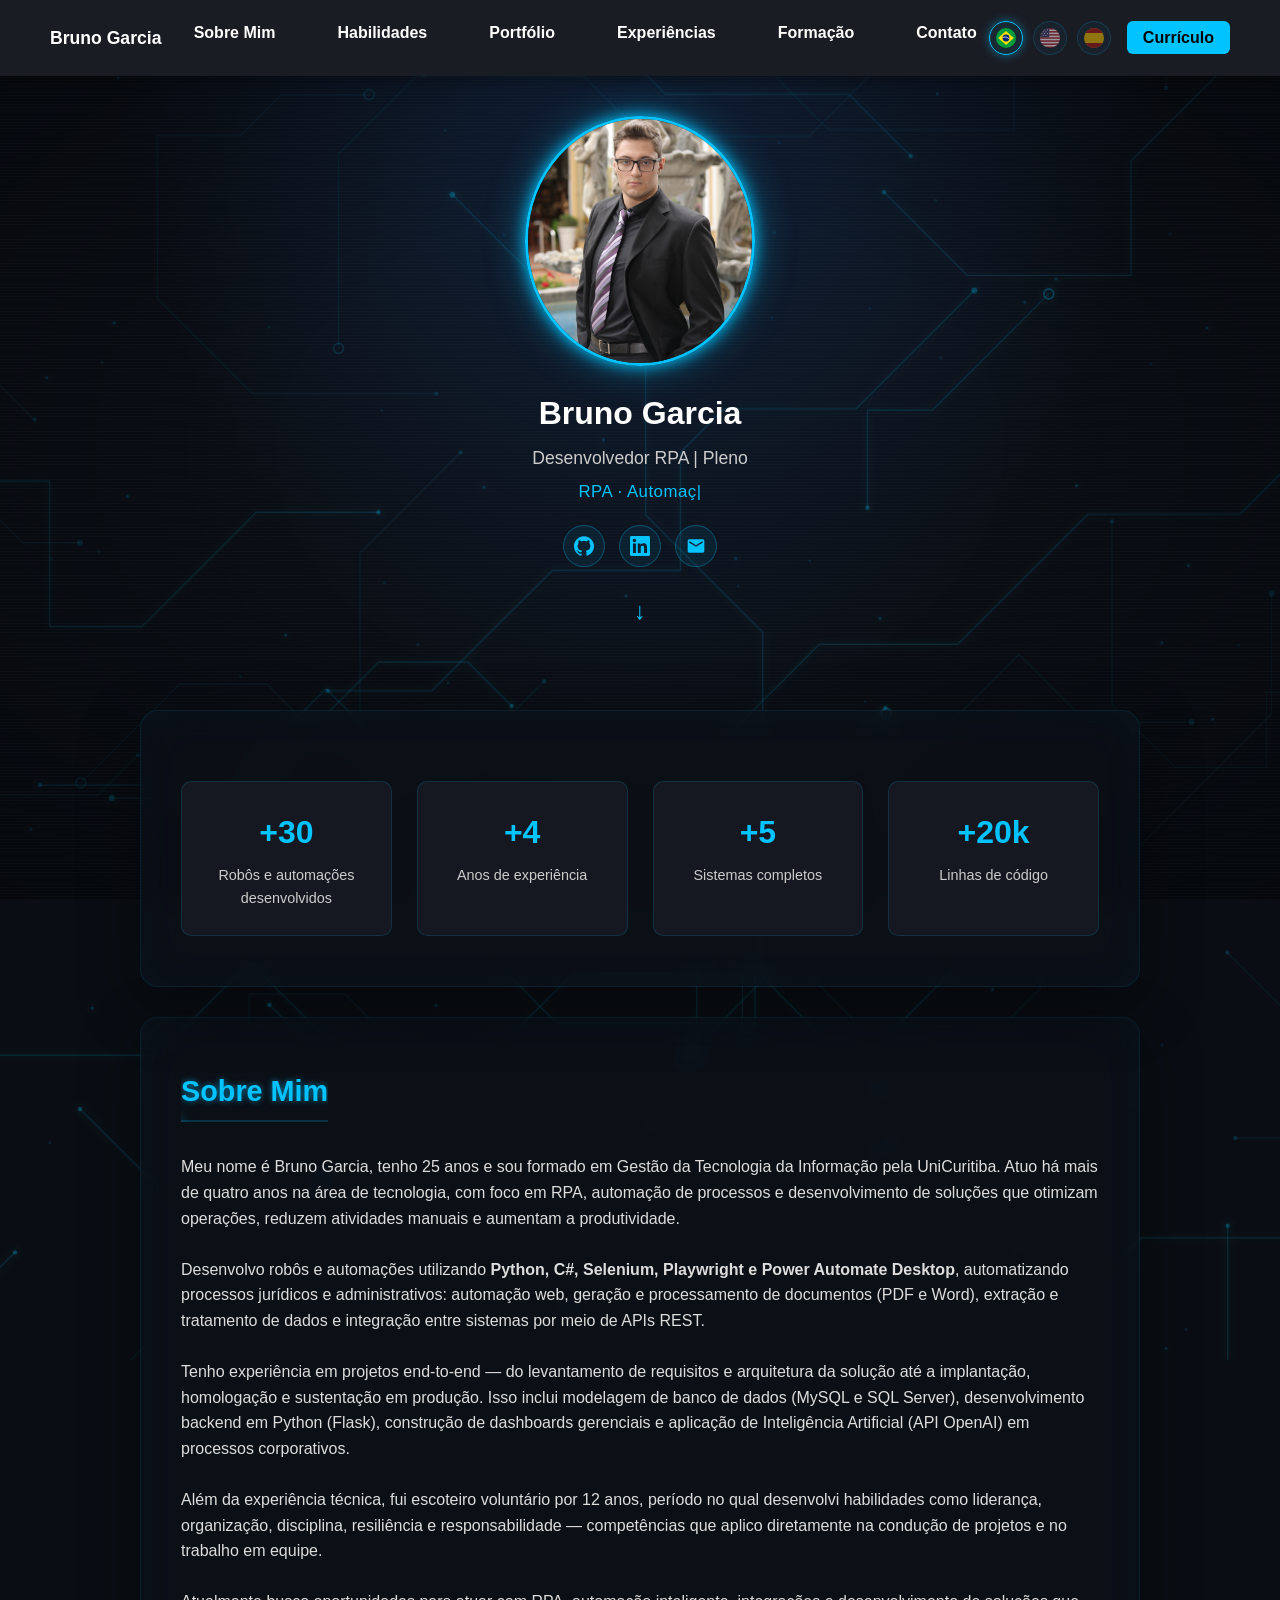
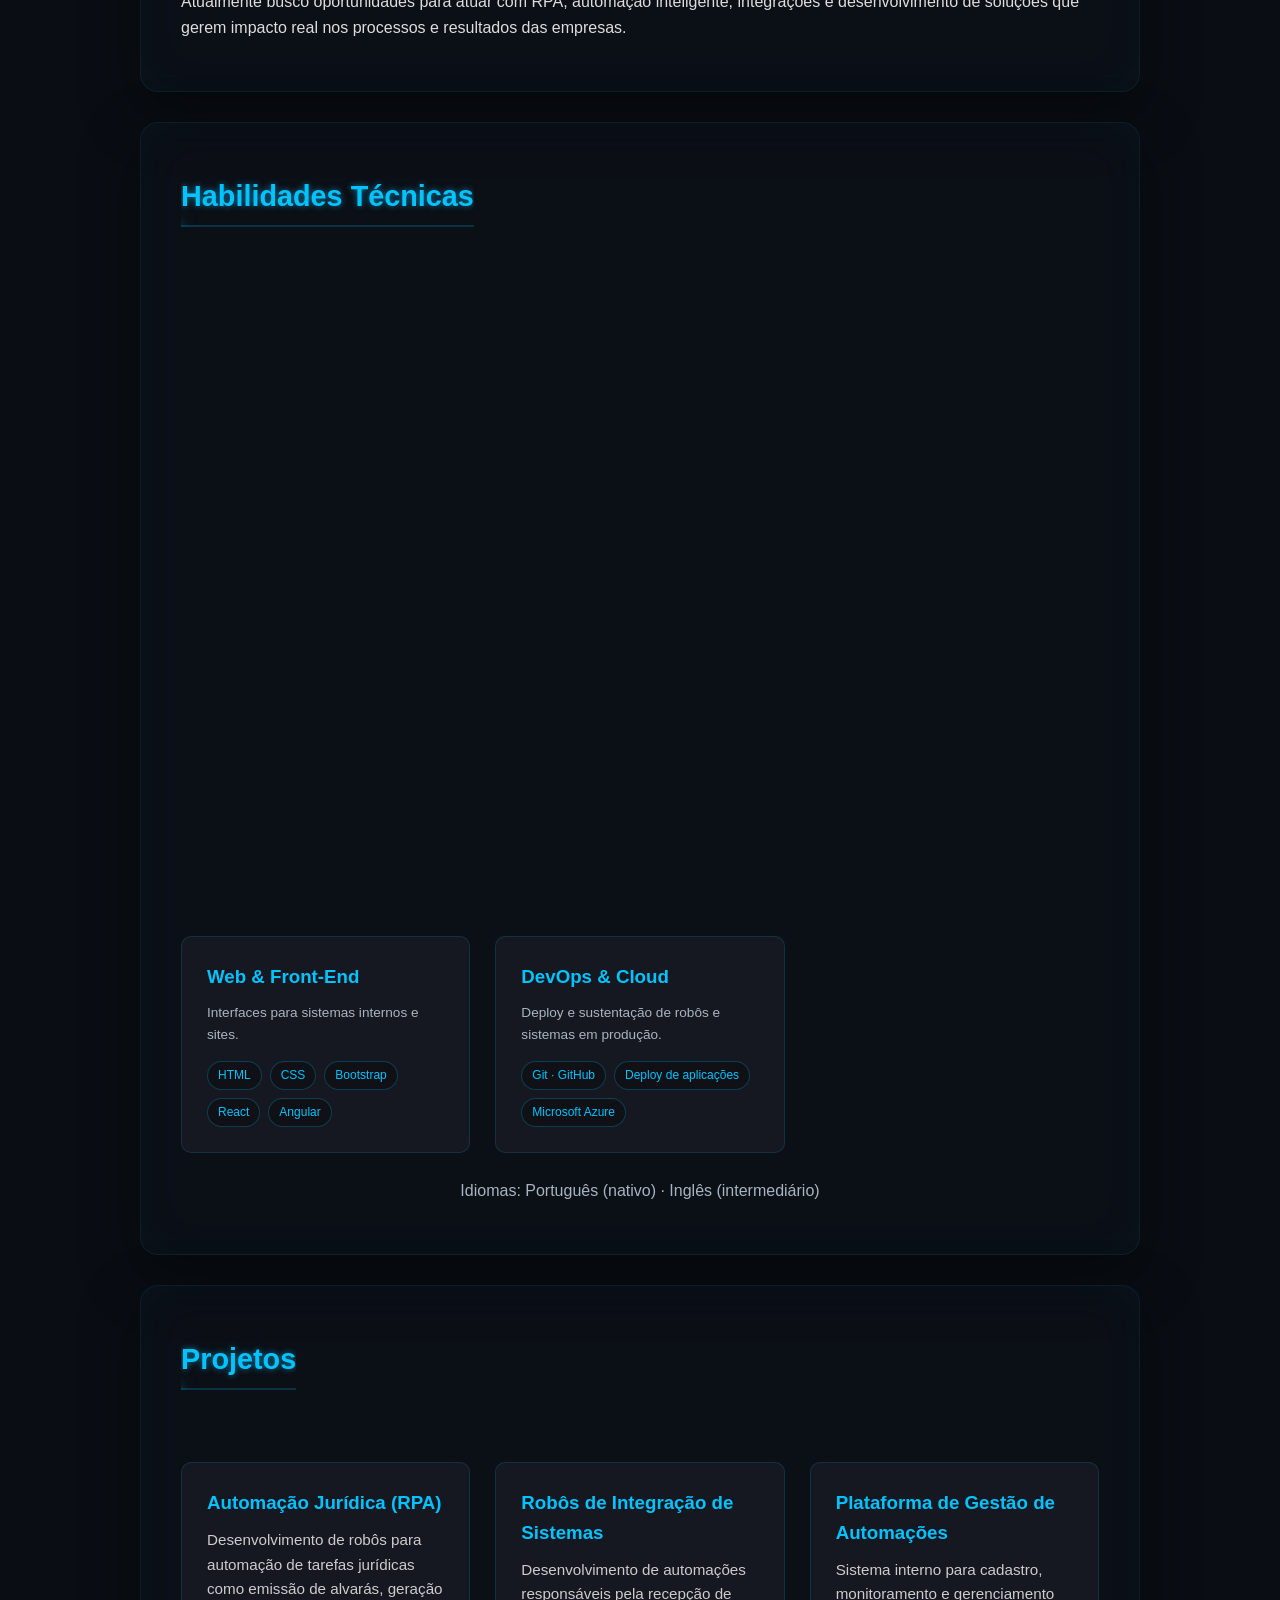
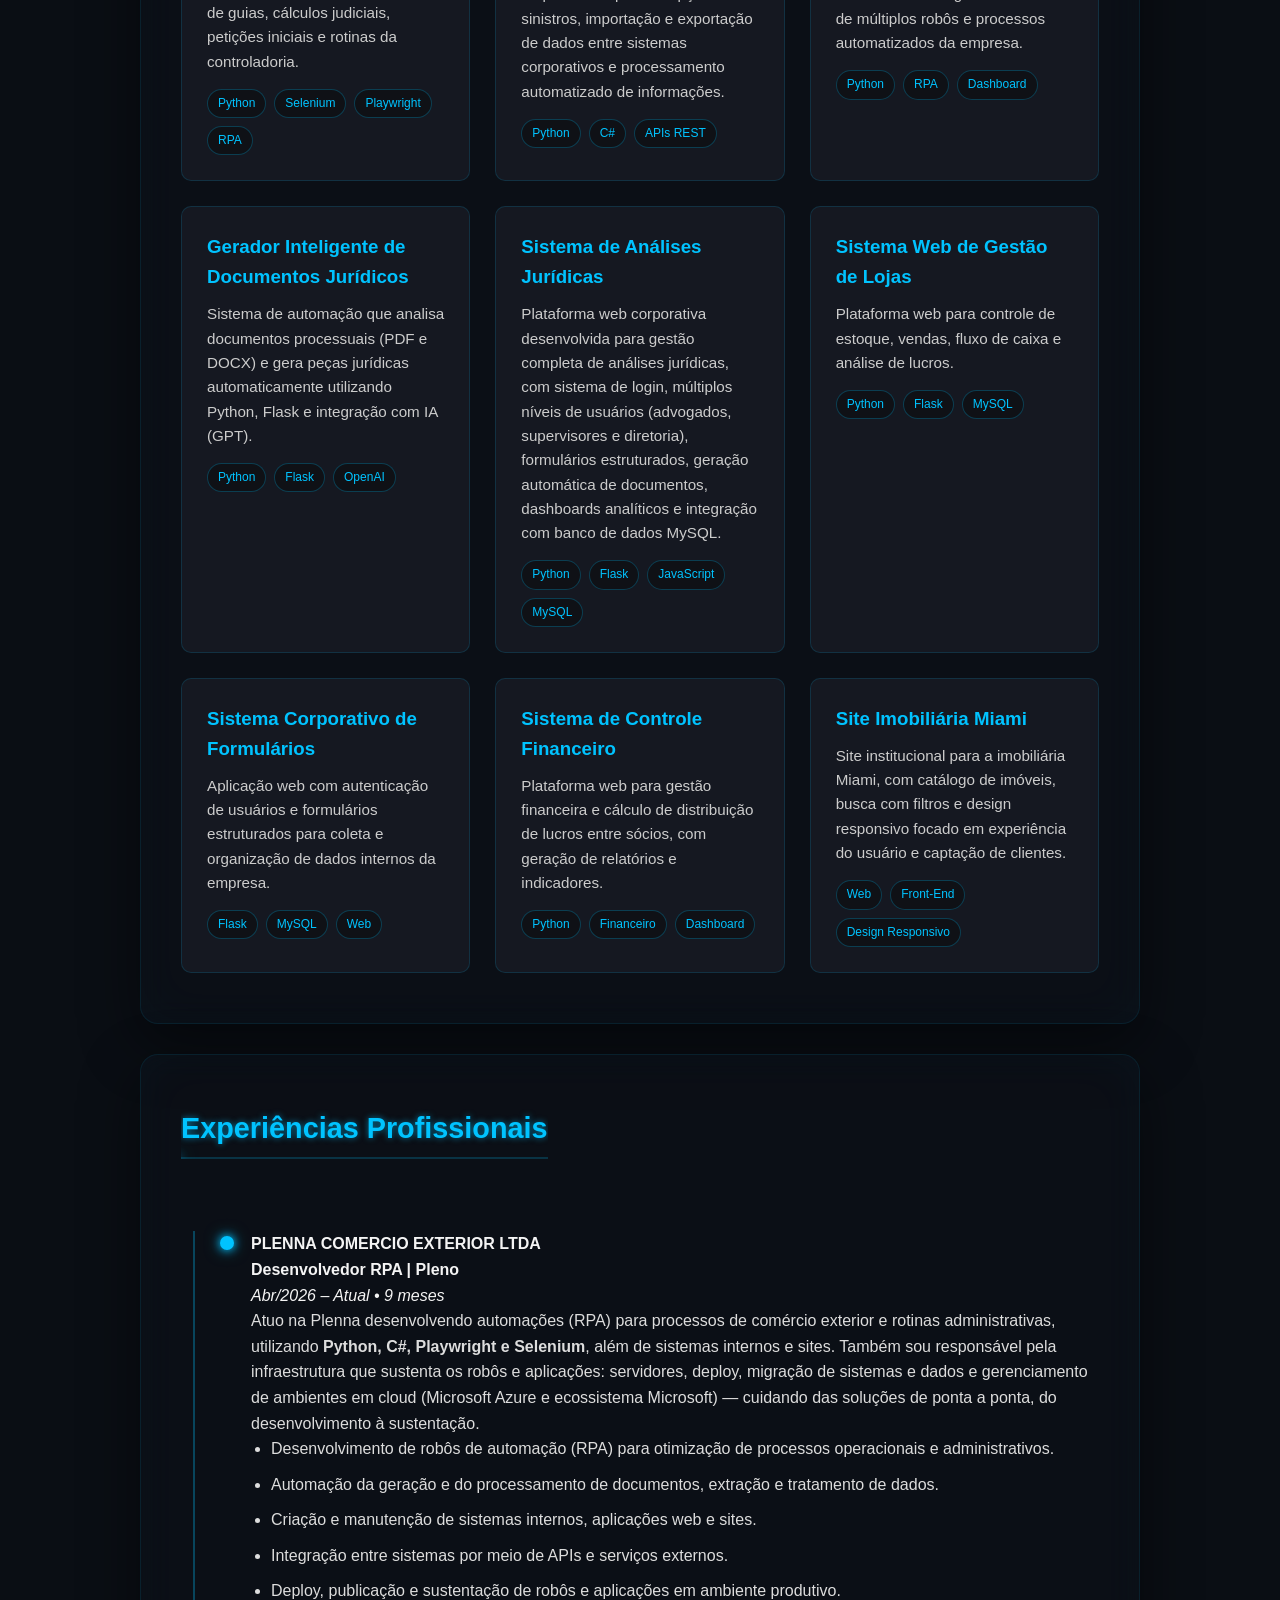
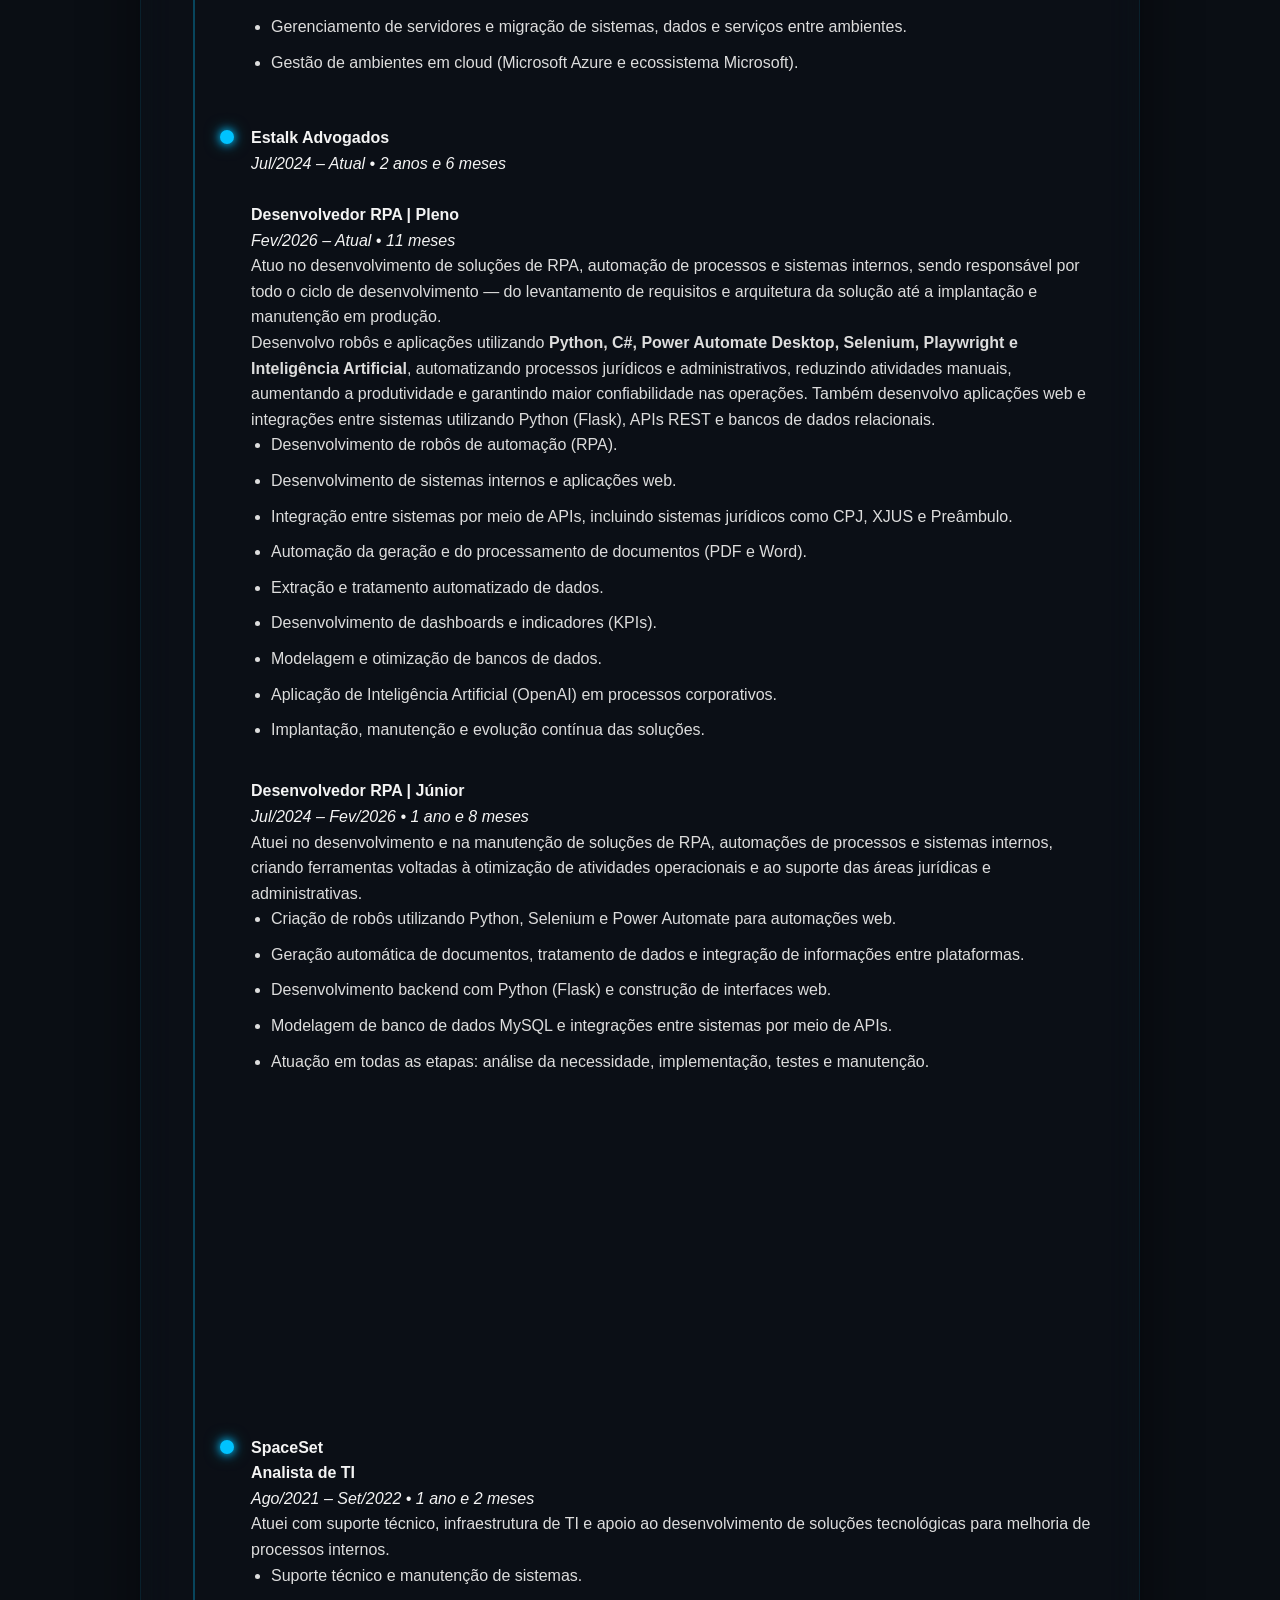
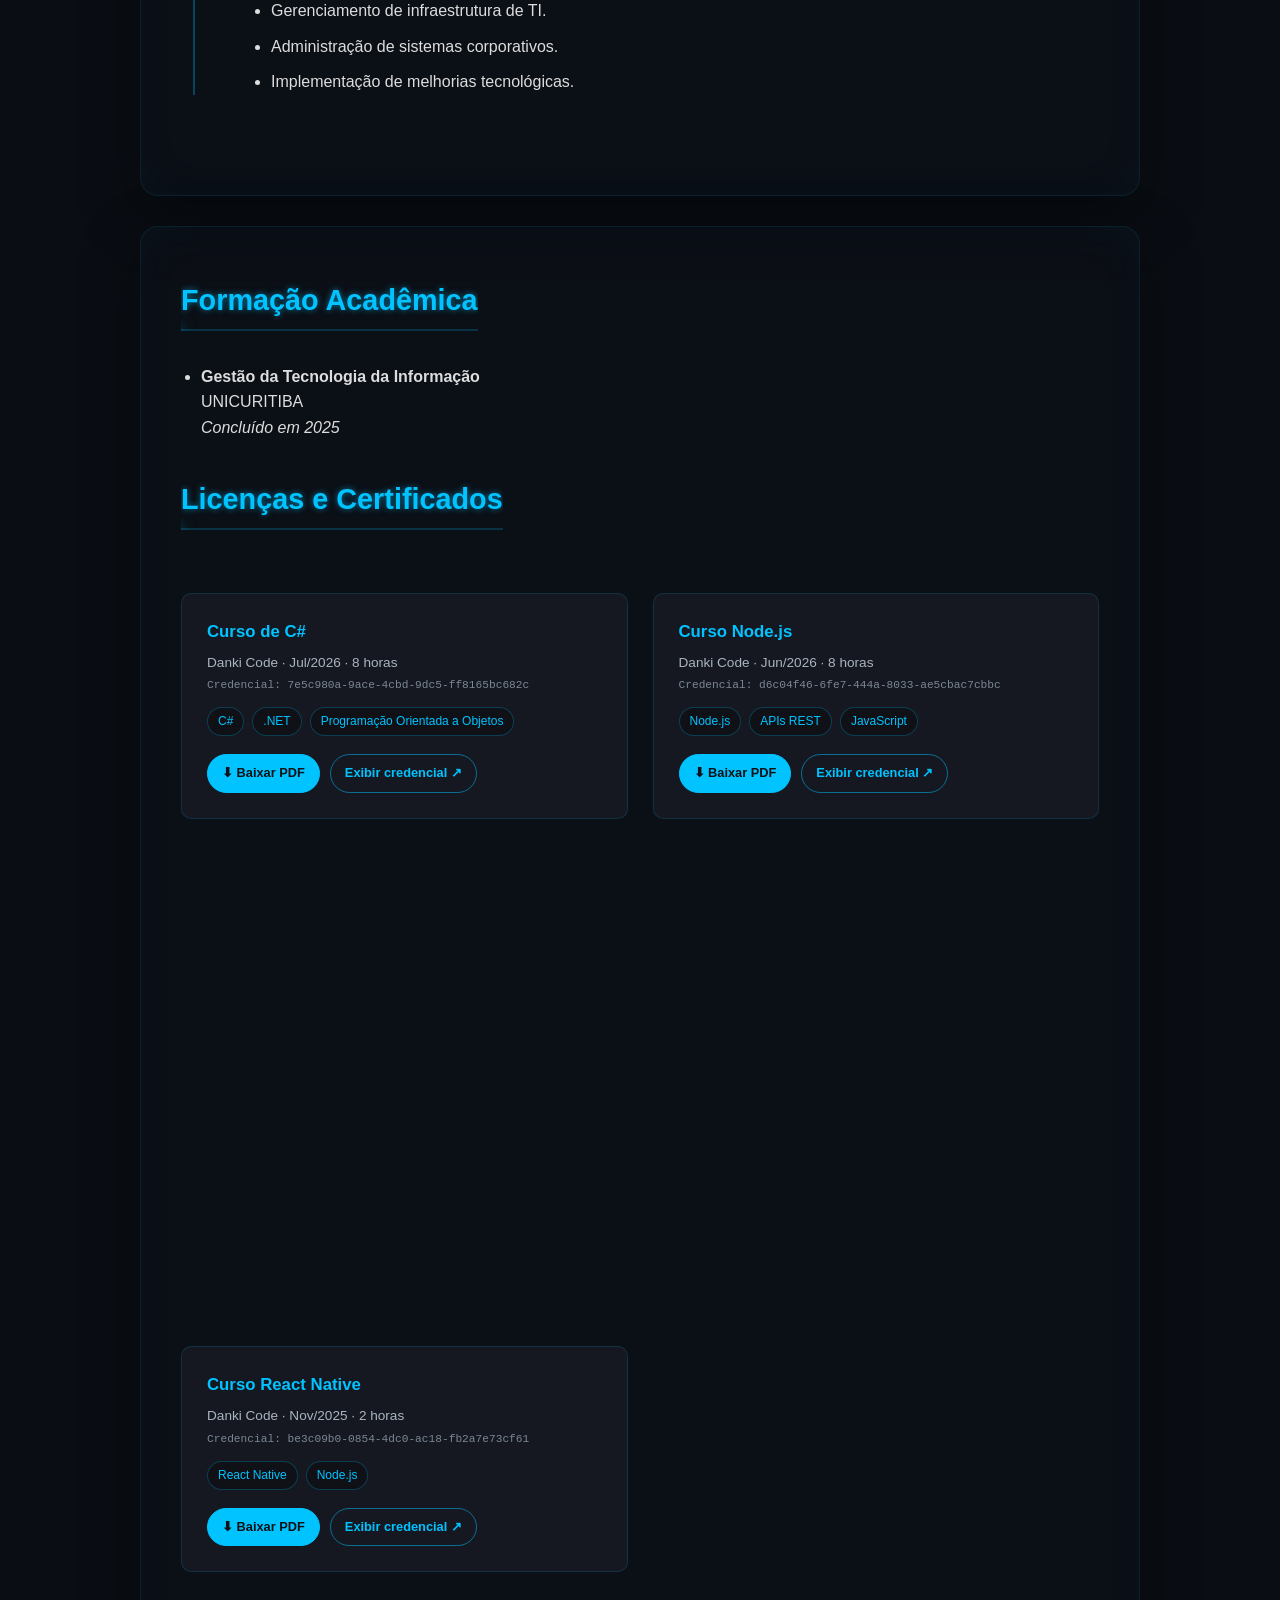
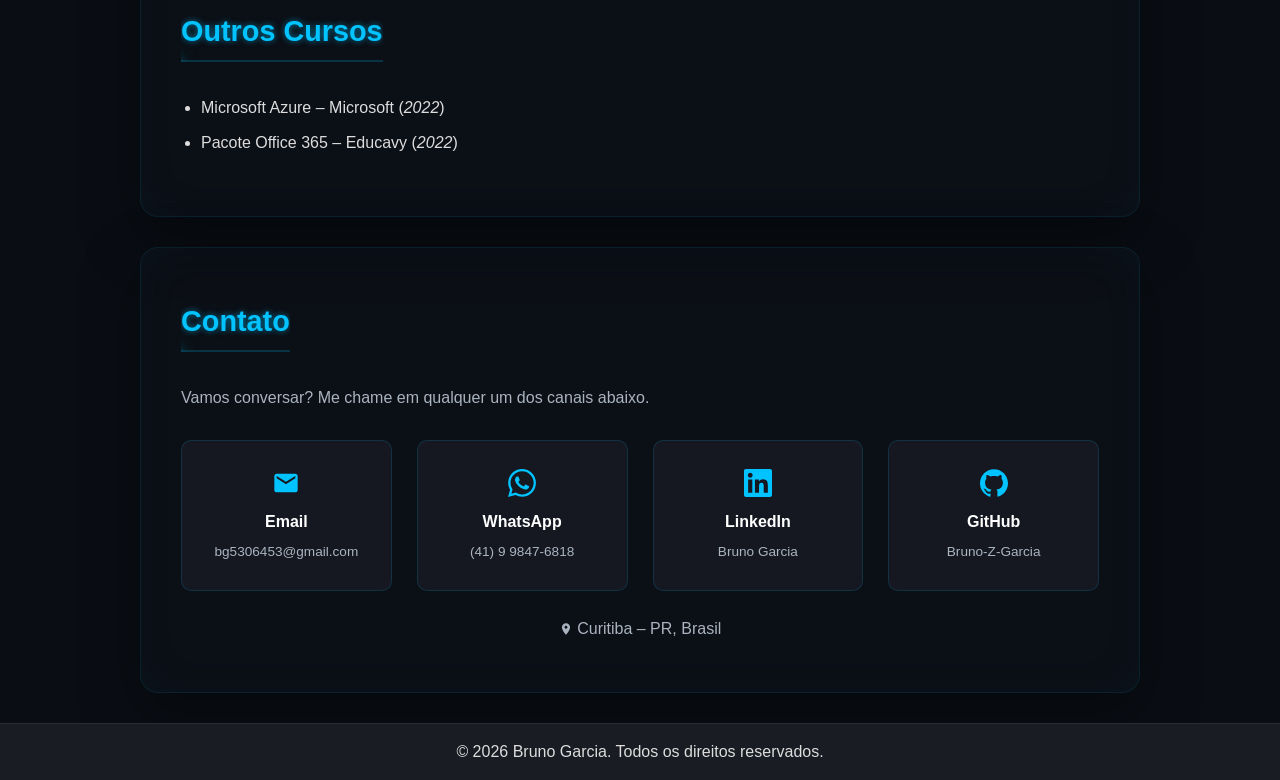
==== commit 2e0be401: "att" ====
--- a/index.html
+++ b/index.html
@@ -8,6 +8,9 @@
     <meta name="description" content="Bruno Garcia — Desenvolvedor RPA | Pleno, em Curitiba/PR. Automação de processos com Python, C#, Playwright, Selenium e Power Automate Desktop, integrações via APIs REST e IA aplicada a processos corporativos." />
     <meta name="theme-color" content="#0a0e14" />
     <link rel="canonical" href="https://bruno-z-garcia.github.io/Curriculo-Bruno-Garcia/" />
+    <link rel="alternate" hreflang="pt-BR" href="https://bruno-z-garcia.github.io/Curriculo-Bruno-Garcia/" />
+    <link rel="alternate" hreflang="en" href="https://bruno-z-garcia.github.io/Curriculo-Bruno-Garcia/index-en.html" />
+    <link rel="alternate" hreflang="es" href="https://bruno-z-garcia.github.io/Curriculo-Bruno-Garcia/index-es.html" />
 
     <!-- Open Graph: preview ao compartilhar o link (LinkedIn, WhatsApp etc.) -->
     <meta property="og:type" content="website" />
@@ -72,8 +75,21 @@
         <a href="assets/Bruno_Garcia_Curriculo.pdf" download target="_blank">Currículo</a>
     </li>
     </ul>
-    <div class="curriculo-download desktop-only">
-        <a href="assets/Bruno_Garcia_Curriculo.pdf" download target="_blank">Currículo</a>
+    <div class="navbar-acoes">
+        <div class="lang-toggle" aria-label="Idioma do site">
+            <a href="index.html" class="lang-btn lang-ativo" title="Português (Brasil)" aria-label="Português (Brasil)" aria-current="true">
+                <span class="lang-bandeira" aria-hidden="true"><svg viewBox="0 0 24 24"><rect width="24" height="24" fill="#009b3a"/><path d="M12 3.6 21.4 12 12 20.4 2.6 12z" fill="#fedf00"/><circle cx="12" cy="12" r="4.1" fill="#002776"/><path d="M8.3 11.3a6.6 6.6 0 0 1 7.4 1.5" stroke="#ffffff" stroke-width=".9" fill="none"/></svg></span>
+            </a>
+            <a href="index-en.html" class="lang-btn" title="English (US)" aria-label="English (US)">
+                <span class="lang-bandeira" aria-hidden="true"><svg viewBox="0 0 24 24"><rect width="24" height="24" fill="#b22234"/><g fill="#ffffff"><rect y="1.85" width="24" height="1.85"/><rect y="5.54" width="24" height="1.85"/><rect y="9.23" width="24" height="1.85"/><rect y="12.92" width="24" height="1.85"/><rect y="16.62" width="24" height="1.85"/><rect y="20.31" width="24" height="1.85"/></g><rect width="11" height="11.08" fill="#3c3b6e"/><g fill="#ffffff"><circle cx="2.2" cy="2.2" r=".65"/><circle cx="5.5" cy="2.2" r=".65"/><circle cx="8.8" cy="2.2" r=".65"/><circle cx="3.85" cy="4.4" r=".65"/><circle cx="7.15" cy="4.4" r=".65"/><circle cx="2.2" cy="6.6" r=".65"/><circle cx="5.5" cy="6.6" r=".65"/><circle cx="8.8" cy="6.6" r=".65"/><circle cx="3.85" cy="8.8" r=".65"/><circle cx="7.15" cy="8.8" r=".65"/></g></svg></span>
+            </a>
+            <a href="index-es.html" class="lang-btn" title="Español" aria-label="Español">
+                <span class="lang-bandeira" aria-hidden="true"><svg viewBox="0 0 24 24"><rect width="24" height="24" fill="#f1bf00"/><rect width="24" height="6" fill="#aa151b"/><rect y="18" width="24" height="6" fill="#aa151b"/></svg></span>
+            </a>
+        </div>
+        <div class="curriculo-download desktop-only">
+            <a href="assets/Bruno_Garcia_Curriculo.pdf" download target="_blank">Currículo</a>
+        </div>
     </div>
     </nav>
     <header>
@@ -601,6 +617,21 @@
         <div class="cert-grid">
 
             <div class="cert-card">
+                <h3>Curso de C#</h3>
+                <p class="cert-emissor">Danki Code · Jul/2026 · 8 horas</p>
+                <p class="cert-codigo">Credencial: 7e5c980a-9ace-4cbd-9dc5-ff8165bc682c</p>
+                <div class="tech">
+                    <span>C#</span>
+                    <span>.NET</span>
+                    <span>Programação Orientada a Objetos</span>
+                </div>
+                <div class="cert-botoes">
+                    <a href="assets/Certificados/curso-csharp.pdf" download class="btn-cert btn-cert-download">⬇ Baixar PDF</a>
+                    <a href="https://cursos.dankicode.com/validate-certificate" target="_blank" rel="noopener" class="btn-cert btn-cert-validar">Exibir credencial ↗</a>
+                </div>
+            </div>
+
+            <div class="cert-card">
                 <h3>Curso Node.js</h3>
                 <p class="cert-emissor">Danki Code · Jun/2026 · 8 horas</p>
                 <p class="cert-codigo">Credencial: d6c04f46-6fe7-444a-8033-ae5cbac7cbbc</p>
@@ -746,6 +777,25 @@
     <p>© 2026 Bruno Garcia. Todos os direitos reservados.</p>
 </footer>
 
+<div id="modal-curriculo" class="modal-curriculo" hidden>
+    <div class="modal-fundo" data-fechar></div>
+    <div class="modal-caixa" role="dialog" aria-modal="true" aria-labelledby="modal-curriculo-titulo">
+        <button type="button" class="modal-fechar" aria-label="Fechar" data-fechar>×</button>
+        <h3 id="modal-curriculo-titulo">Baixar currículo</h3>
+        <p>Escolha o idioma do arquivo:</p>
+        <div class="modal-opcoes">
+            <a href="assets/Bruno_Garcia_Curriculo.pdf" download class="modal-opcao">
+                <span class="lang-bandeira" aria-hidden="true"><svg viewBox="0 0 24 24"><rect width="24" height="24" fill="#009b3a"/><path d="M12 3.6 21.4 12 12 20.4 2.6 12z" fill="#fedf00"/><circle cx="12" cy="12" r="4.1" fill="#002776"/><path d="M8.3 11.3a6.6 6.6 0 0 1 7.4 1.5" stroke="#ffffff" stroke-width=".9" fill="none"/></svg></span>
+                <span>Português (BR)</span>
+            </a>
+            <a href="assets/Bruno_Garcia_Resume_EN.pdf" download class="modal-opcao">
+                <span class="lang-bandeira" aria-hidden="true"><svg viewBox="0 0 24 24"><rect width="24" height="24" fill="#b22234"/><g fill="#ffffff"><rect y="1.85" width="24" height="1.85"/><rect y="5.54" width="24" height="1.85"/><rect y="9.23" width="24" height="1.85"/><rect y="12.92" width="24" height="1.85"/><rect y="16.62" width="24" height="1.85"/><rect y="20.31" width="24" height="1.85"/></g><rect width="11" height="11.08" fill="#3c3b6e"/><g fill="#ffffff"><circle cx="2.2" cy="2.2" r=".65"/><circle cx="5.5" cy="2.2" r=".65"/><circle cx="8.8" cy="2.2" r=".65"/><circle cx="3.85" cy="4.4" r=".65"/><circle cx="7.15" cy="4.4" r=".65"/><circle cx="2.2" cy="6.6" r=".65"/><circle cx="5.5" cy="6.6" r=".65"/><circle cx="8.8" cy="6.6" r=".65"/><circle cx="3.85" cy="8.8" r=".65"/><circle cx="7.15" cy="8.8" r=".65"/></g></svg></span>
+                <span>English (US)</span>
+            </a>
+        </div>
+    </div>
+</div>
+
 <button id="btnTopo">↑</button>
 
 <script src="script.js"></script>
--- a/style.css
+++ b/style.css
@@ -273,8 +273,19 @@
 
 @media (max-width: 768px) {
 
+.logo {
+    order: 1;
+}
+
+.navbar-acoes {
+    order: 2;
+    margin-left: auto;
+    margin-right: 14px;
+}
+
 .menu-toggle {
     display: block;
+    order: 3;
 }
 
 .menu {
@@ -283,6 +294,7 @@
     width: 100%;
     margin-top: 10px;
     gap: 10px;
+    order: 4;
 }
 
 .menu.show {
@@ -367,6 +379,25 @@
 }
 
 @media (max-width: 480px) {
+
+/* navbar apertada: encolhe as bandeiras para o logo não encostar nelas */
+.lang-toggle {
+    gap: 7px;
+}
+
+.lang-btn {
+    width: 30px;
+    height: 30px;
+}
+
+.lang-bandeira {
+    width: 17px;
+    height: 17px;
+}
+
+.navbar-acoes {
+    margin-right: 10px;
+}
 
 .foto-perfil {
     width: 130px;
@@ -1356,4 +1387,174 @@
 
 }
 
+}
+
+/* ============================= */
+/* SELETOR DE IDIOMA (NAVBAR) */
+/* ============================= */
+
+.navbar-acoes {
+    display: flex;
+    align-items: center;
+    gap: 16px;
+}
+
+.lang-toggle {
+    display: flex;
+    justify-content: center;
+    gap: 10px;
+}
+
+.lang-btn {
+    display: inline-flex;
+    align-items: center;
+    justify-content: center;
+    width: 34px;
+    height: 34px;
+    border-radius: 50%;
+    background: rgba(0, 195, 255, .08);
+    border: 1px solid rgba(0, 195, 255, .3);
+    opacity: .55;
+    transition: transform .2s ease, box-shadow .2s ease, border-color .2s ease, opacity .2s ease;
+}
+
+.lang-btn:hover {
+    transform: translateY(-3px);
+    opacity: 1;
+    box-shadow:
+        0 0 12px rgba(0, 195, 255, .6),
+        0 0 25px rgba(0, 195, 255, .3);
+}
+
+.lang-btn.lang-ativo {
+    opacity: 1;
+    border-color: #00c3ff;
+    box-shadow: 0 0 10px rgba(0, 195, 255, .5);
+}
+
+.lang-bandeira {
+    display: inline-flex;
+    width: 20px;
+    height: 20px;
+    border-radius: 50%;
+    overflow: hidden;
+    flex-shrink: 0;
+}
+
+.lang-bandeira svg {
+    display: block;
+    width: 100%;
+    height: 100%;
+}
+
+/* ============================= */
+/* MODAL DE DOWNLOAD DO CURRÍCULO */
+/* ============================= */
+
+.modal-curriculo {
+    position: fixed;
+    inset: 0;
+    z-index: 3000;
+    display: flex;
+    align-items: center;
+    justify-content: center;
+    padding: 20px;
+}
+
+.modal-curriculo[hidden] {
+    display: none;
+}
+
+.modal-fundo {
+    position: absolute;
+    inset: 0;
+    background: rgba(4, 6, 10, .75);
+    backdrop-filter: blur(4px);
+    -webkit-backdrop-filter: blur(4px);
+}
+
+.modal-caixa {
+    position: relative;
+    width: 100%;
+    max-width: 340px;
+    padding: 28px 26px 24px;
+    border-radius: 16px;
+    background: rgba(13, 17, 25, .97);
+    border: 1px solid rgba(0, 195, 255, .25);
+    text-align: center;
+    box-shadow:
+        0 20px 60px rgba(0, 0, 0, .6),
+        0 0 30px rgba(0, 195, 255, .15);
+    animation: modalEntrar .25s ease;
+}
+
+@keyframes modalEntrar {
+    from { opacity: 0; transform: translateY(14px) scale(.97); }
+    to { opacity: 1; transform: translateY(0) scale(1); }
+}
+
+.modal-caixa h3 {
+    color: #ffffff;
+    font-size: 1.15rem;
+}
+
+.modal-caixa p {
+    color: #aab4c0;
+    font-size: .9rem;
+    margin-top: 4px;
+}
+
+.modal-fechar {
+    position: absolute;
+    top: 10px;
+    right: 14px;
+    background: none;
+    border: none;
+    color: #8a95a1;
+    font-size: 1.4rem;
+    line-height: 1;
+    cursor: pointer;
+    transition: color .2s ease;
+}
+
+.modal-fechar:hover {
+    color: #00c3ff;
+}
+
+.modal-opcoes {
+    display: flex;
+    flex-direction: column;
+    gap: 10px;
+    margin-top: 18px;
+}
+
+.modal-opcao {
+    display: flex;
+    align-items: center;
+    gap: 12px;
+    padding: 10px 14px;
+    border-radius: 10px;
+    background: rgba(0, 195, 255, .06);
+    border: 1px solid rgba(0, 195, 255, .25);
+    color: #f4f4f4;
+    font-weight: 600;
+    transition: background-color .2s ease, transform .2s ease, box-shadow .2s ease;
+}
+
+.modal-opcao:hover {
+    background: rgba(0, 195, 255, .16);
+    transform: translateY(-2px);
+    box-shadow: 0 0 12px rgba(0, 195, 255, .25);
+}
+
+body.modal-aberto {
+    overflow: hidden;
+}
+
+@media (prefers-reduced-motion: reduce) {
+
+    .modal-caixa {
+        animation: none;
+    }
+
 }
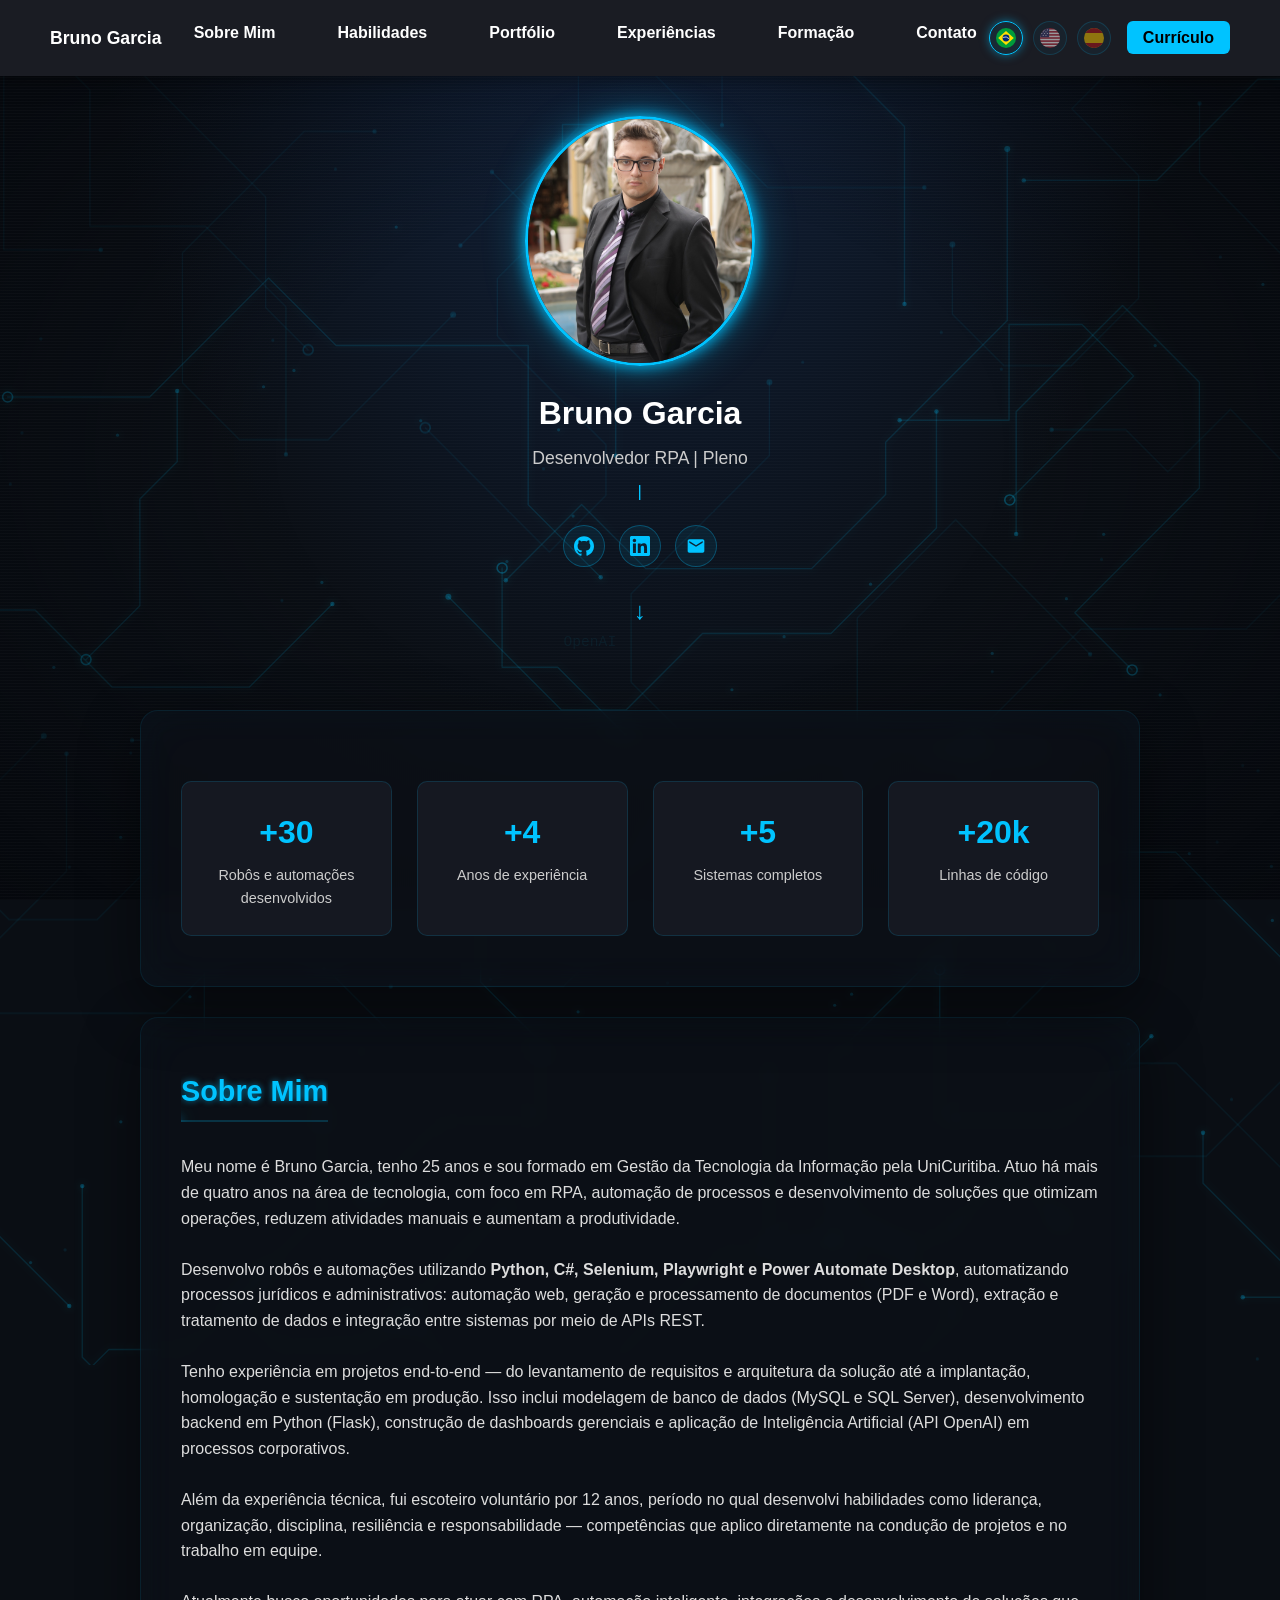
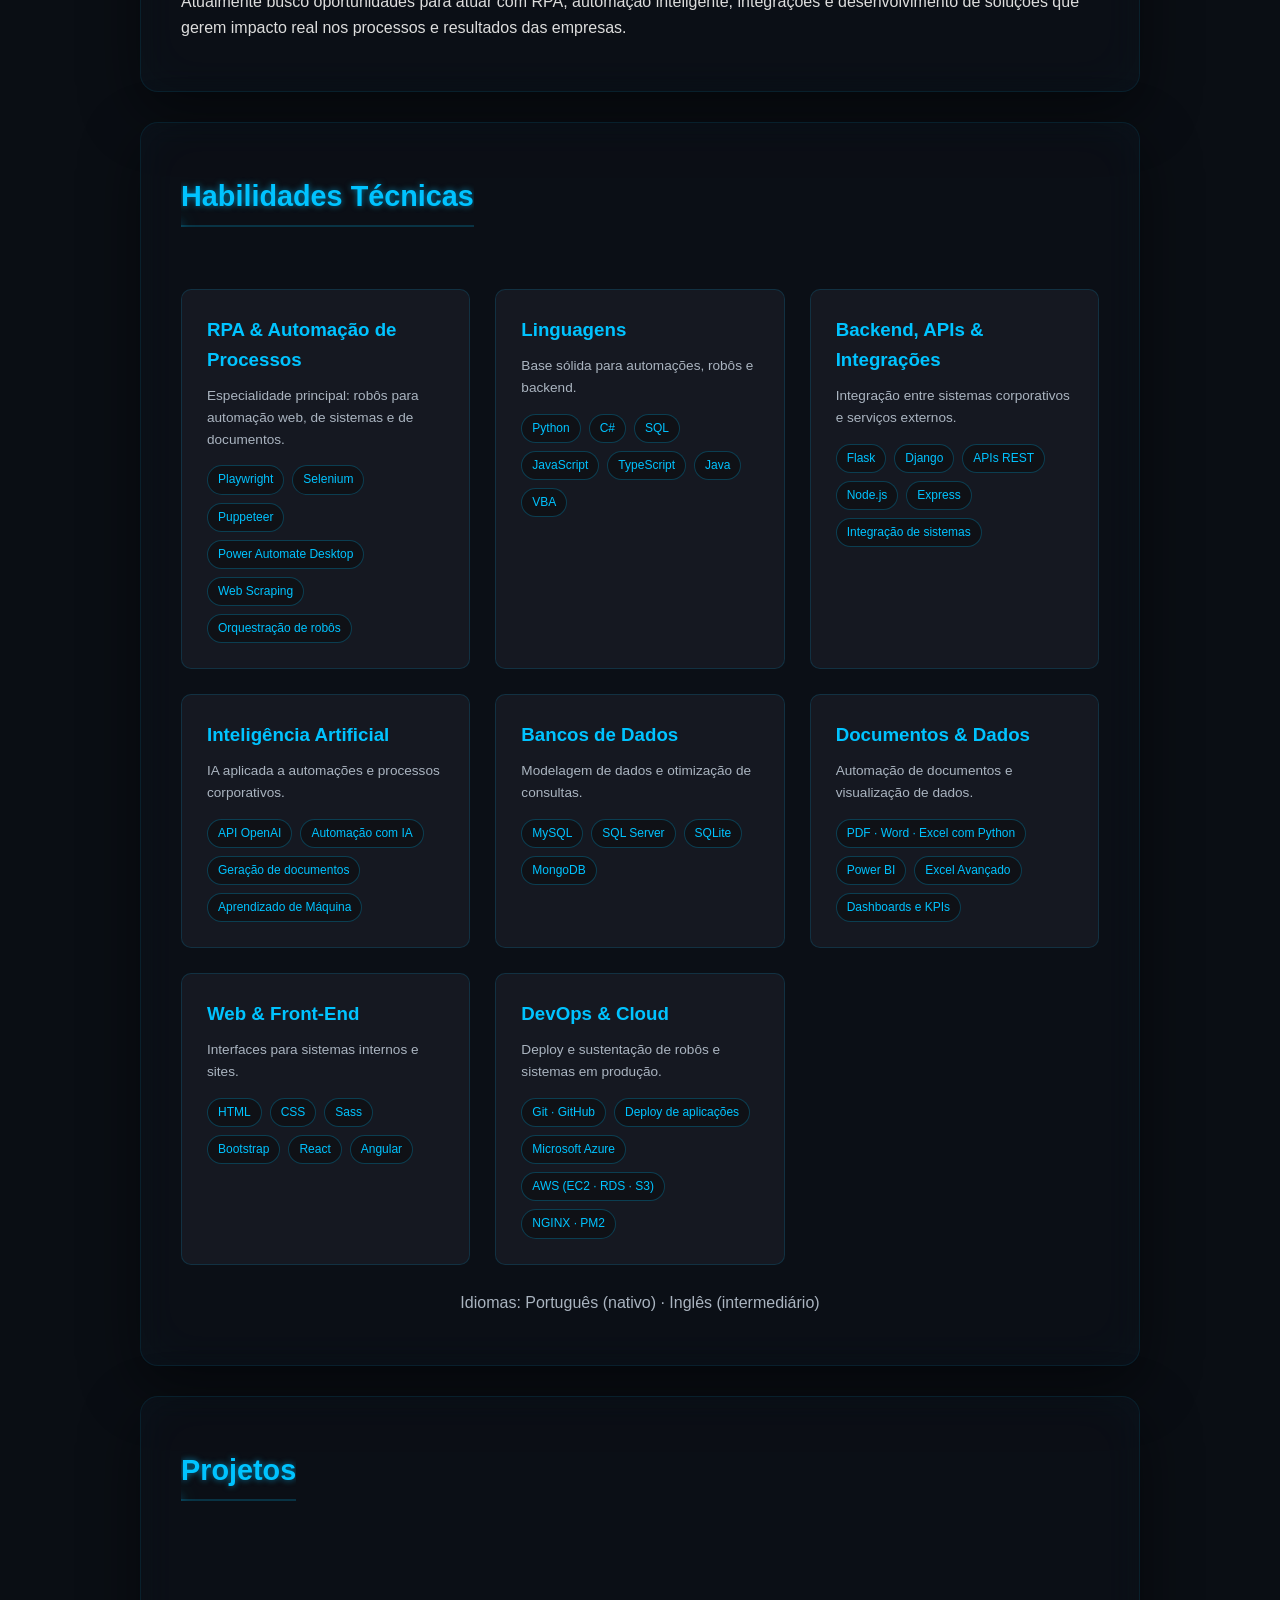
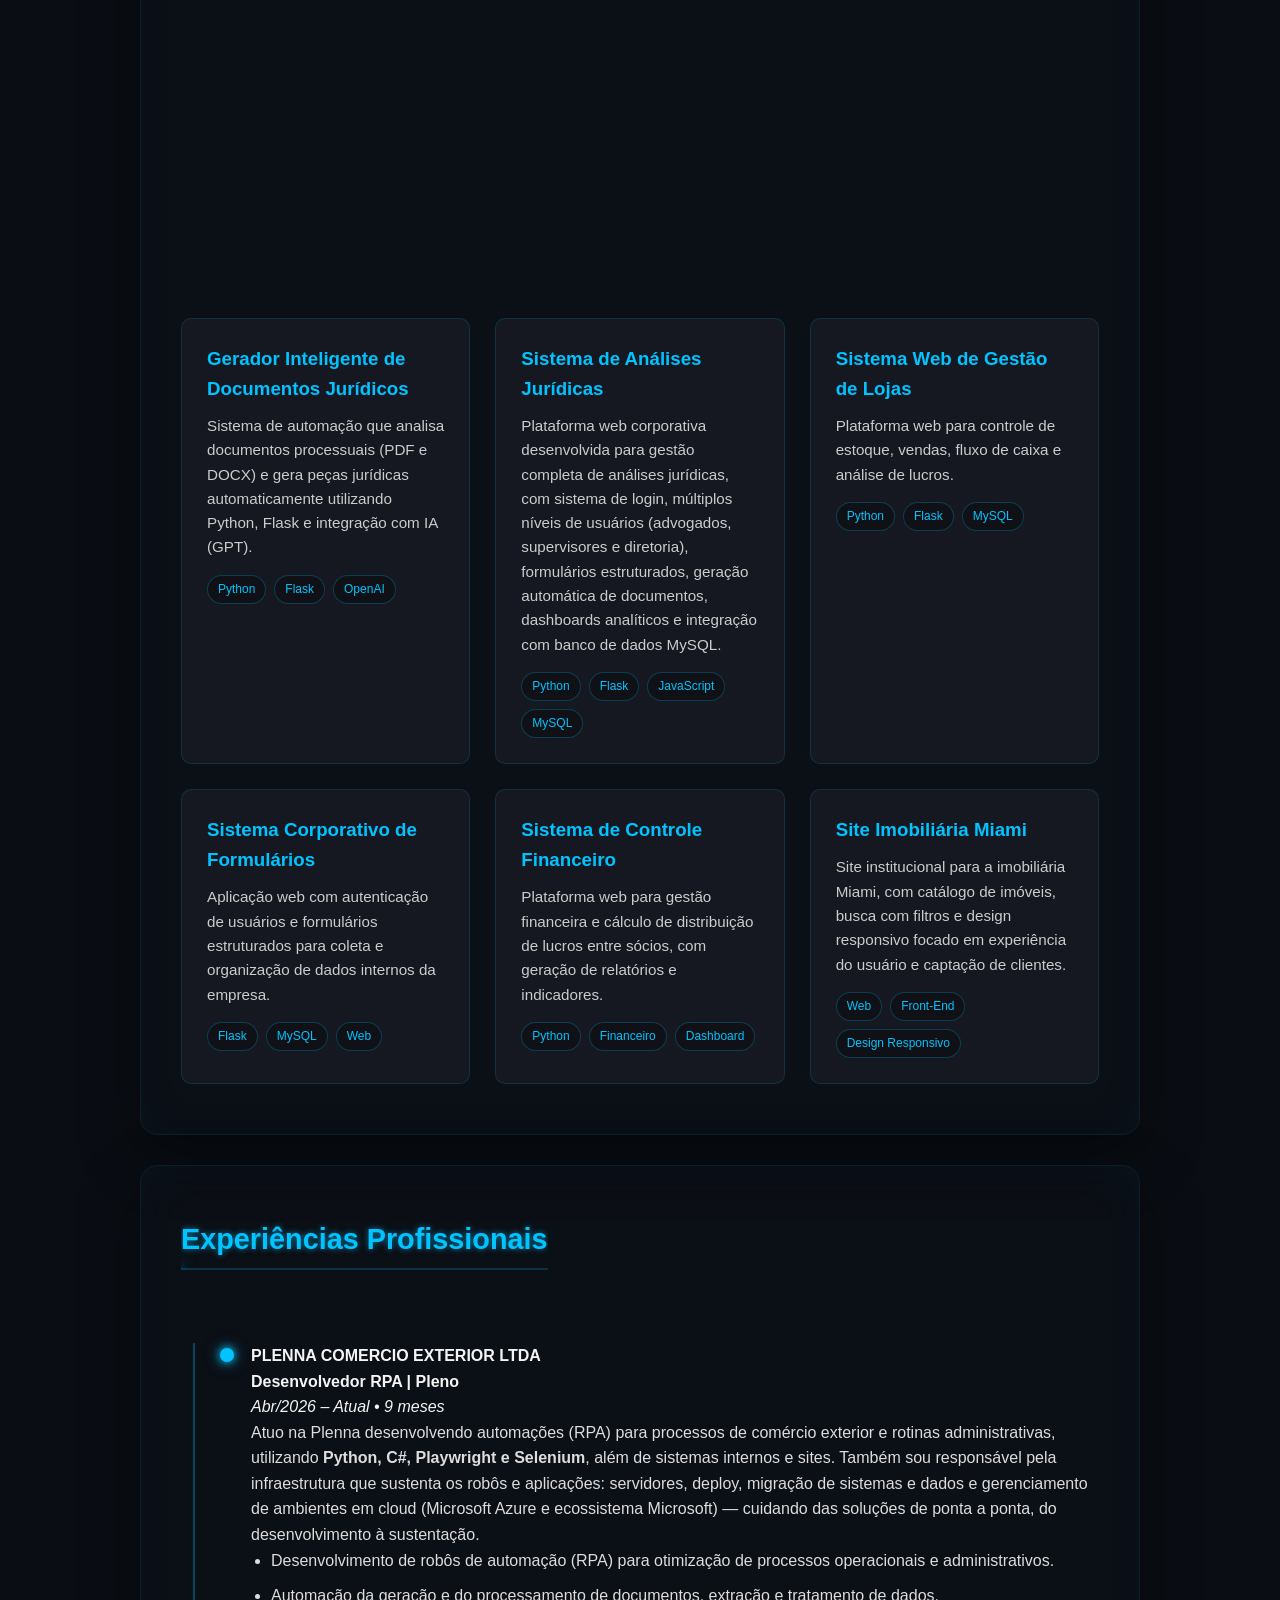
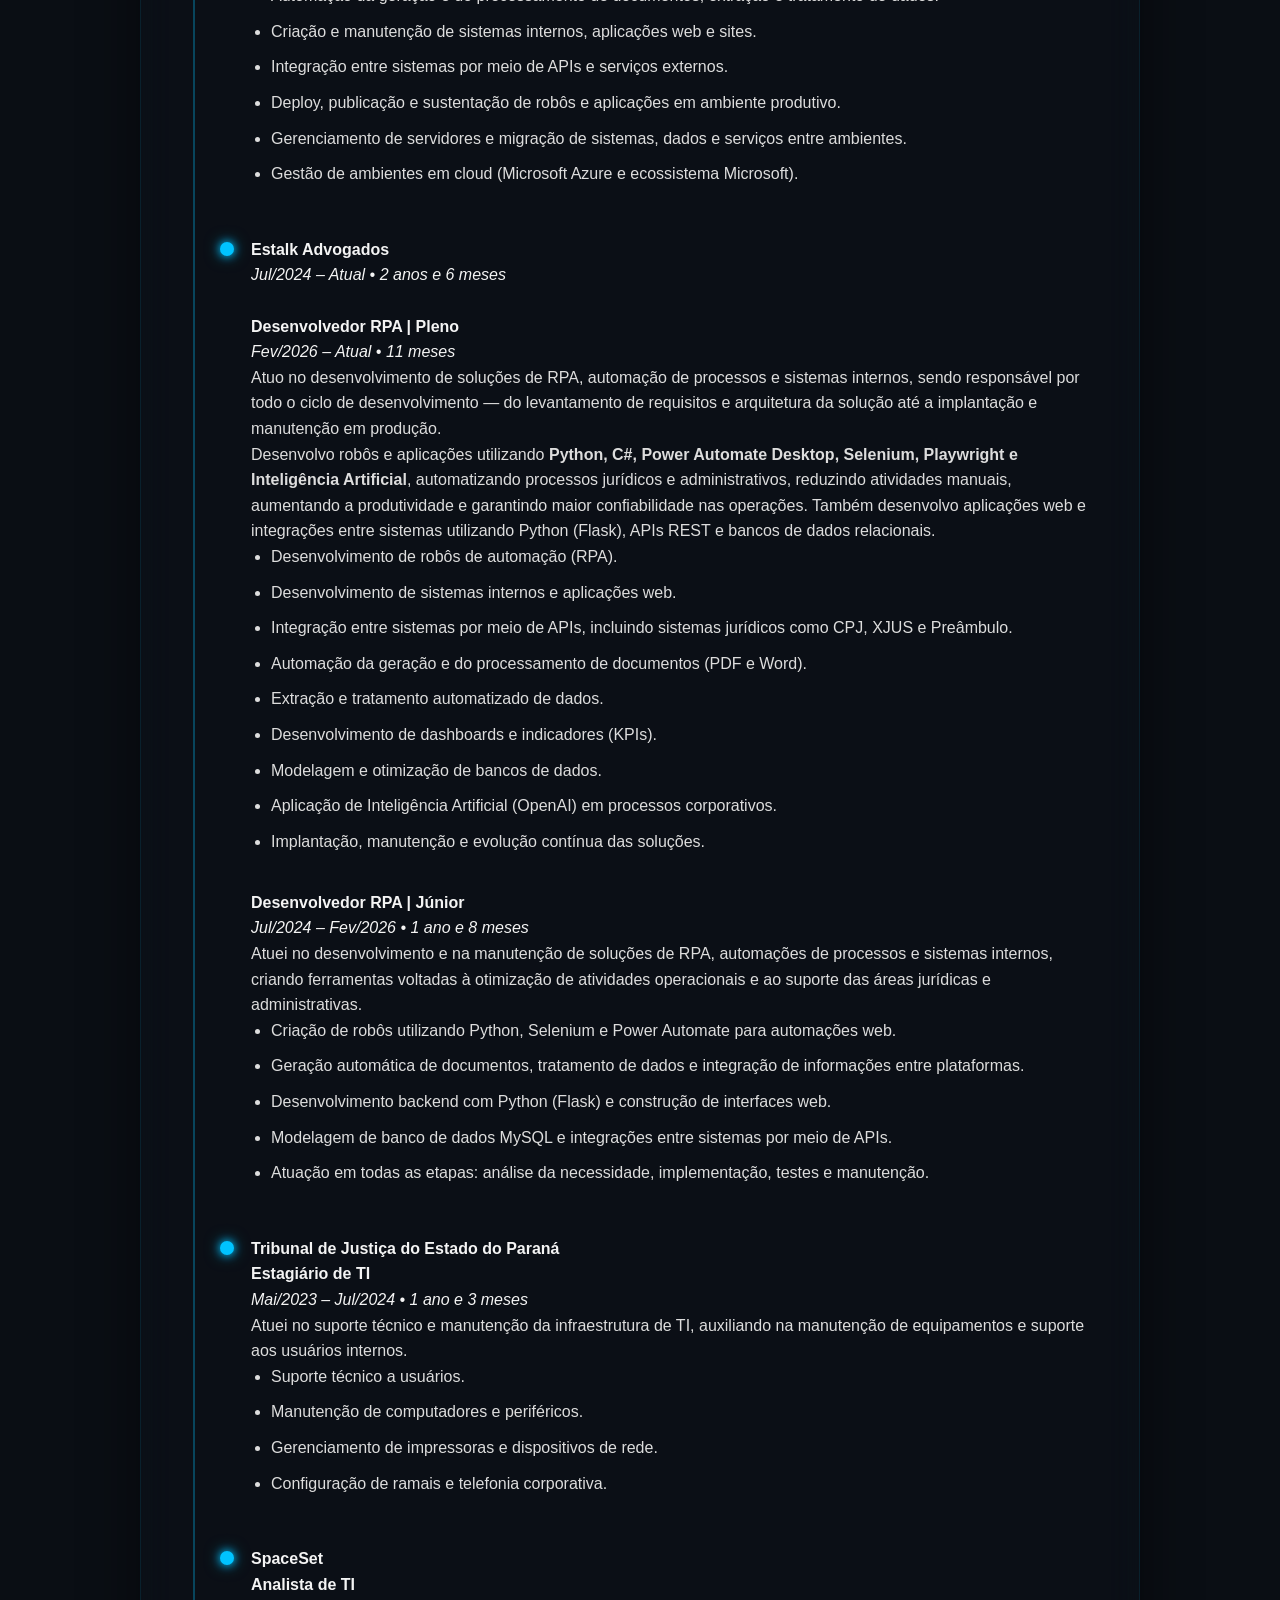
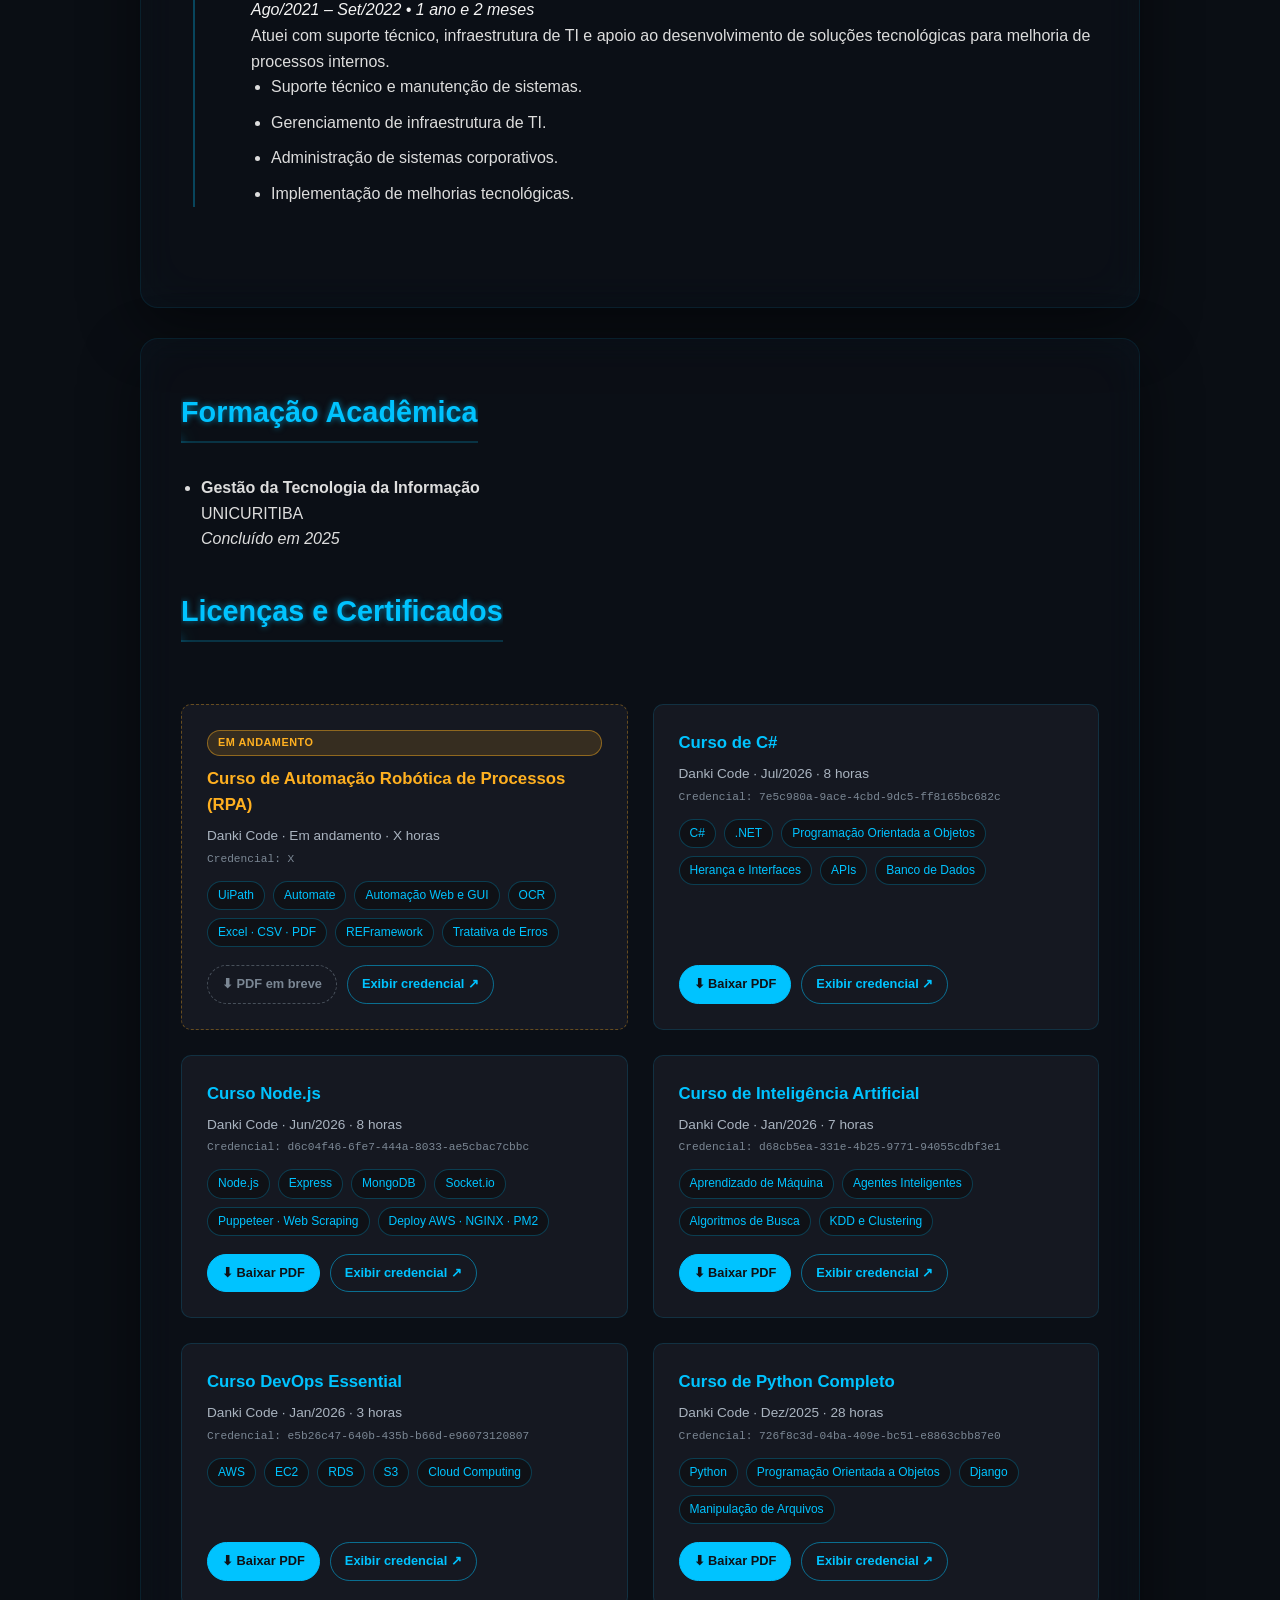
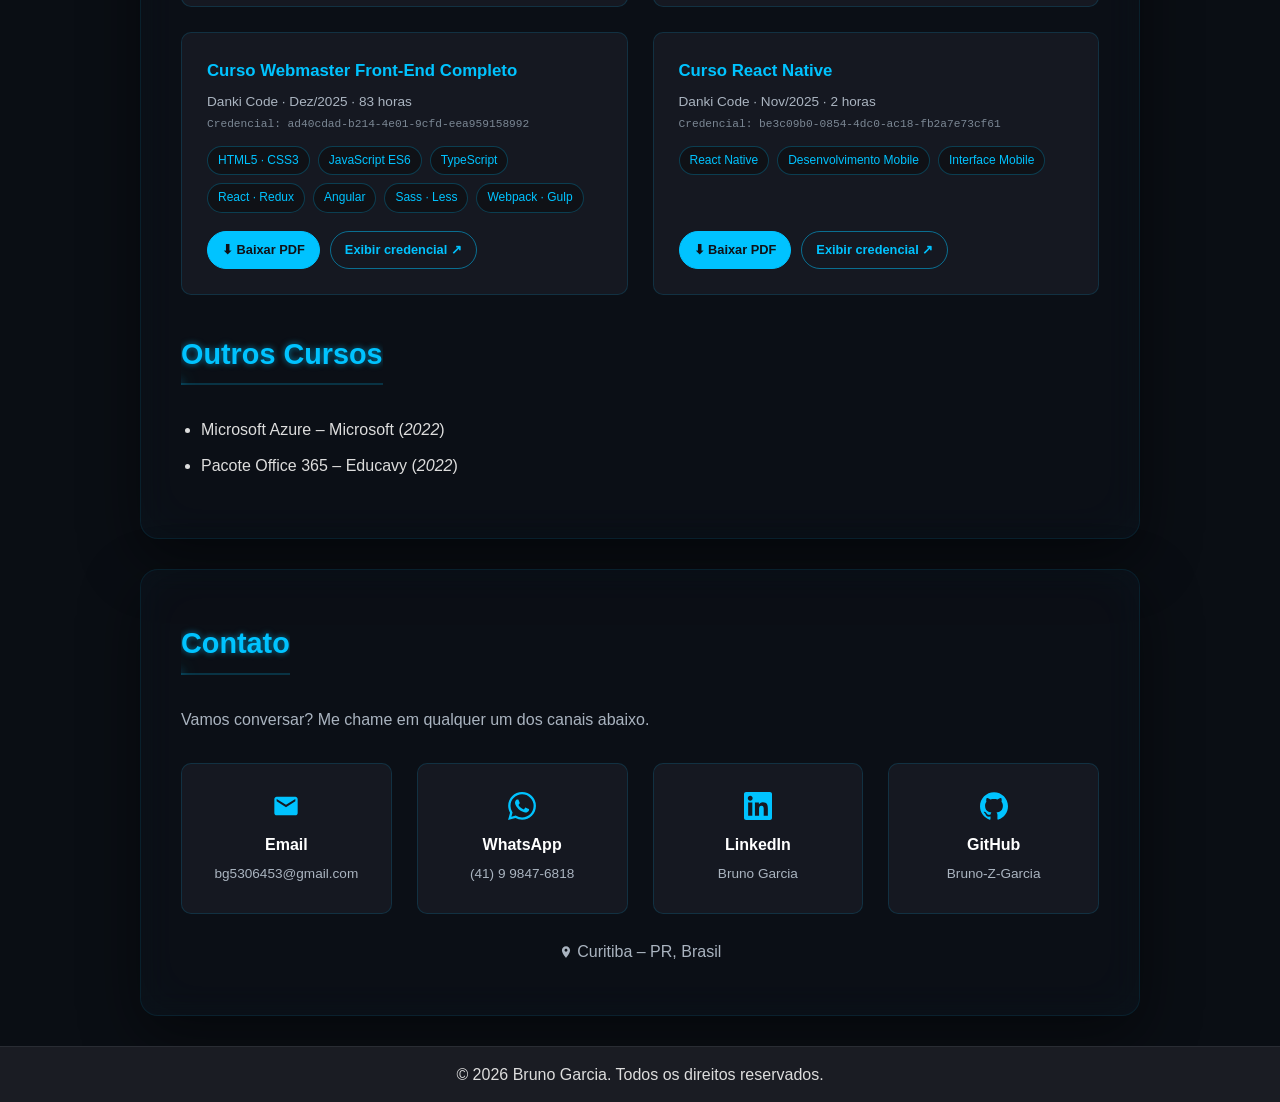
==== commit 2aea3128: "att" ====
--- a/index.html
+++ b/index.html
@@ -197,6 +197,7 @@
         <div class="tech">
           <span>Playwright</span>
           <span>Selenium</span>
+          <span>Puppeteer</span>
           <span>Power Automate Desktop</span>
           <span>Web Scraping</span>
           <span>Orquestração de robôs</span>
@@ -222,8 +223,10 @@
         <p>Integração entre sistemas corporativos e serviços externos.</p>
         <div class="tech">
           <span>Flask</span>
+          <span>Django</span>
           <span>APIs REST</span>
           <span>Node.js</span>
+          <span>Express</span>
           <span>Integração de sistemas</span>
         </div>
       </div>
@@ -235,6 +238,7 @@
           <span>API OpenAI</span>
           <span>Automação com IA</span>
           <span>Geração de documentos</span>
+          <span>Aprendizado de Máquina</span>
         </div>
       </div>
 
@@ -245,6 +249,7 @@
           <span>MySQL</span>
           <span>SQL Server</span>
           <span>SQLite</span>
+          <span>MongoDB</span>
         </div>
       </div>
 
@@ -265,6 +270,7 @@
         <div class="tech">
           <span>HTML</span>
           <span>CSS</span>
+          <span>Sass</span>
           <span>Bootstrap</span>
           <span>React</span>
           <span>Angular</span>
@@ -278,6 +284,8 @@
           <span>Git · GitHub</span>
           <span>Deploy de aplicações</span>
           <span>Microsoft Azure</span>
+          <span>AWS (EC2 · RDS · S3)</span>
+          <span>NGINX · PM2</span>
         </div>
       </div>
 
@@ -616,6 +624,26 @@
 
         <div class="cert-grid">
 
+            <div class="cert-card cert-card-andamento">
+                <span class="cert-badge">Em andamento</span>
+                <h3>Curso de Automação Robótica de Processos (RPA)</h3>
+                <p class="cert-emissor">Danki Code · Em andamento · X horas</p>
+                <p class="cert-codigo">Credencial: X</p>
+                <div class="tech">
+                    <span>UiPath</span>
+                    <span>Automate</span>
+                    <span>Automação Web e GUI</span>
+                    <span>OCR</span>
+                    <span>Excel · CSV · PDF</span>
+                    <span>REFramework</span>
+                    <span>Tratativa de Erros</span>
+                </div>
+                <div class="cert-botoes">
+                    <span class="btn-cert btn-cert-indisponivel" aria-disabled="true">⬇ PDF em breve</span>
+                    <a href="https://cursos.dankicode.com/validate-certificate" target="_blank" rel="noopener" class="btn-cert btn-cert-validar">Exibir credencial ↗</a>
+                </div>
+            </div>
+
             <div class="cert-card">
                 <h3>Curso de C#</h3>
                 <p class="cert-emissor">Danki Code · Jul/2026 · 8 horas</p>
@@ -624,6 +652,9 @@
                     <span>C#</span>
                     <span>.NET</span>
                     <span>Programação Orientada a Objetos</span>
+                    <span>Herança e Interfaces</span>
+                    <span>APIs</span>
+                    <span>Banco de Dados</span>
                 </div>
                 <div class="cert-botoes">
                     <a href="assets/Certificados/curso-csharp.pdf" download class="btn-cert btn-cert-download">⬇ Baixar PDF</a>
@@ -637,8 +668,11 @@
                 <p class="cert-codigo">Credencial: d6c04f46-6fe7-444a-8033-ae5cbac7cbbc</p>
                 <div class="tech">
                     <span>Node.js</span>
-                    <span>APIs REST</span>
-                    <span>JavaScript</span>
+                    <span>Express</span>
+                    <span>MongoDB</span>
+                    <span>Socket.io</span>
+                    <span>Puppeteer · Web Scraping</span>
+                    <span>Deploy AWS · NGINX · PM2</span>
                 </div>
                 <div class="cert-botoes">
                     <a href="assets/Certificados/curso-nodejs.pdf" download class="btn-cert btn-cert-download">⬇ Baixar PDF</a>
@@ -651,9 +685,10 @@
                 <p class="cert-emissor">Danki Code · Jan/2026 · 7 horas</p>
                 <p class="cert-codigo">Credencial: d68cb5ea-331e-4b25-9771-94055cdbf3e1</p>
                 <div class="tech">
-                    <span>Inteligência Artificial</span>
-                    <span>ChatGPT</span>
-                    <span>Automação com IA</span>
+                    <span>Aprendizado de Máquina</span>
+                    <span>Agentes Inteligentes</span>
+                    <span>Algoritmos de Busca</span>
+                    <span>KDD e Clustering</span>
                 </div>
                 <div class="cert-botoes">
                     <a href="assets/Certificados/curso-inteligencia-artificial.pdf" download class="btn-cert btn-cert-download">⬇ Baixar PDF</a>
@@ -666,9 +701,11 @@
                 <p class="cert-emissor">Danki Code · Jan/2026 · 3 horas</p>
                 <p class="cert-codigo">Credencial: e5b26c47-640b-435b-b66d-e96073120807</p>
                 <div class="tech">
-                    <span>DevOps</span>
-                    <span>CI/CD</span>
-                    <span>Ferramentas de DevOps</span>
+                    <span>AWS</span>
+                    <span>EC2</span>
+                    <span>RDS</span>
+                    <span>S3</span>
+                    <span>Cloud Computing</span>
                 </div>
                 <div class="cert-botoes">
                     <a href="assets/Certificados/curso-devops.pdf" download class="btn-cert btn-cert-download">⬇ Baixar PDF</a>
@@ -682,8 +719,9 @@
                 <p class="cert-codigo">Credencial: 726f8c3d-04ba-409e-bc51-e8863cbb87e0</p>
                 <div class="tech">
                     <span>Python</span>
-                    <span>JavaScript</span>
-                    <span>Lógica de Programação</span>
+                    <span>Programação Orientada a Objetos</span>
+                    <span>Django</span>
+                    <span>Manipulação de Arquivos</span>
                 </div>
                 <div class="cert-botoes">
                     <a href="assets/Certificados/curso-python.pdf" download class="btn-cert btn-cert-download">⬇ Baixar PDF</a>
@@ -696,10 +734,13 @@
                 <p class="cert-emissor">Danki Code · Dez/2025 · 83 horas</p>
                 <p class="cert-codigo">Credencial: ad40cdad-b214-4e01-9cfd-eea959158992</p>
                 <div class="tech">
-                    <span>HTML</span>
-                    <span>CSS</span>
-                    <span>Bootstrap</span>
-                    <span>Node.js</span>
+                    <span>HTML5 · CSS3</span>
+                    <span>JavaScript ES6</span>
+                    <span>TypeScript</span>
+                    <span>React · Redux</span>
+                    <span>Angular</span>
+                    <span>Sass · Less</span>
+                    <span>Webpack · Gulp</span>
                 </div>
                 <div class="cert-botoes">
                     <a href="assets/Certificados/curso-front-end.pdf" download class="btn-cert btn-cert-download">⬇ Baixar PDF</a>
@@ -713,7 +754,8 @@
                 <p class="cert-codigo">Credencial: be3c09b0-0854-4dc0-ac18-fb2a7e73cf61</p>
                 <div class="tech">
                     <span>React Native</span>
-                    <span>Node.js</span>
+                    <span>Desenvolvimento Mobile</span>
+                    <span>Interface Mobile</span>
                 </div>
                 <div class="cert-botoes">
                     <a href="assets/Certificados/curso-react-native.pdf" download class="btn-cert btn-cert-download">⬇ Baixar PDF</a>
--- a/style.css
+++ b/style.css
@@ -1153,6 +1153,78 @@
 border-color:#00c3ff;
 
 box-shadow:0 0 10px rgba(0,195,255,.3);
+
+}
+
+/* curso em andamento (ainda sem certificado emitido) */
+
+.cert-card-andamento{
+
+border-style:dashed;
+
+border-color:rgba(255,176,32,.35);
+
+}
+
+.cert-card-andamento:hover{
+
+border-color:#ffb020;
+
+box-shadow:
+0 0 12px rgba(255,176,32,.2),
+0 0 25px rgba(255,176,32,.15);
+
+}
+
+.cert-card-andamento h3{
+
+color:#ffb020;
+
+}
+
+.cert-badge{
+
+display:inline-block;
+
+font-size:.68rem;
+
+font-weight:700;
+
+letter-spacing:.5px;
+
+text-transform:uppercase;
+
+padding:3px 10px;
+
+margin-bottom:10px;
+
+border-radius:20px;
+
+background:rgba(255,176,32,.14);
+
+border:1px solid rgba(255,176,32,.45);
+
+color:#ffb020;
+
+}
+
+.btn-cert-indisponivel{
+
+background:transparent;
+
+border:1px dashed rgba(123,135,148,.5);
+
+color:#7b8794;
+
+cursor:not-allowed;
+
+}
+
+.btn-cert-indisponivel:hover{
+
+background:transparent;
+
+box-shadow:none;
 
 }
 
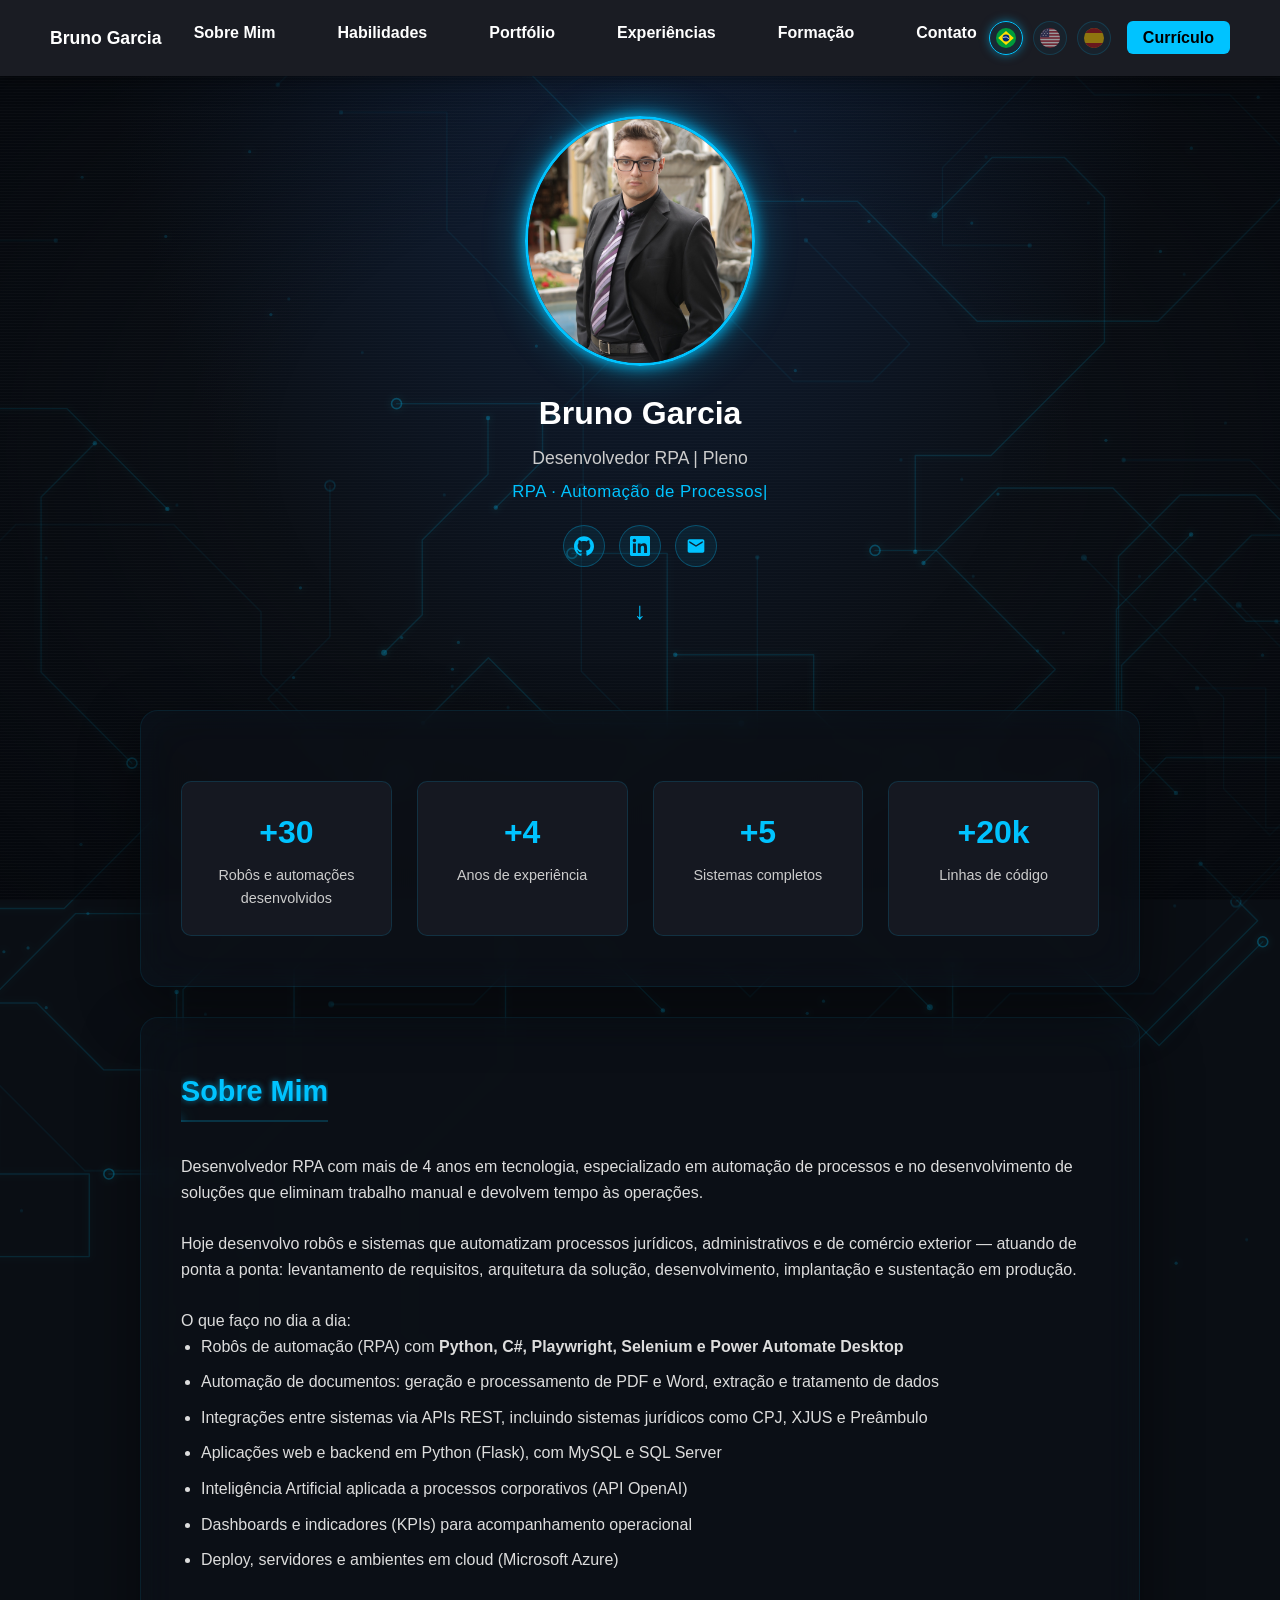
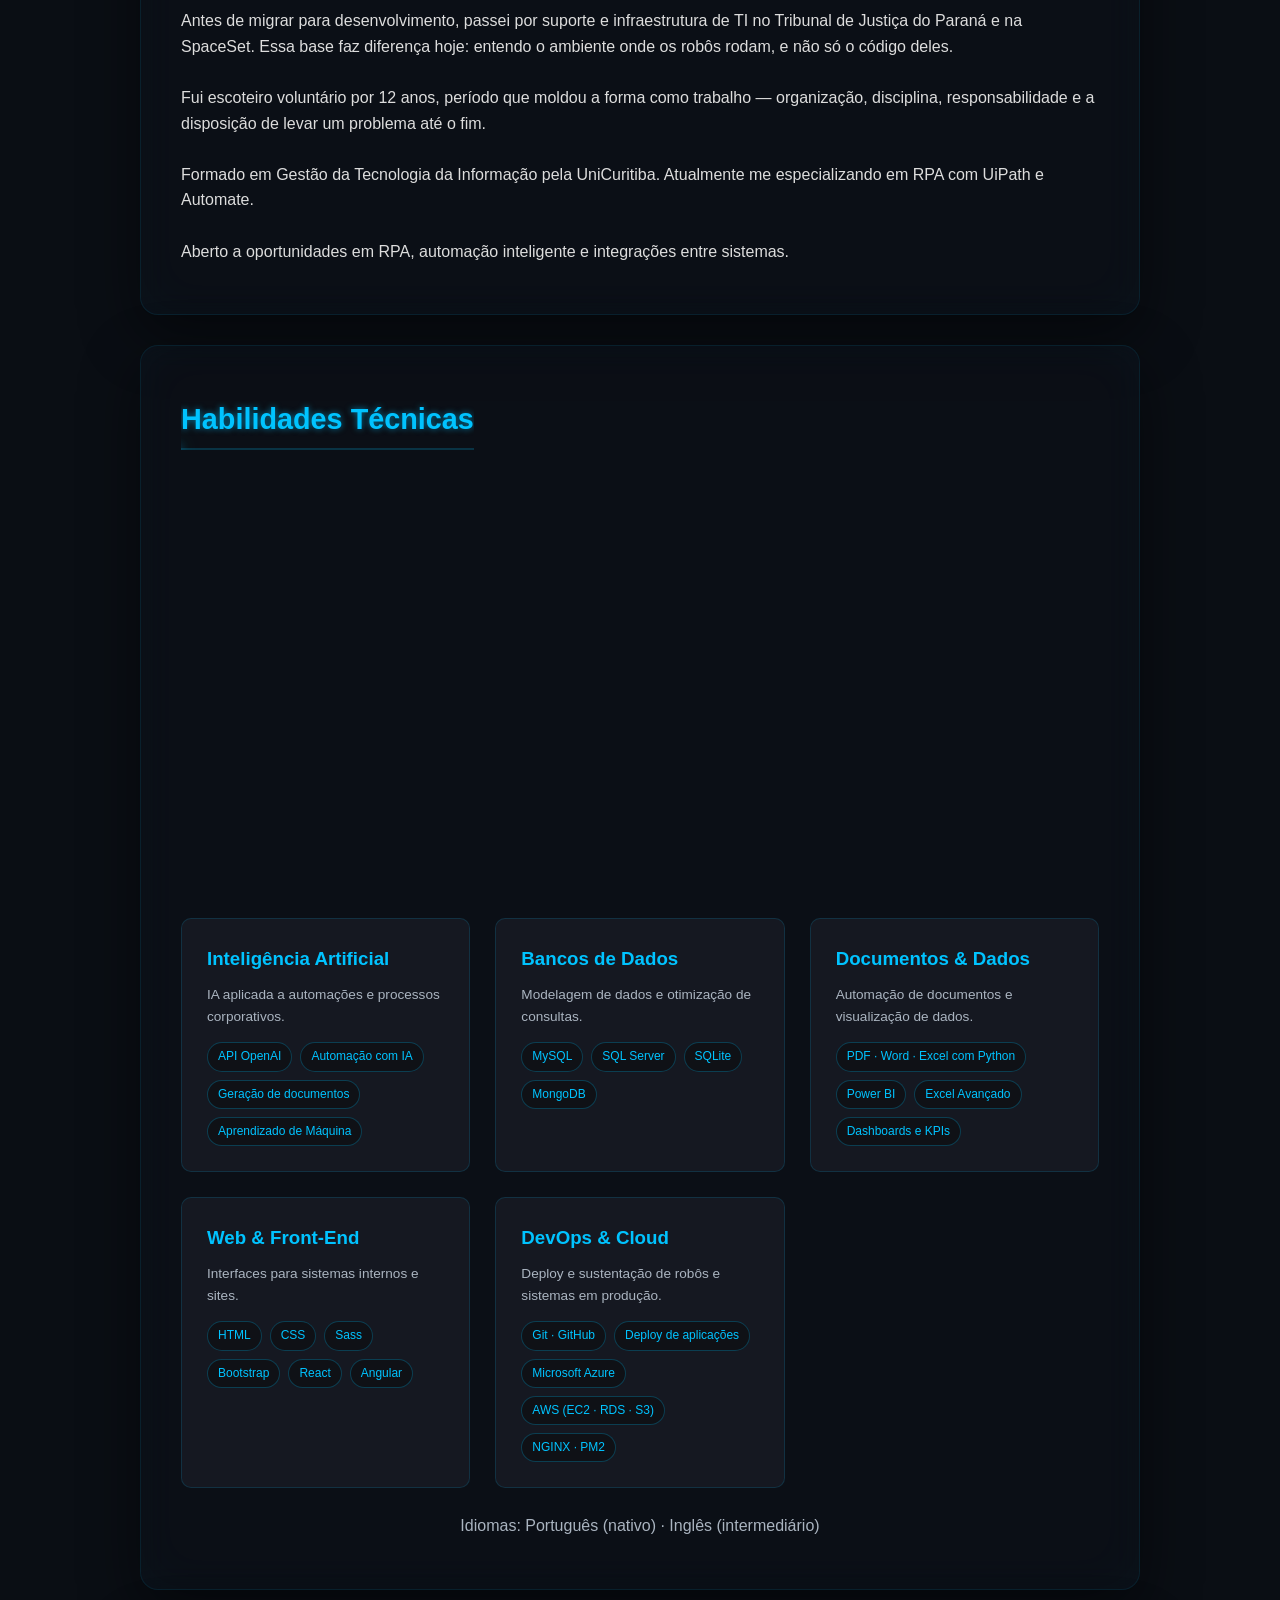
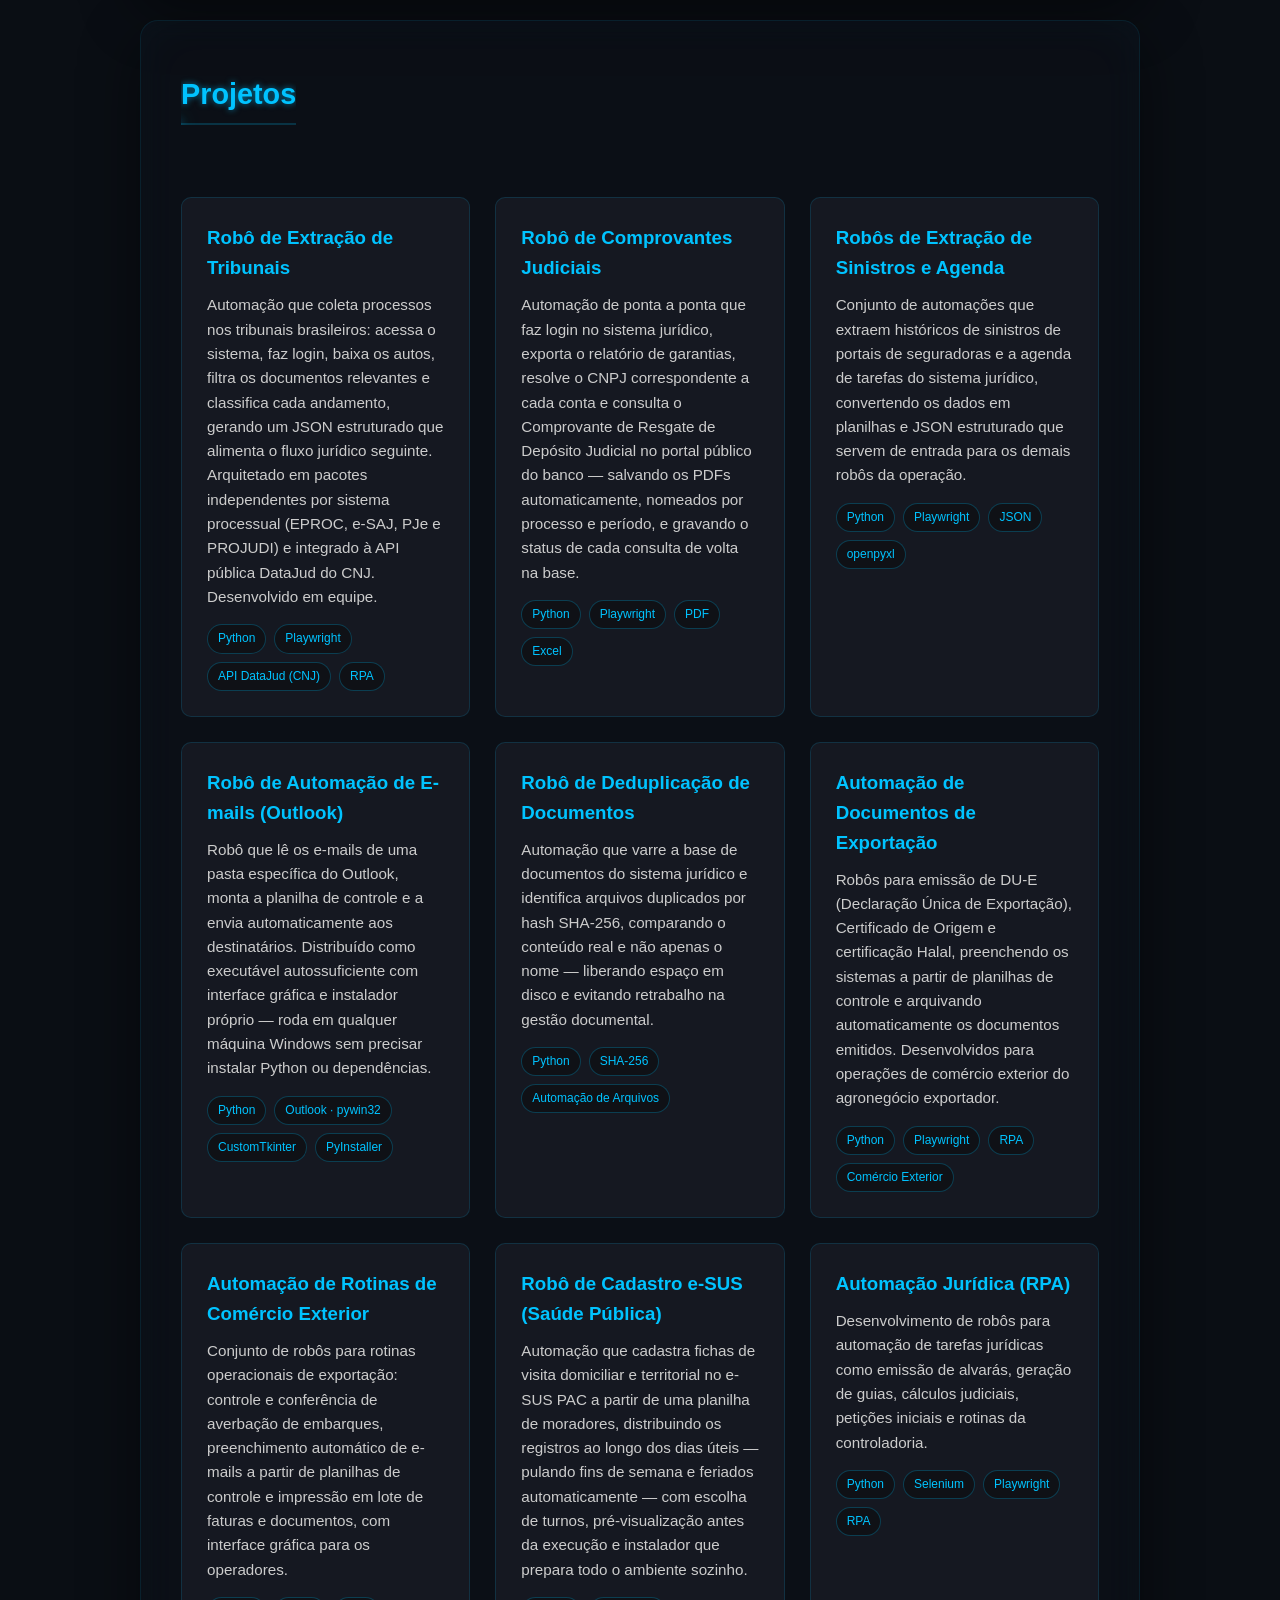
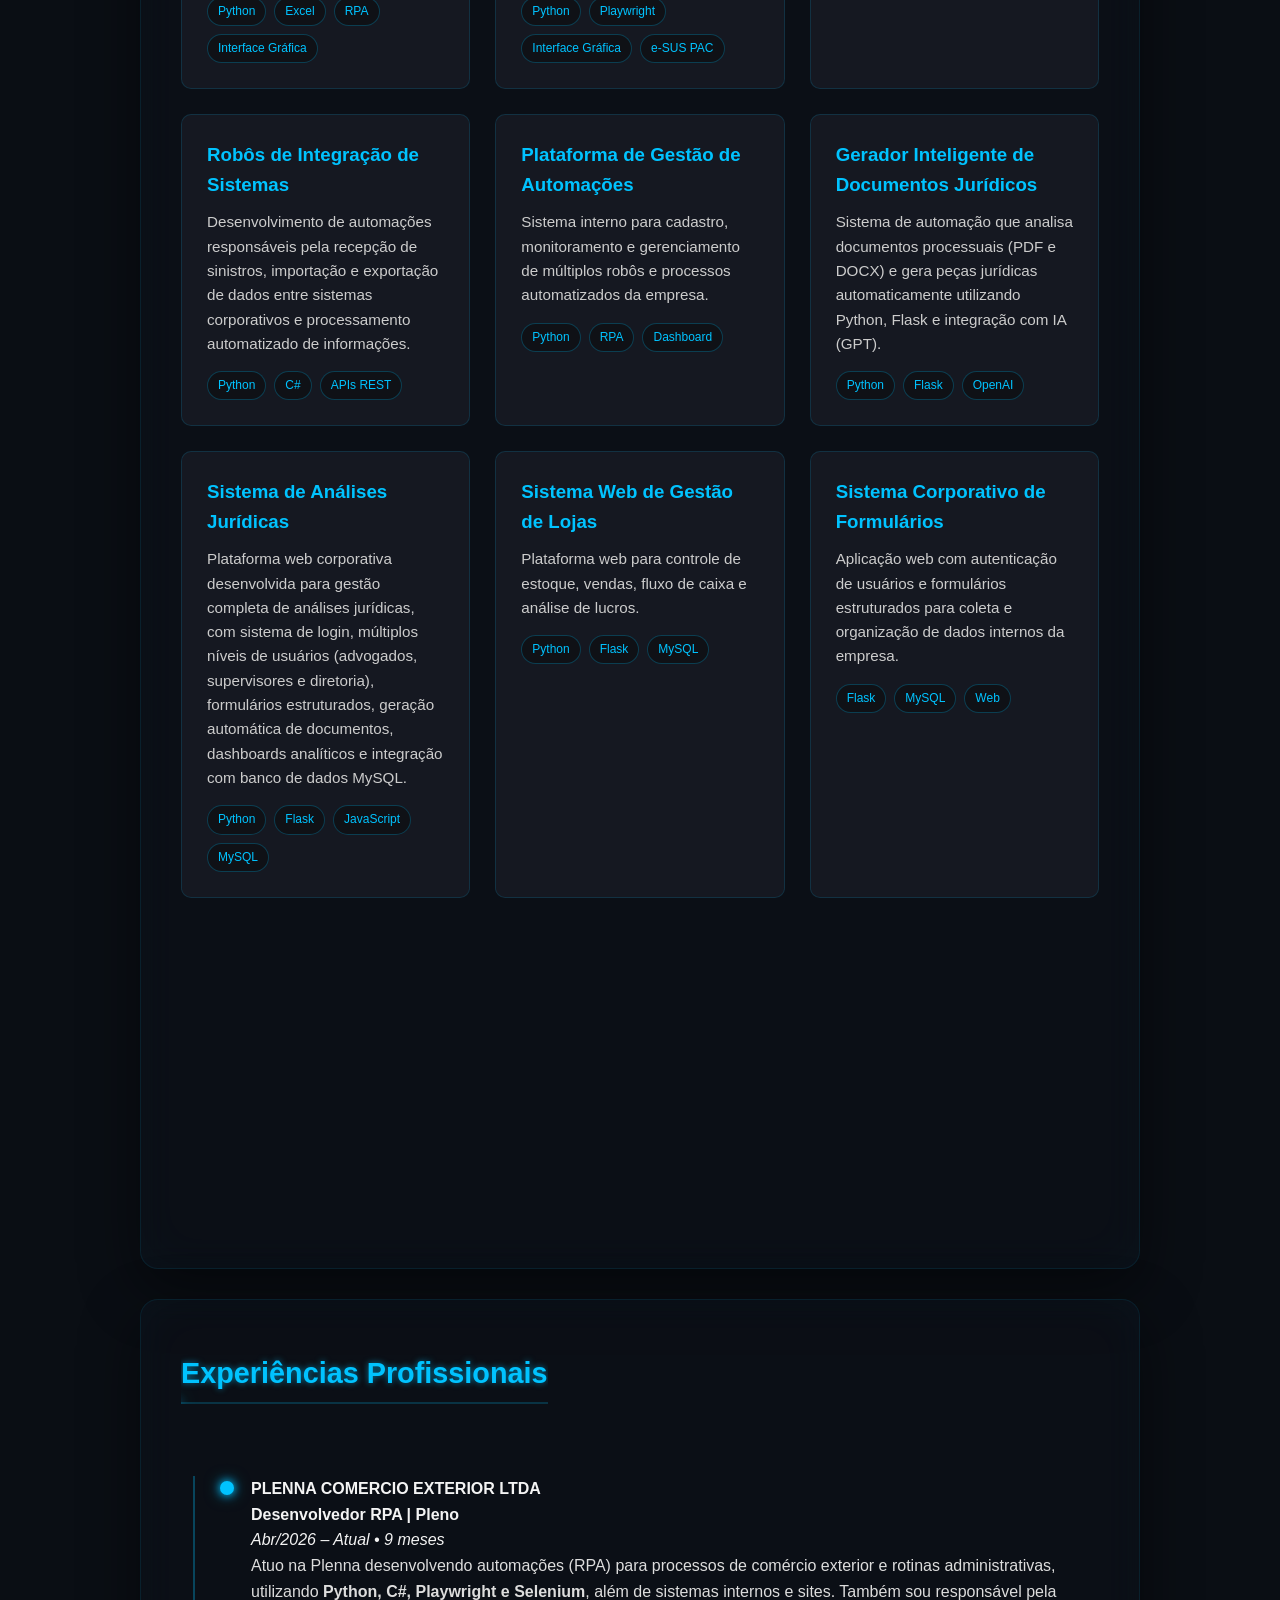
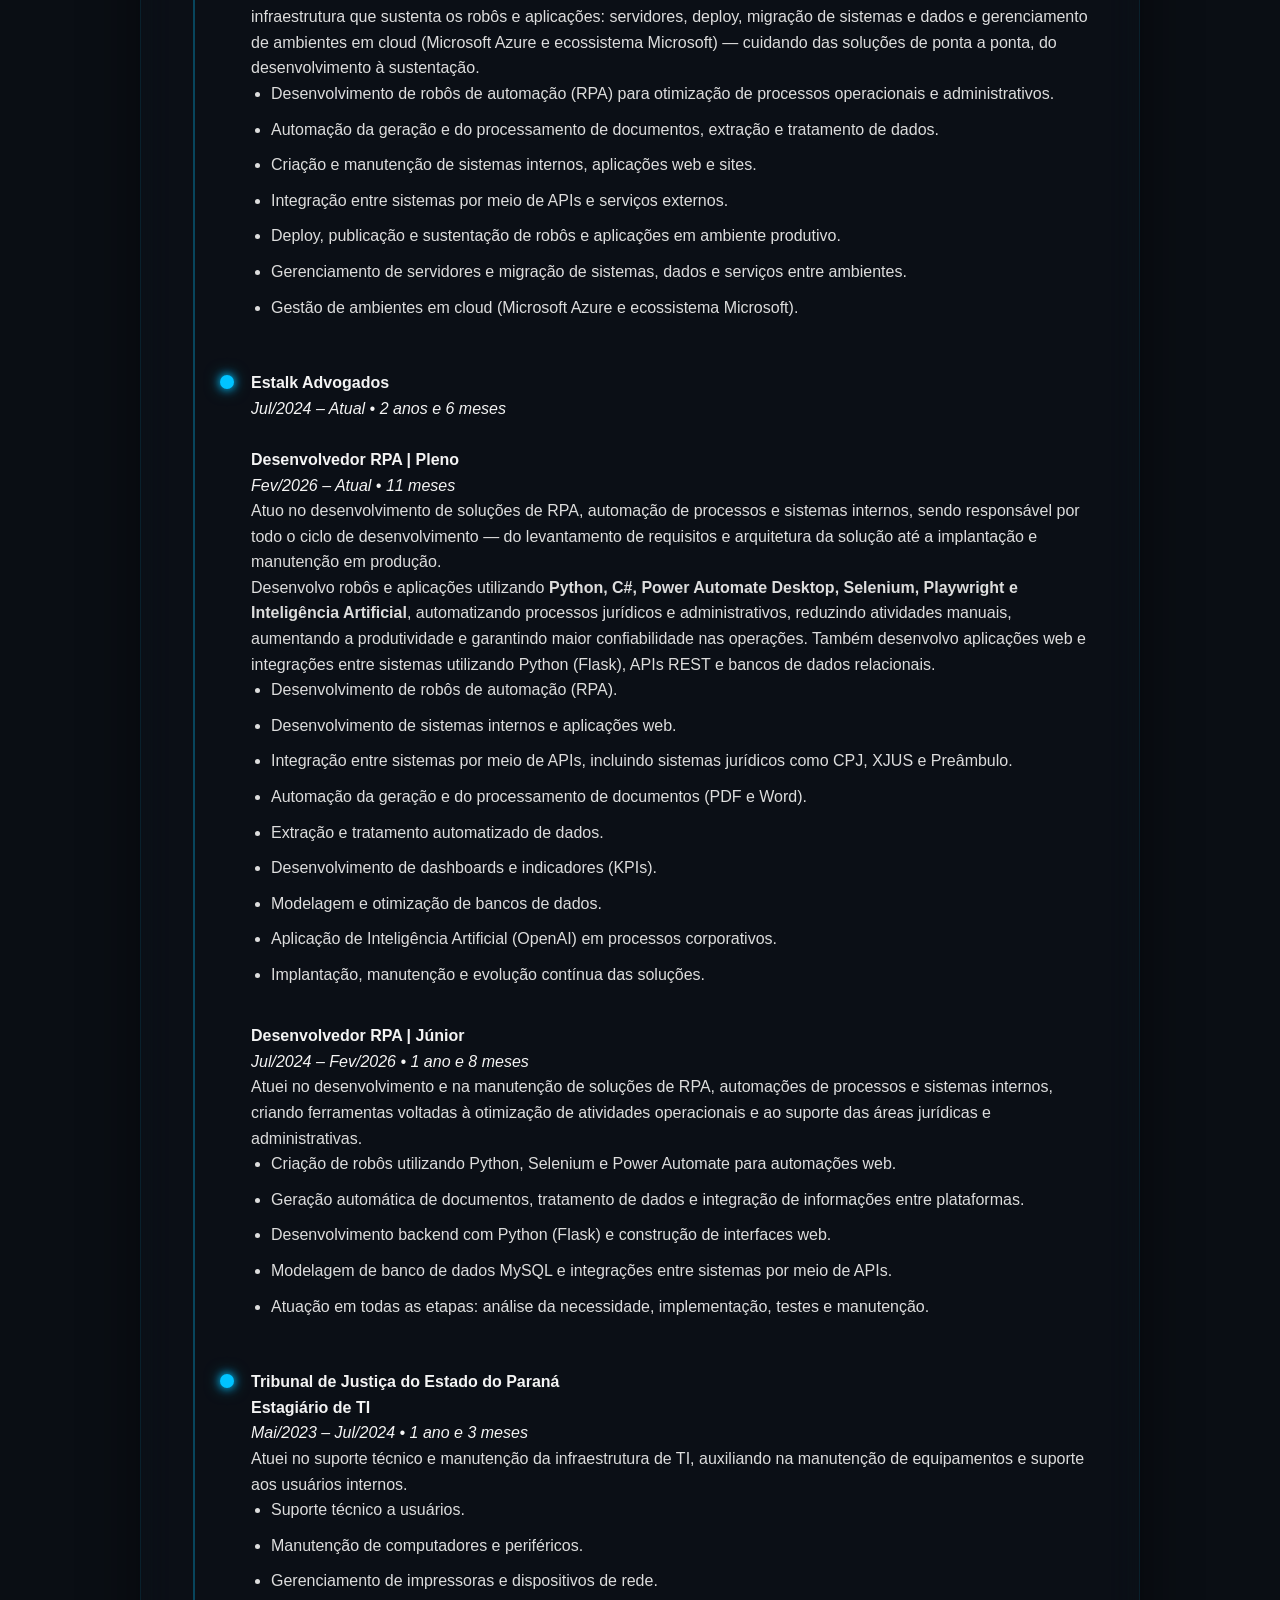
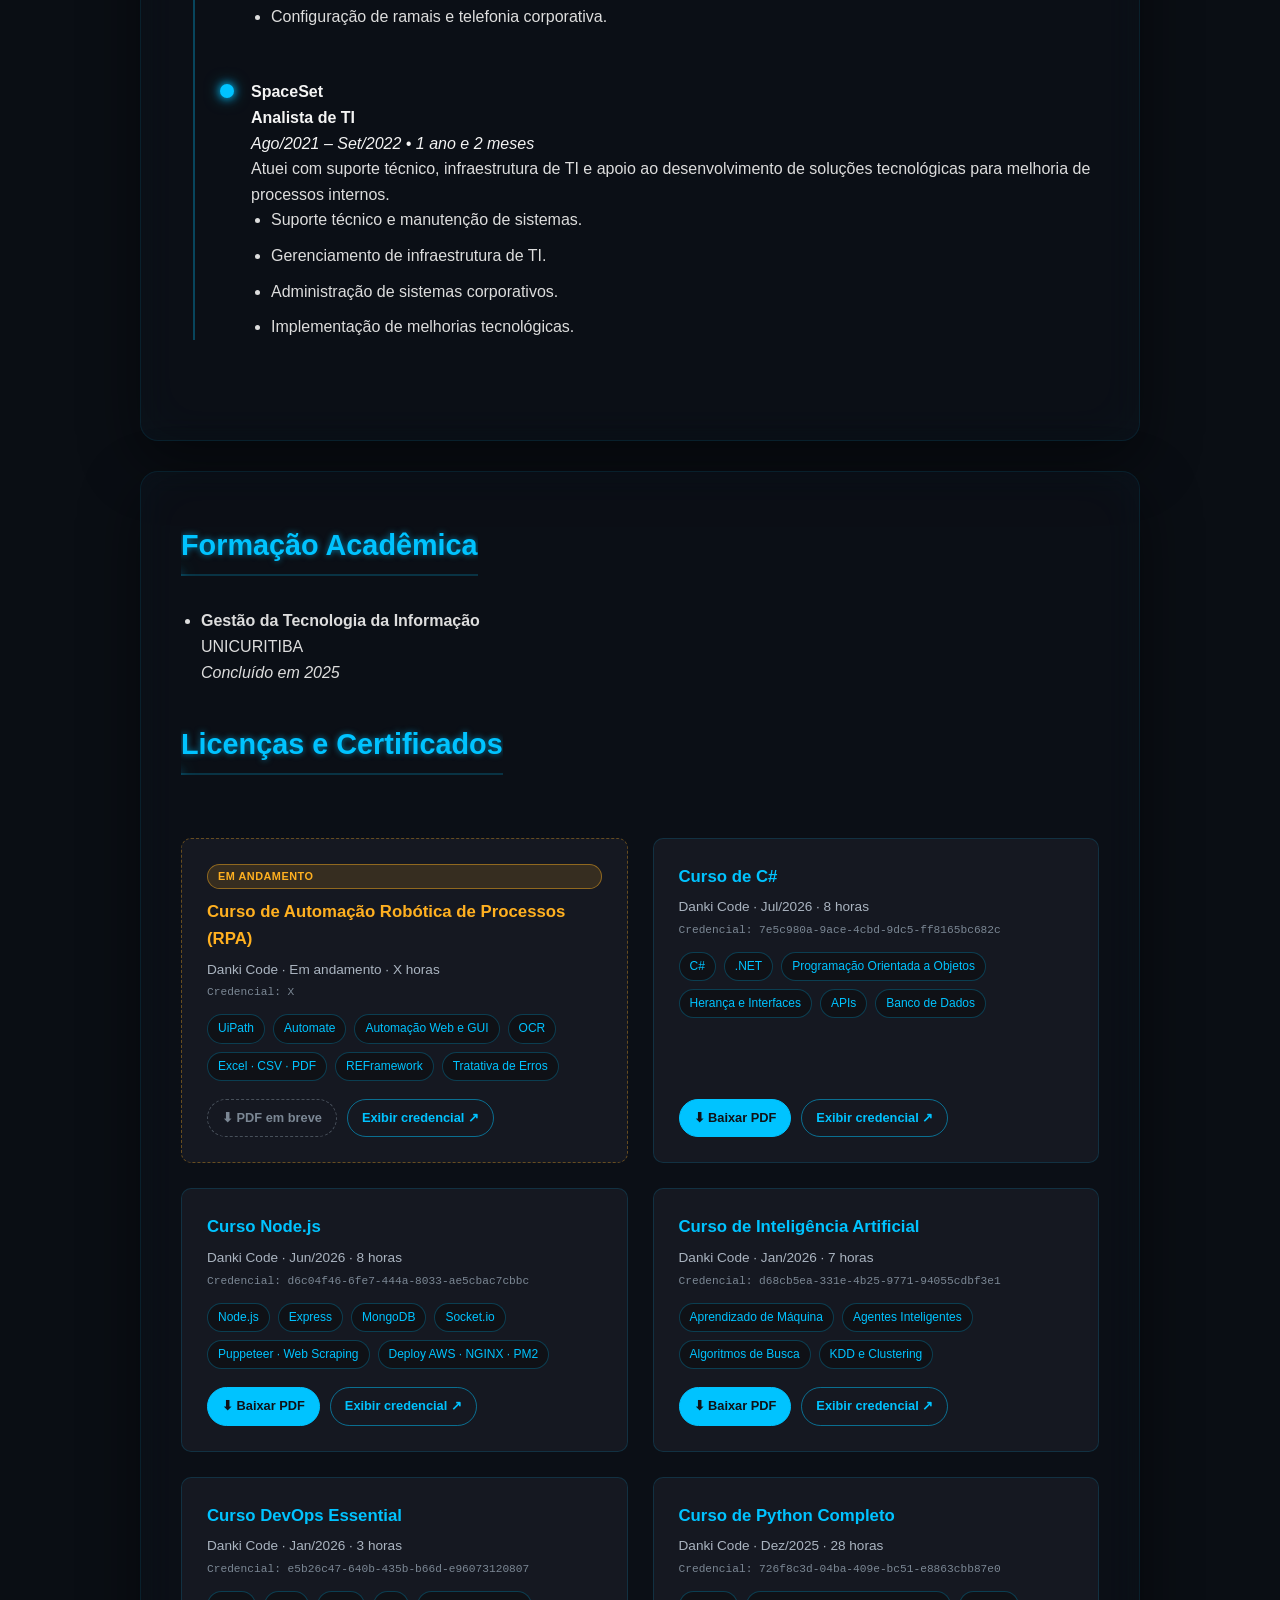
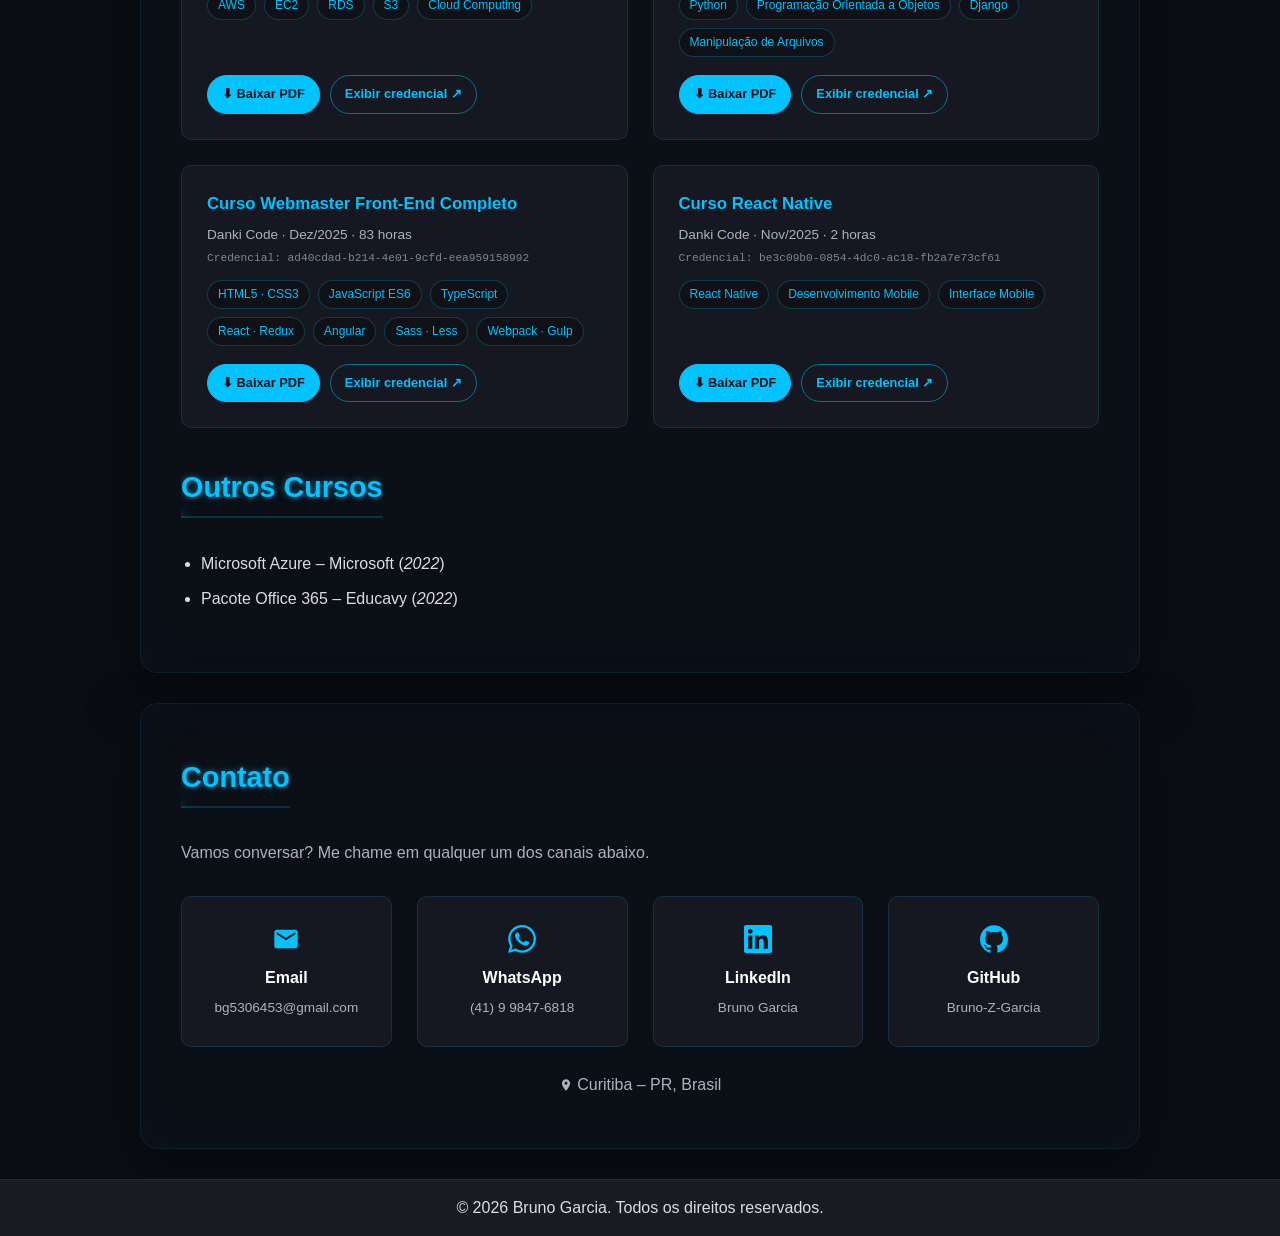
==== commit 8e4c9a73: "att" ====
--- a/index.html
+++ b/index.html
@@ -146,41 +146,58 @@
         <h2>Sobre Mim</h2>
 
         <p>
-            Meu nome é Bruno Garcia, tenho 25 anos e sou formado em Gestão da Tecnologia da Informação pela UniCuritiba.
-            Atuo há mais de quatro anos na área de tecnologia, com foco em RPA, automação de processos e desenvolvimento
-            de soluções que otimizam operações, reduzem atividades manuais e aumentam a produtividade.
+            Desenvolvedor RPA com mais de 4 anos em tecnologia, especializado em automação de processos e no
+            desenvolvimento de soluções que eliminam trabalho manual e devolvem tempo às operações.
         </p>
 
         <br>
 
         <p>
-            Desenvolvo robôs e automações utilizando <strong>Python, C#, Selenium, Playwright e Power Automate Desktop</strong>,
-            automatizando processos jurídicos e administrativos: automação web, geração e processamento de documentos
-            (PDF e Word), extração e tratamento de dados e integração entre sistemas por meio de APIs REST.
+            Hoje desenvolvo robôs e sistemas que automatizam processos jurídicos, administrativos e de comércio
+            exterior — atuando de ponta a ponta: levantamento de requisitos, arquitetura da solução, desenvolvimento,
+            implantação e sustentação em produção.
         </p>
 
         <br>
 
+        <p>O que faço no dia a dia:</p>
+
+        <ul class="sobre-lista">
+            <li>Robôs de automação (RPA) com <strong>Python, C#, Playwright, Selenium e Power Automate Desktop</strong></li>
+            <li>Automação de documentos: geração e processamento de PDF e Word, extração e tratamento de dados</li>
+            <li>Integrações entre sistemas via APIs REST, incluindo sistemas jurídicos como CPJ, XJUS e Preâmbulo</li>
+            <li>Aplicações web e backend em Python (Flask), com MySQL e SQL Server</li>
+            <li>Inteligência Artificial aplicada a processos corporativos (API OpenAI)</li>
+            <li>Dashboards e indicadores (KPIs) para acompanhamento operacional</li>
+            <li>Deploy, servidores e ambientes em cloud (Microsoft Azure)</li>
+        </ul>
+
+        <br>
+
         <p>
-            Tenho experiência em projetos end-to-end — do levantamento de requisitos e arquitetura da solução até a
-            implantação, homologação e sustentação em produção. Isso inclui modelagem de banco de dados (MySQL e SQL Server),
-            desenvolvimento backend em Python (Flask), construção de dashboards gerenciais e aplicação de
-            Inteligência Artificial (API OpenAI) em processos corporativos.
+            Antes de migrar para desenvolvimento, passei por suporte e infraestrutura de TI no Tribunal de Justiça
+            do Paraná e na SpaceSet. Essa base faz diferença hoje: entendo o ambiente onde os robôs rodam, e não só
+            o código deles.
         </p>
 
         <br>
 
         <p>
-            Além da experiência técnica, fui escoteiro voluntário por 12 anos, período no qual desenvolvi
-            habilidades como liderança, organização, disciplina, resiliência e responsabilidade — competências que aplico
-            diretamente na condução de projetos e no trabalho em equipe.
+            Fui escoteiro voluntário por 12 anos, período que moldou a forma como trabalho — organização, disciplina,
+            responsabilidade e a disposição de levar um problema até o fim.
         </p>
 
         <br>
 
         <p>
-            Atualmente busco oportunidades para atuar com RPA, automação inteligente, integrações e desenvolvimento
-            de soluções que gerem impacto real nos processos e resultados das empresas.
+            Formado em Gestão da Tecnologia da Informação pela UniCuritiba. Atualmente me especializando em RPA
+            com UiPath e Automate.
+        </p>
+
+        <br>
+
+        <p>
+            Aberto a oportunidades em RPA, automação inteligente e integrações entre sistemas.
         </p>
 
     </div>
@@ -300,6 +317,125 @@
 <h2>Projetos</h2>
 
 <div class="projetos-grid">
+
+<div class="projeto-card">
+<h3>Robô de Extração de Tribunais</h3>
+<p>
+Automação que coleta processos nos tribunais brasileiros: acessa o sistema, faz login, baixa os autos, filtra os documentos relevantes e classifica cada andamento, gerando um JSON estruturado que alimenta o fluxo jurídico seguinte. Arquitetado em pacotes independentes por sistema processual (EPROC, e-SAJ, PJe e PROJUDI) e integrado à API pública DataJud do CNJ. Desenvolvido em equipe.
+</p>
+
+<div class="tech">
+<span>Python</span>
+<span>Playwright</span>
+<span>API DataJud (CNJ)</span>
+<span>RPA</span>
+</div>
+</div>
+
+
+<div class="projeto-card">
+<h3>Robô de Comprovantes Judiciais</h3>
+<p>
+Automação de ponta a ponta que faz login no sistema jurídico, exporta o relatório de garantias, resolve o CNPJ correspondente a cada conta e consulta o Comprovante de Resgate de Depósito Judicial no portal público do banco — salvando os PDFs automaticamente, nomeados por processo e período, e gravando o status de cada consulta de volta na base.
+</p>
+
+<div class="tech">
+<span>Python</span>
+<span>Playwright</span>
+<span>PDF</span>
+<span>Excel</span>
+</div>
+</div>
+
+
+<div class="projeto-card">
+<h3>Robôs de Extração de Sinistros e Agenda</h3>
+<p>
+Conjunto de automações que extraem históricos de sinistros de portais de seguradoras e a agenda de tarefas do sistema jurídico, convertendo os dados em planilhas e JSON estruturado que servem de entrada para os demais robôs da operação.
+</p>
+
+<div class="tech">
+<span>Python</span>
+<span>Playwright</span>
+<span>JSON</span>
+<span>openpyxl</span>
+</div>
+</div>
+
+
+<div class="projeto-card">
+<h3>Robô de Automação de E-mails (Outlook)</h3>
+<p>
+Robô que lê os e-mails de uma pasta específica do Outlook, monta a planilha de controle e a envia automaticamente aos destinatários. Distribuído como executável autossuficiente com interface gráfica e instalador próprio — roda em qualquer máquina Windows sem precisar instalar Python ou dependências.
+</p>
+
+<div class="tech">
+<span>Python</span>
+<span>Outlook · pywin32</span>
+<span>CustomTkinter</span>
+<span>PyInstaller</span>
+</div>
+</div>
+
+
+<div class="projeto-card">
+<h3>Robô de Deduplicação de Documentos</h3>
+<p>
+Automação que varre a base de documentos do sistema jurídico e identifica arquivos duplicados por hash SHA-256, comparando o conteúdo real e não apenas o nome — liberando espaço em disco e evitando retrabalho na gestão documental.
+</p>
+
+<div class="tech">
+<span>Python</span>
+<span>SHA-256</span>
+<span>Automação de Arquivos</span>
+</div>
+</div>
+
+
+<div class="projeto-card">
+<h3>Automação de Documentos de Exportação</h3>
+<p>
+Robôs para emissão de DU-E (Declaração Única de Exportação), Certificado de Origem e certificação Halal, preenchendo os sistemas a partir de planilhas de controle e arquivando automaticamente os documentos emitidos. Desenvolvidos para operações de comércio exterior do agronegócio exportador.
+</p>
+
+<div class="tech">
+<span>Python</span>
+<span>Playwright</span>
+<span>RPA</span>
+<span>Comércio Exterior</span>
+</div>
+</div>
+
+
+<div class="projeto-card">
+<h3>Automação de Rotinas de Comércio Exterior</h3>
+<p>
+Conjunto de robôs para rotinas operacionais de exportação: controle e conferência de averbação de embarques, preenchimento automático de e-mails a partir de planilhas de controle e impressão em lote de faturas e documentos, com interface gráfica para os operadores.
+</p>
+
+<div class="tech">
+<span>Python</span>
+<span>Excel</span>
+<span>RPA</span>
+<span>Interface Gráfica</span>
+</div>
+</div>
+
+
+<div class="projeto-card">
+<h3>Robô de Cadastro e-SUS (Saúde Pública)</h3>
+<p>
+Automação que cadastra fichas de visita domiciliar e territorial no e-SUS PAC a partir de uma planilha de moradores, distribuindo os registros ao longo dos dias úteis — pulando fins de semana e feriados automaticamente — com escolha de turnos, pré-visualização antes da execução e instalador que prepara todo o ambiente sozinho.
+</p>
+
+<div class="tech">
+<span>Python</span>
+<span>Playwright</span>
+<span>Interface Gráfica</span>
+<span>e-SUS PAC</span>
+</div>
+</div>
+
 
 <div class="projeto-card">
 <h3>Automação Jurídica (RPA)</h3>
--- a/style.css
+++ b/style.css
@@ -357,6 +357,18 @@
     text-align: left;
     margin: 0 auto;
     max-width: 90%;
+}
+
+/* lista de atribuicoes da secao Sobre Mim */
+#sobre .sobre-lista {
+    list-style-position: outside;
+    padding-left: 22px;
+    max-width: 100%;
+    margin: 0;
+}
+
+#sobre .sobre-lista li {
+    margin-bottom: 8px;
 }
 
 section p {
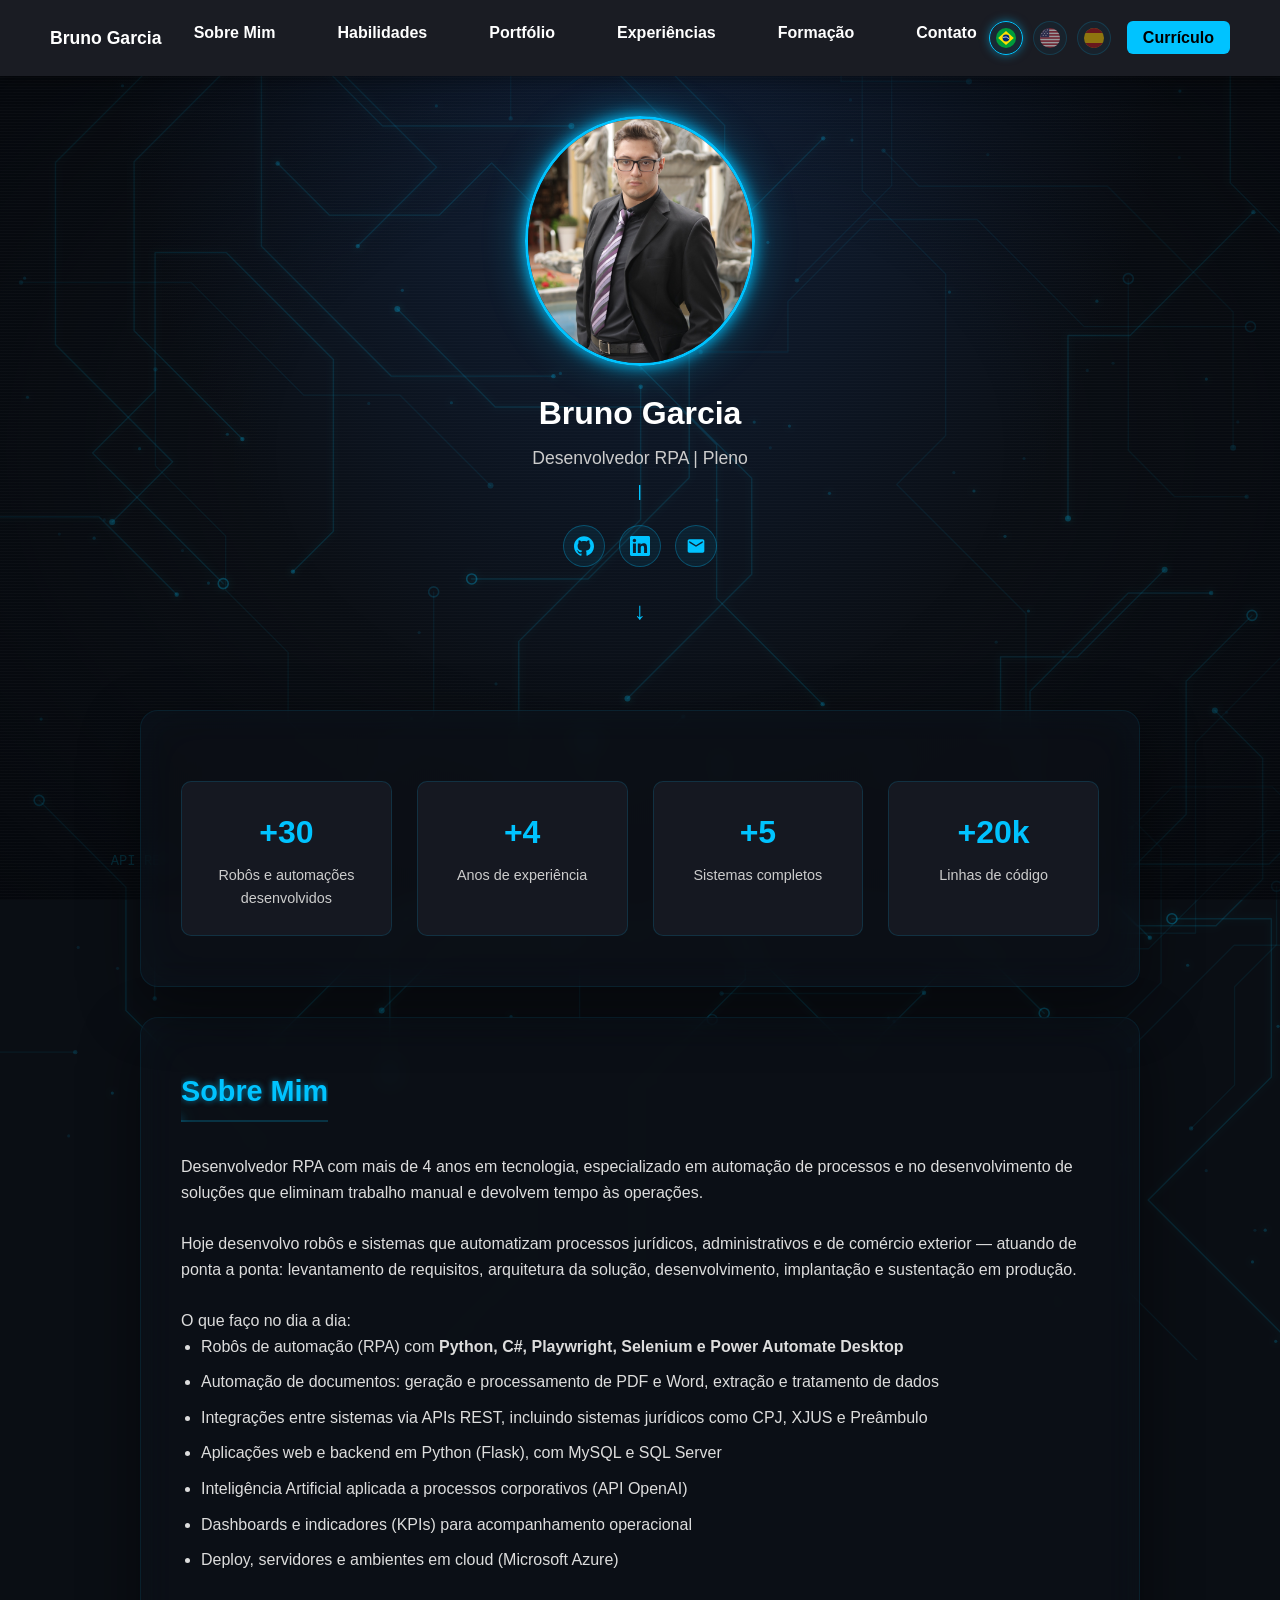
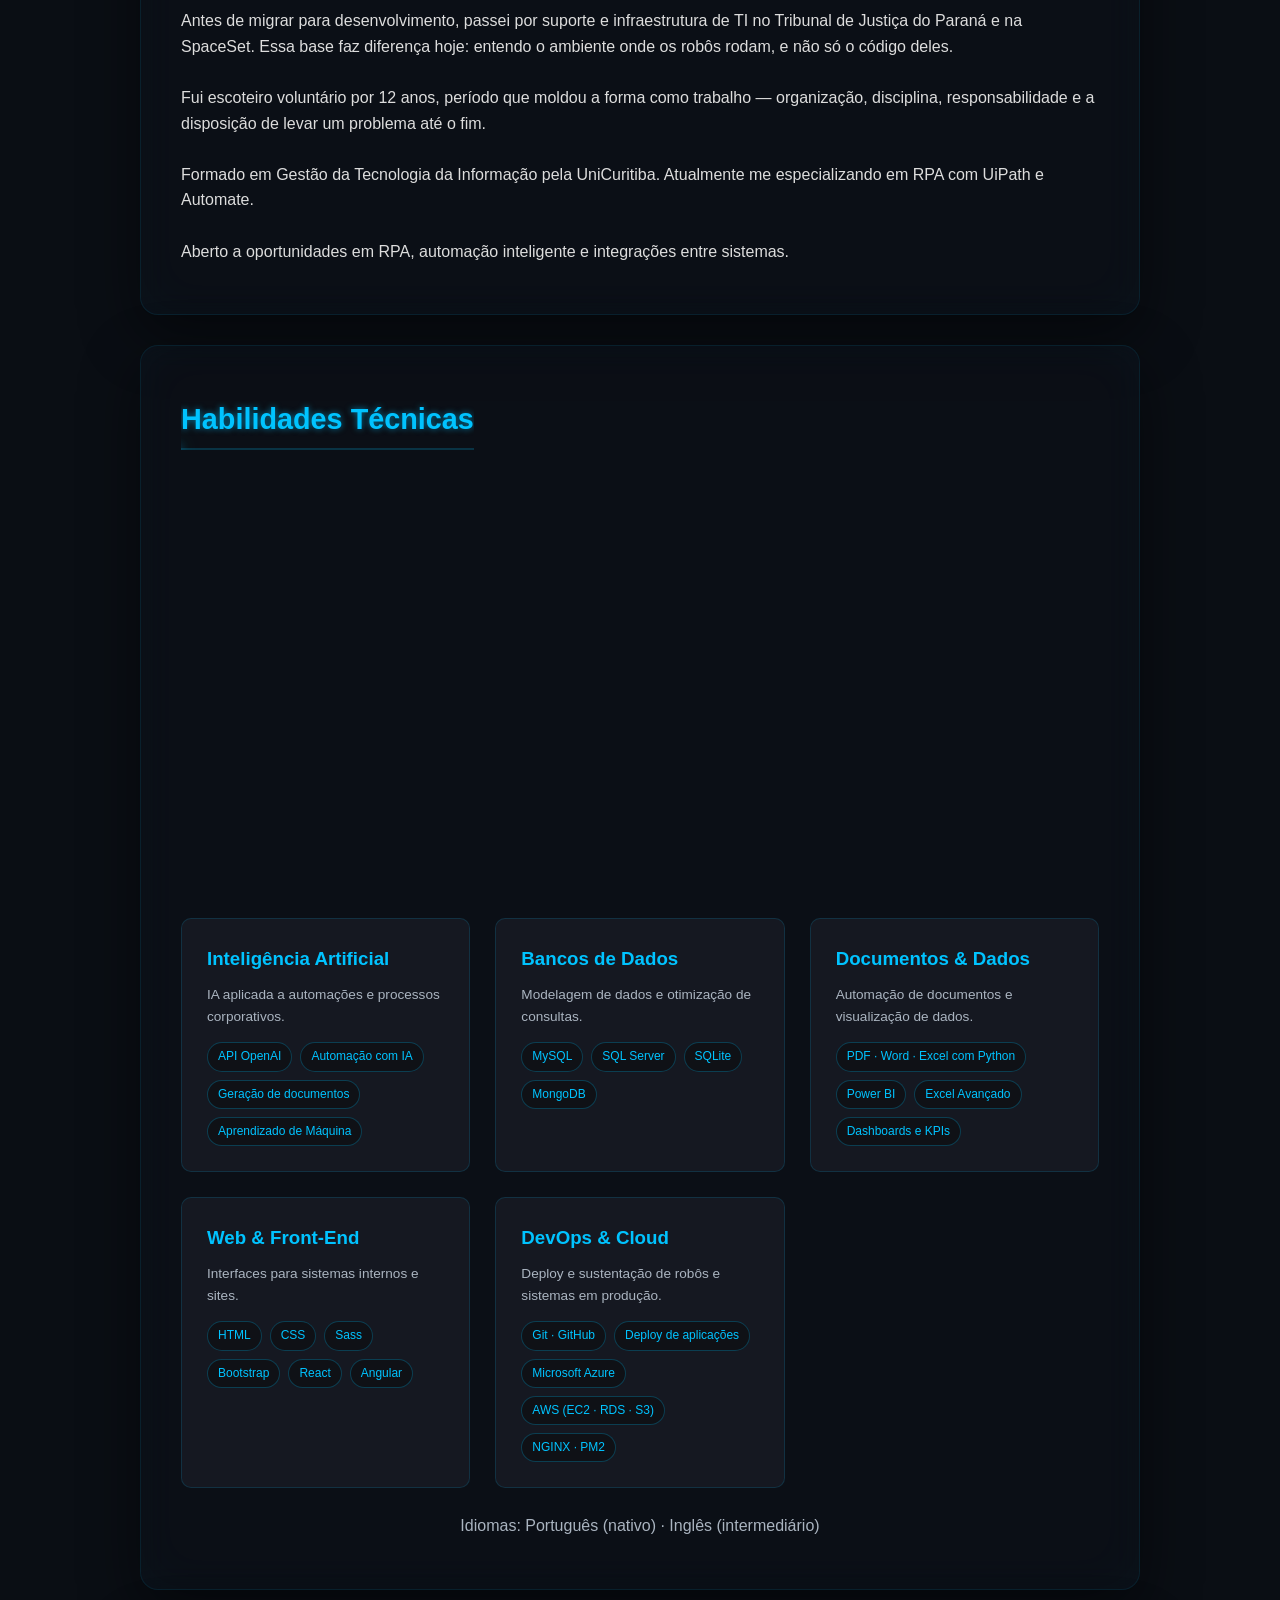
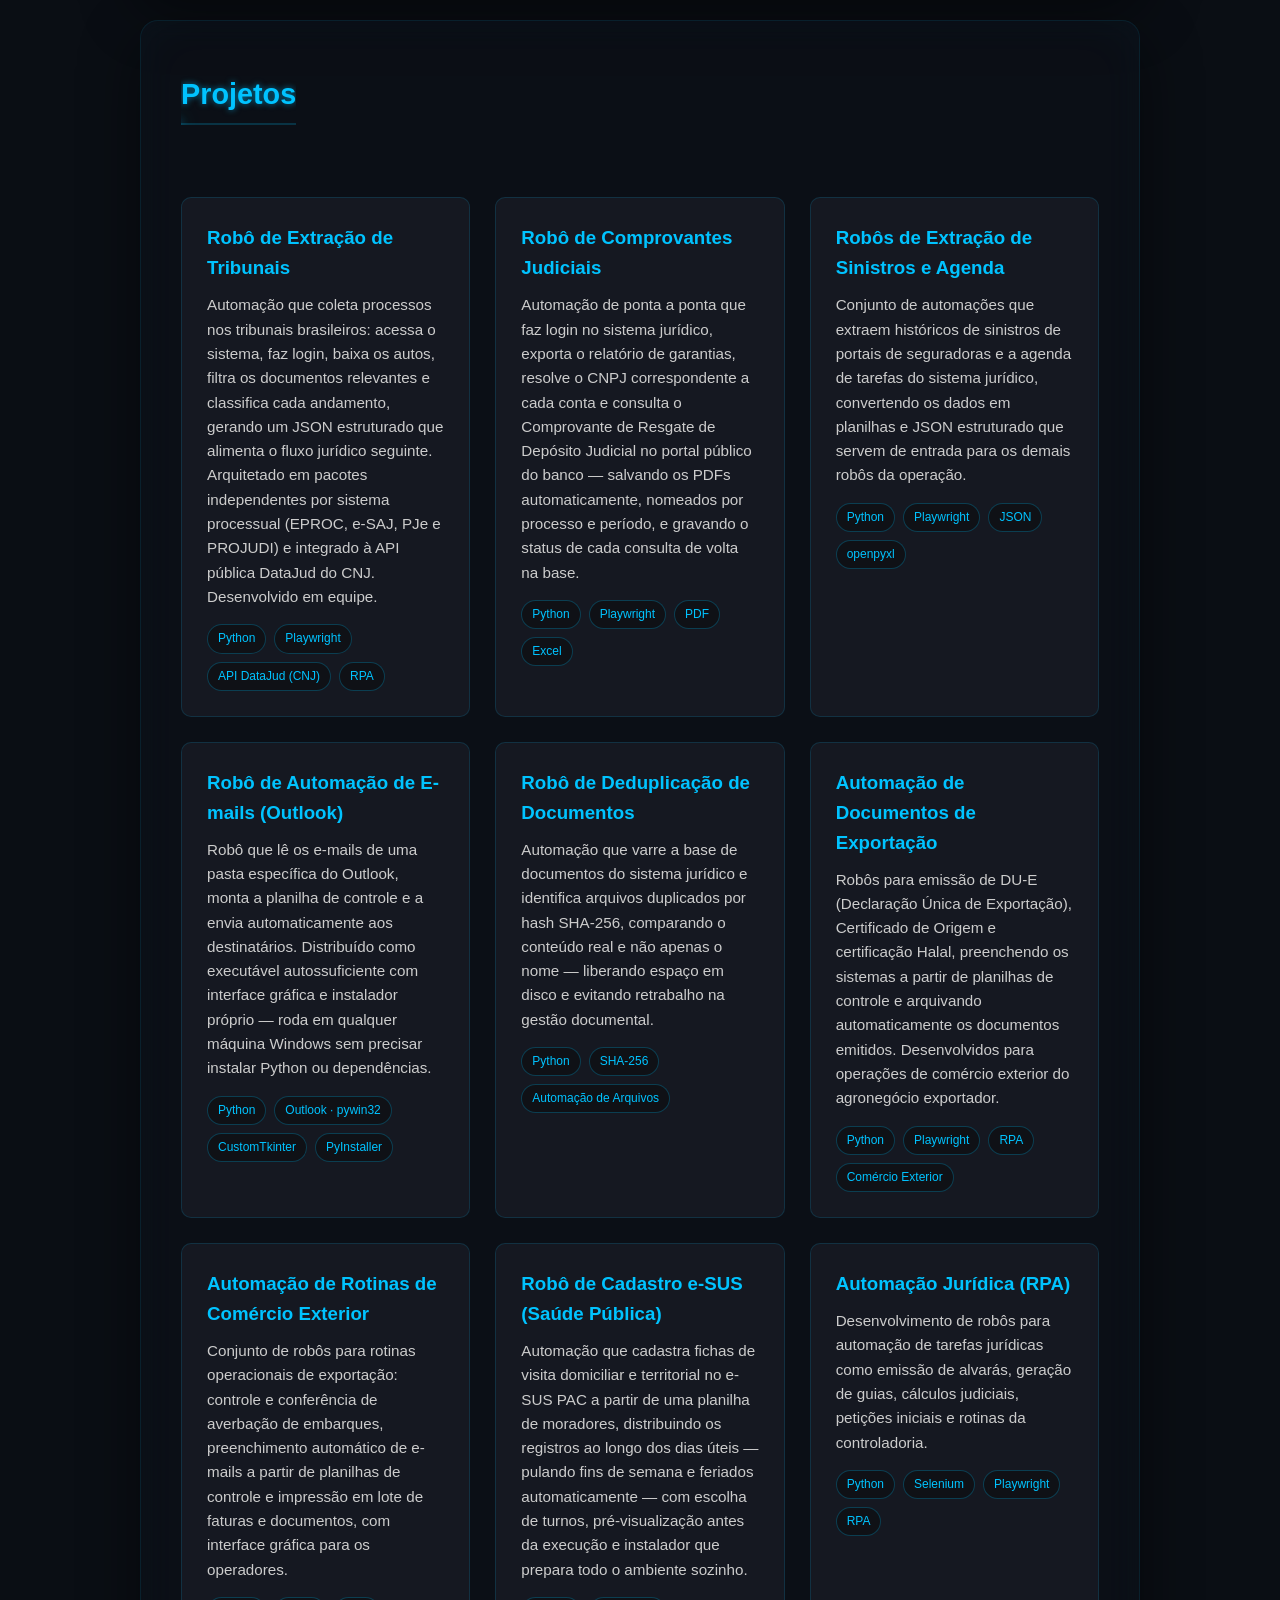
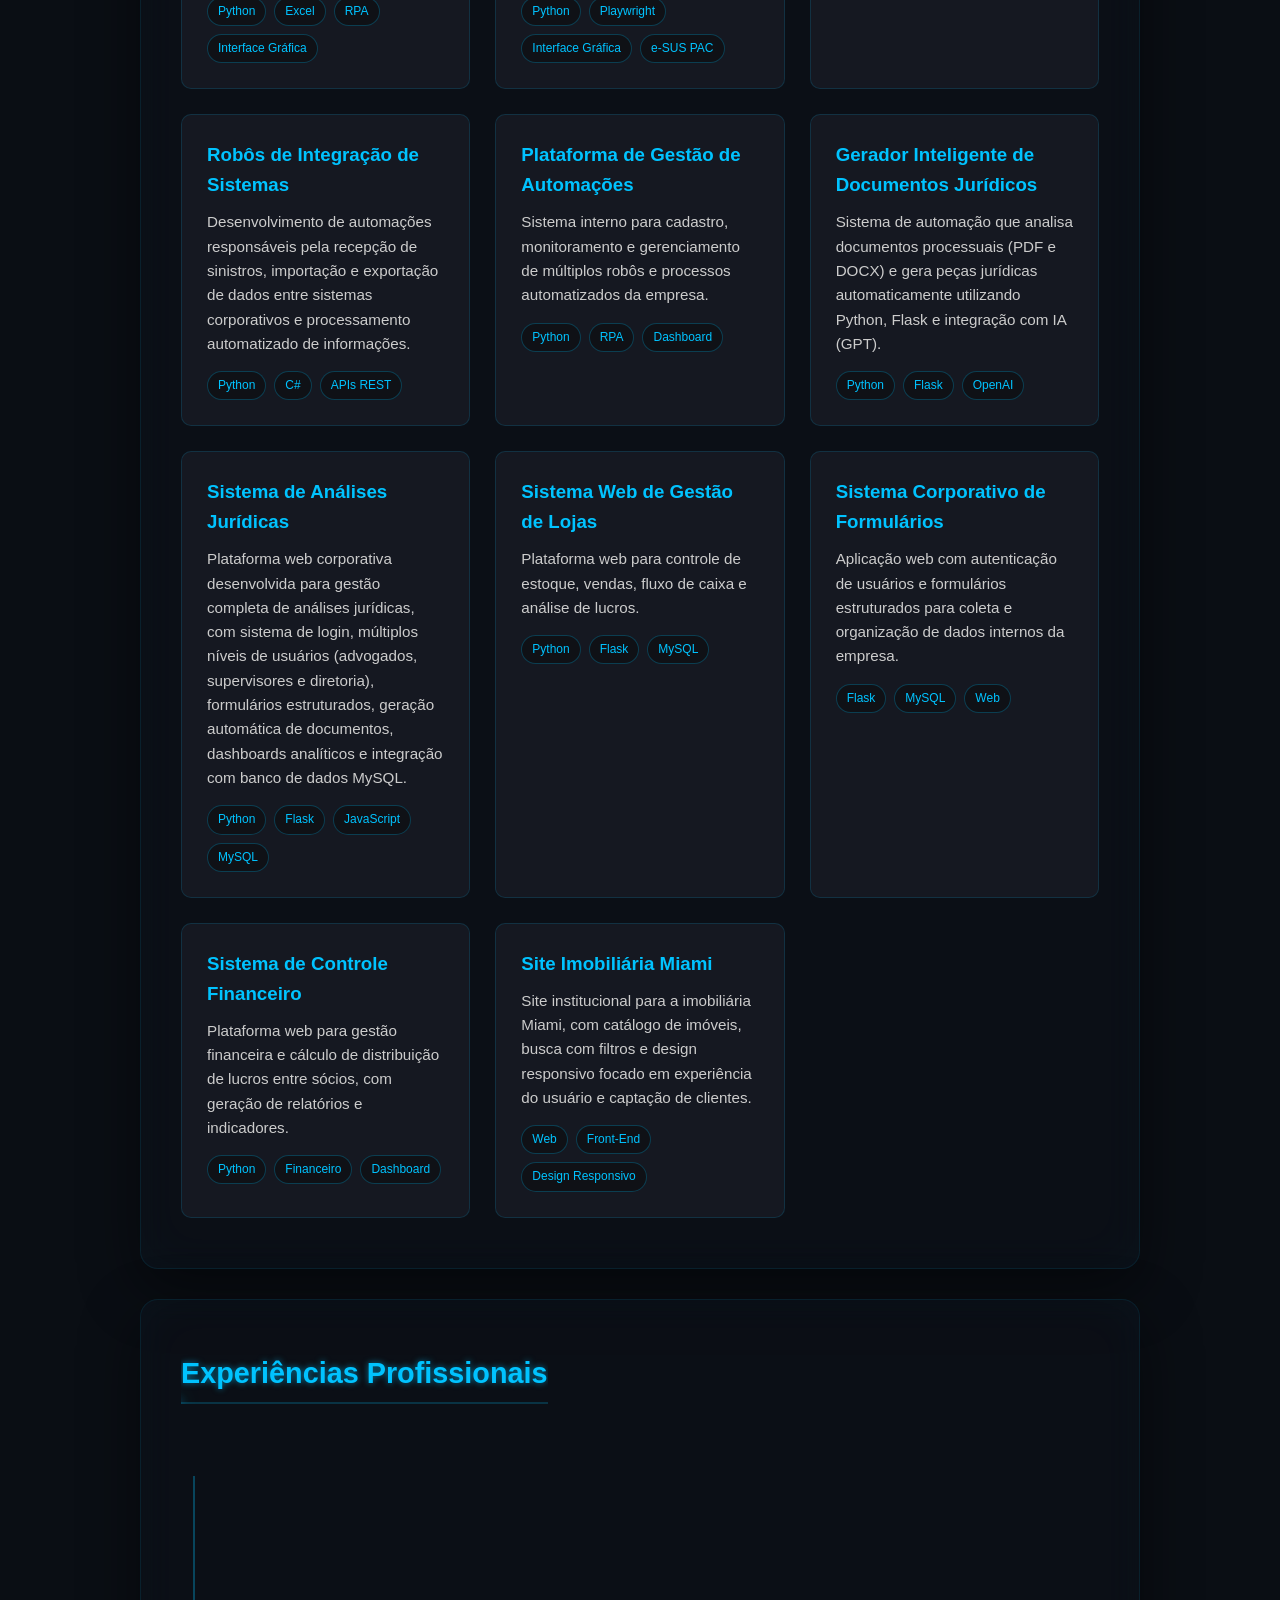
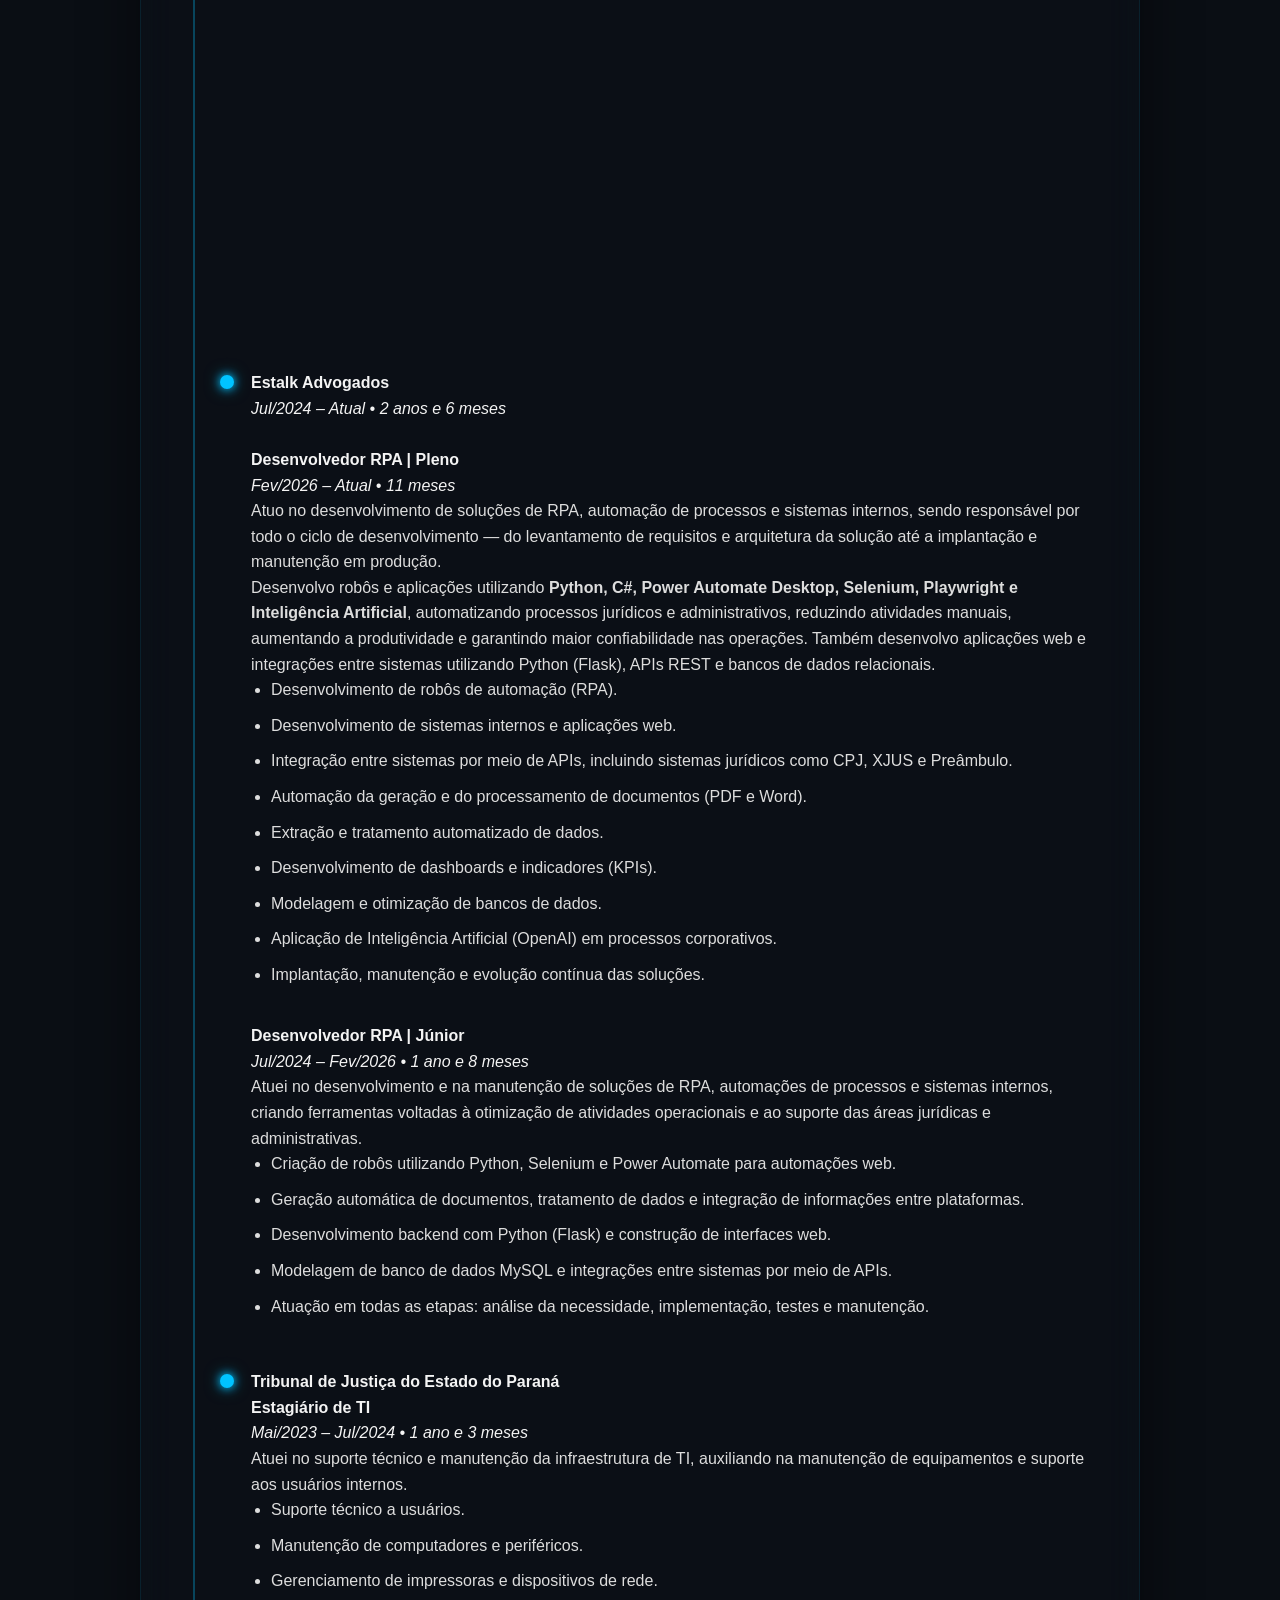
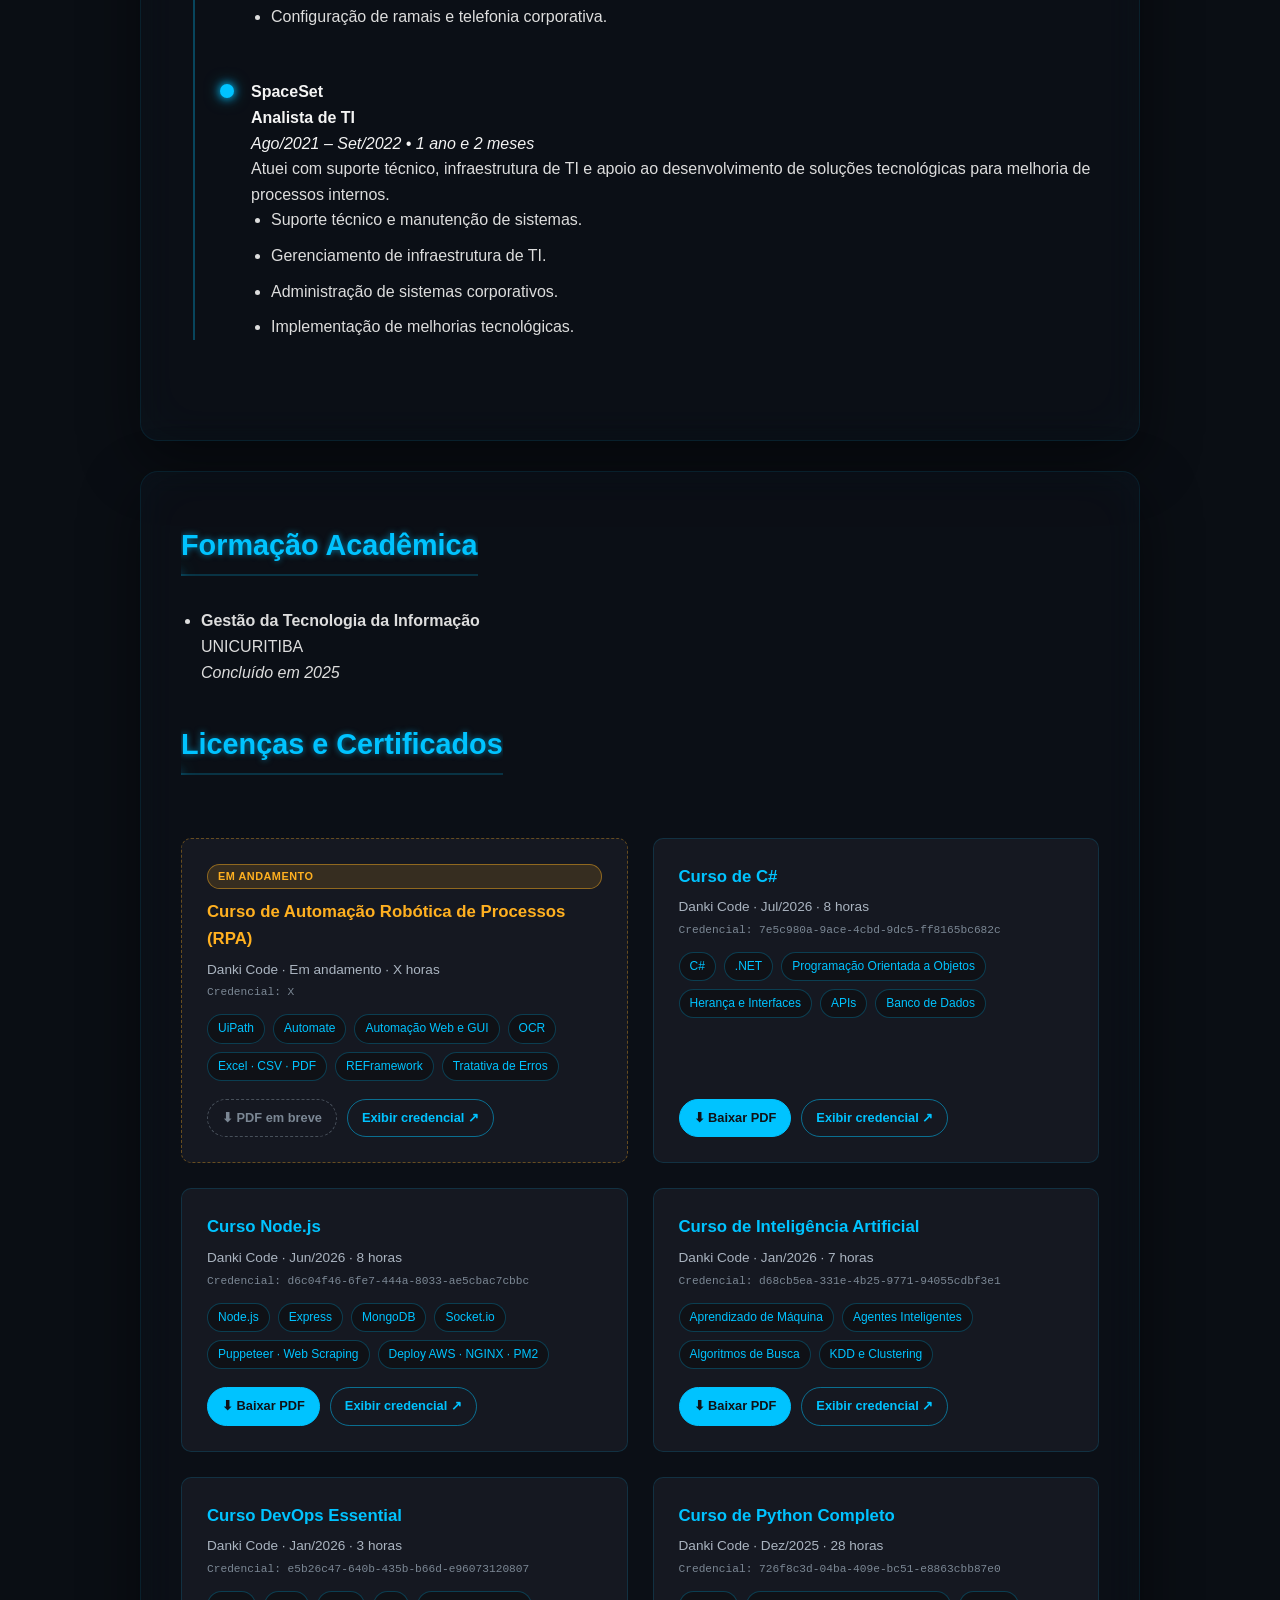
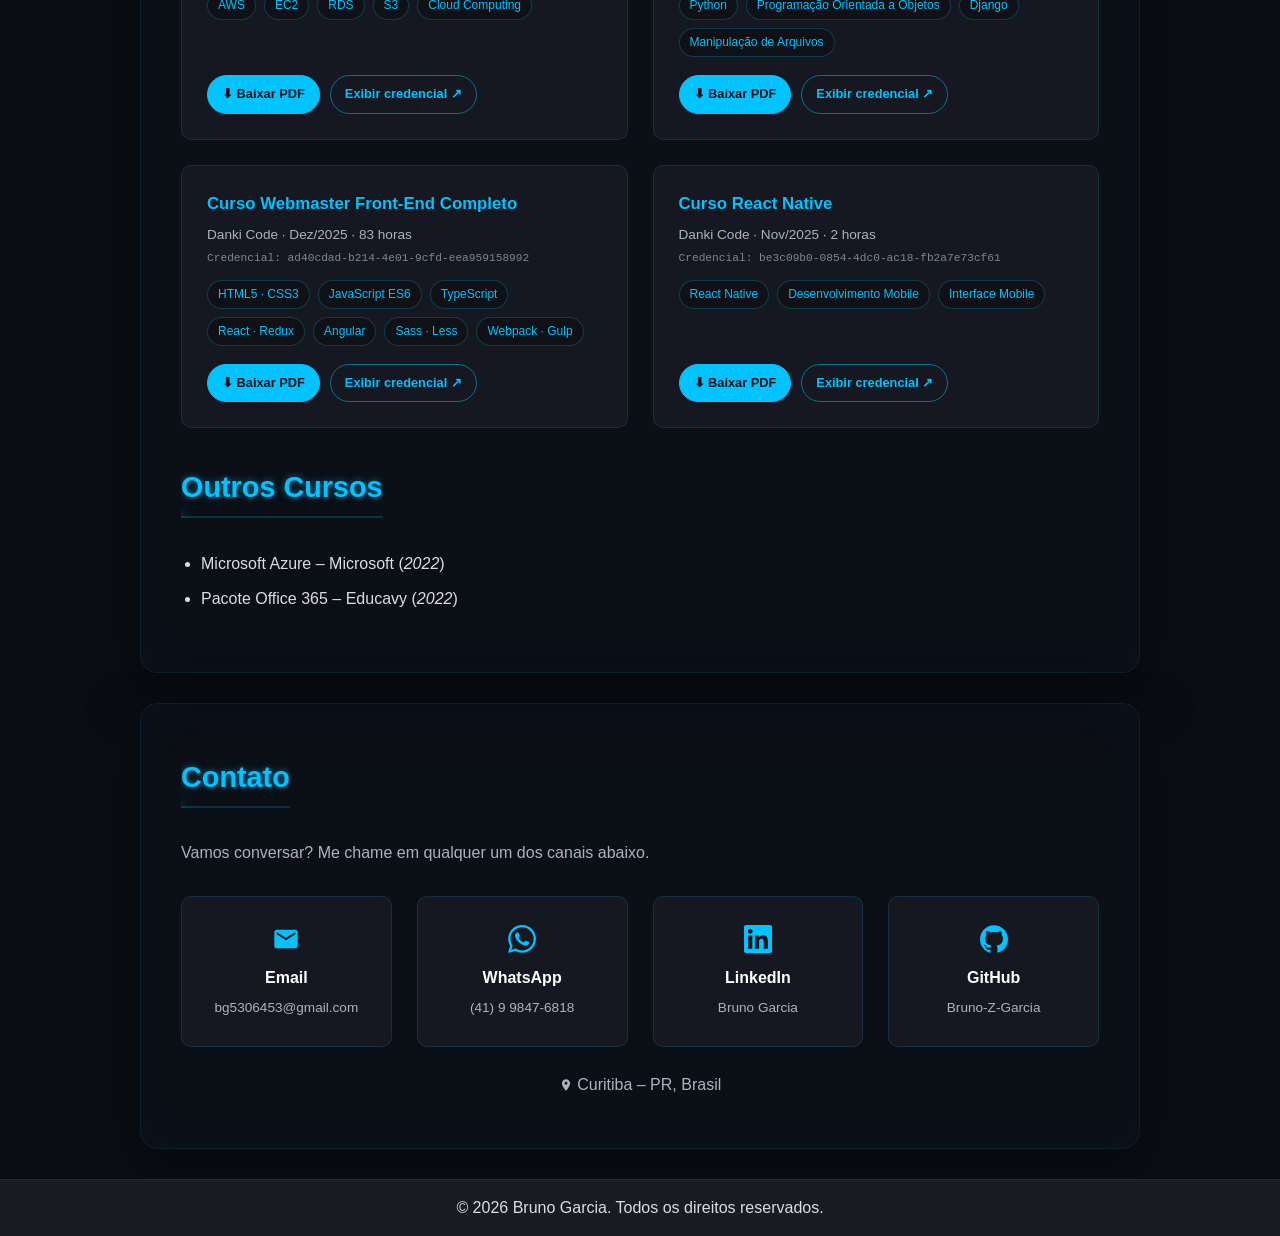
==== commit d6815fd7: "att" ====
--- a/index.html
+++ b/index.html
@@ -970,6 +970,10 @@
                 <span class="lang-bandeira" aria-hidden="true"><svg viewBox="0 0 24 24"><rect width="24" height="24" fill="#b22234"/><g fill="#ffffff"><rect y="1.85" width="24" height="1.85"/><rect y="5.54" width="24" height="1.85"/><rect y="9.23" width="24" height="1.85"/><rect y="12.92" width="24" height="1.85"/><rect y="16.62" width="24" height="1.85"/><rect y="20.31" width="24" height="1.85"/></g><rect width="11" height="11.08" fill="#3c3b6e"/><g fill="#ffffff"><circle cx="2.2" cy="2.2" r=".65"/><circle cx="5.5" cy="2.2" r=".65"/><circle cx="8.8" cy="2.2" r=".65"/><circle cx="3.85" cy="4.4" r=".65"/><circle cx="7.15" cy="4.4" r=".65"/><circle cx="2.2" cy="6.6" r=".65"/><circle cx="5.5" cy="6.6" r=".65"/><circle cx="8.8" cy="6.6" r=".65"/><circle cx="3.85" cy="8.8" r=".65"/><circle cx="7.15" cy="8.8" r=".65"/></g></svg></span>
                 <span>English (US)</span>
             </a>
+            <a href="assets/Bruno_Garcia_Curriculum_ES.pdf" download class="modal-opcao">
+                <span class="lang-bandeira" aria-hidden="true"><svg viewBox="0 0 24 24"><rect width="24" height="24" fill="#c60b1e"/><rect y="6" width="24" height="12" fill="#ffc400"/></svg></span>
+                <span>Espanhol (ES)</span>
+            </a>
         </div>
     </div>
 </div>
